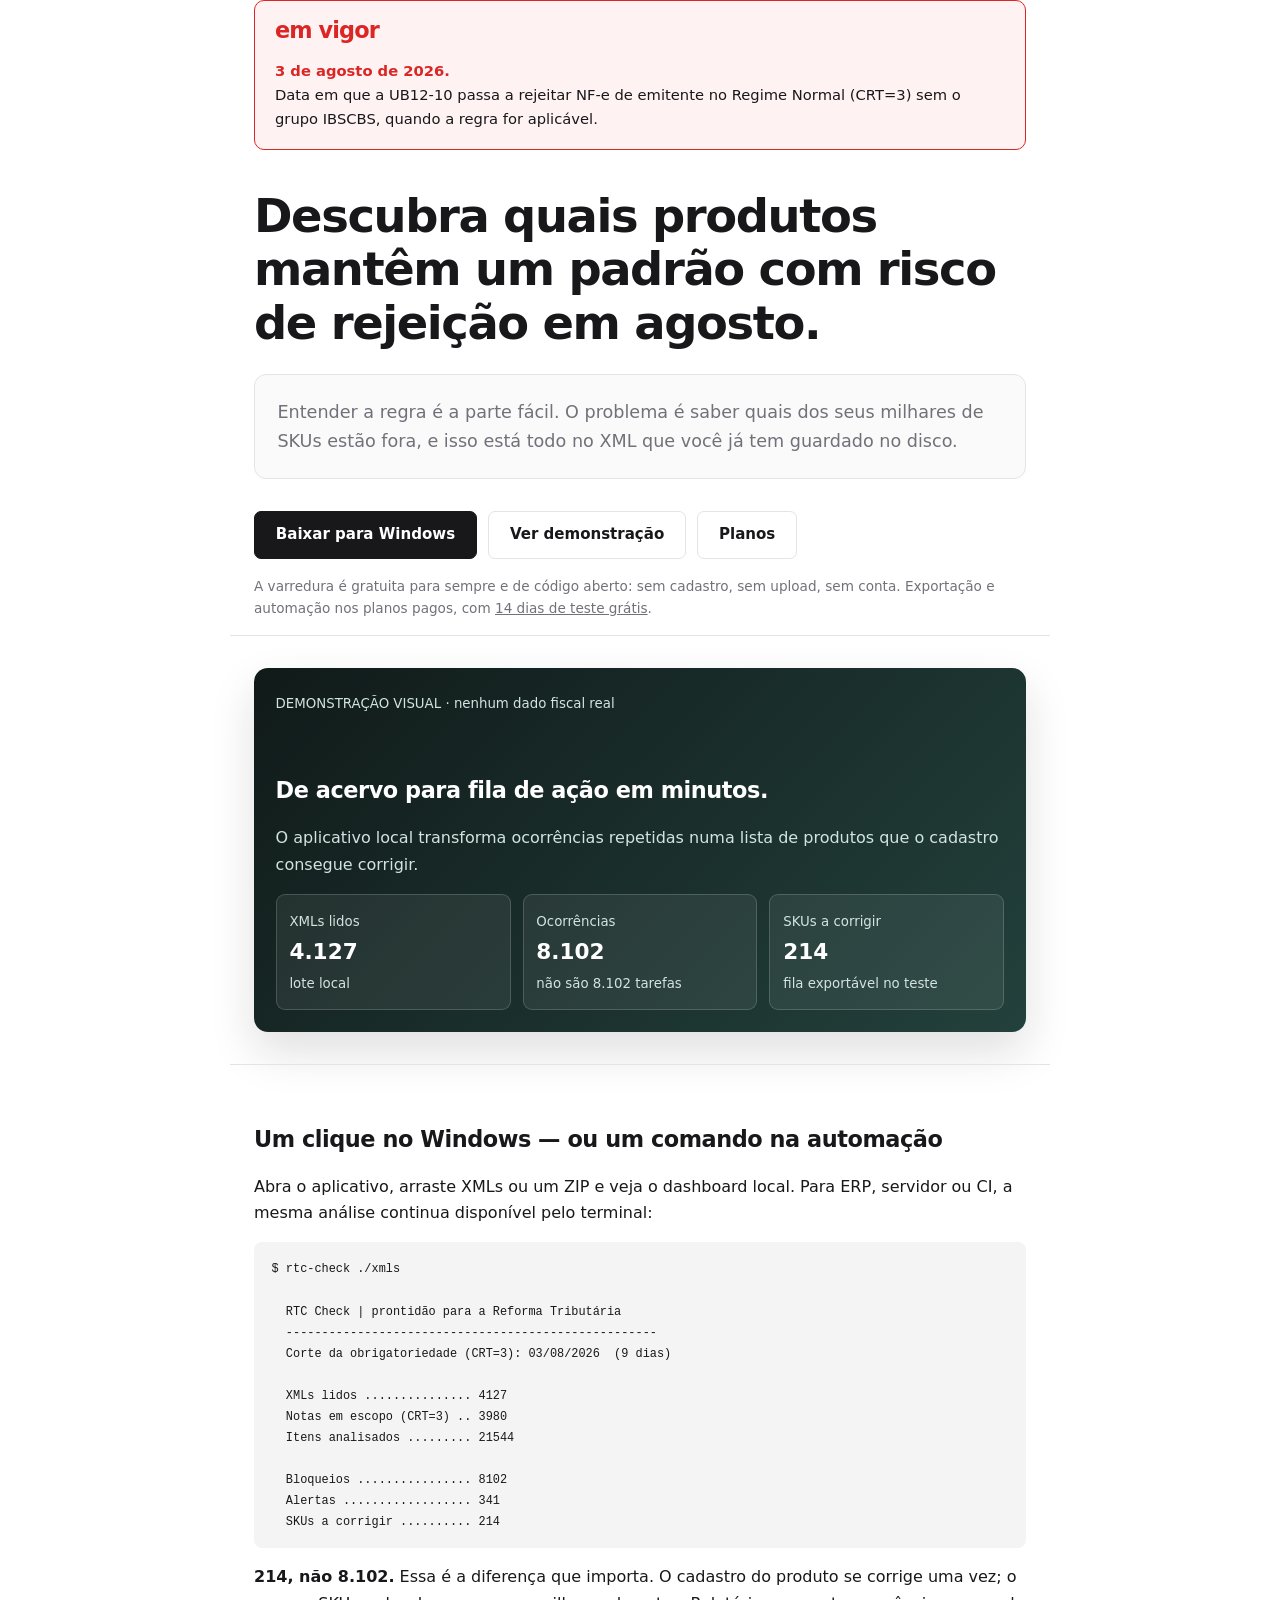
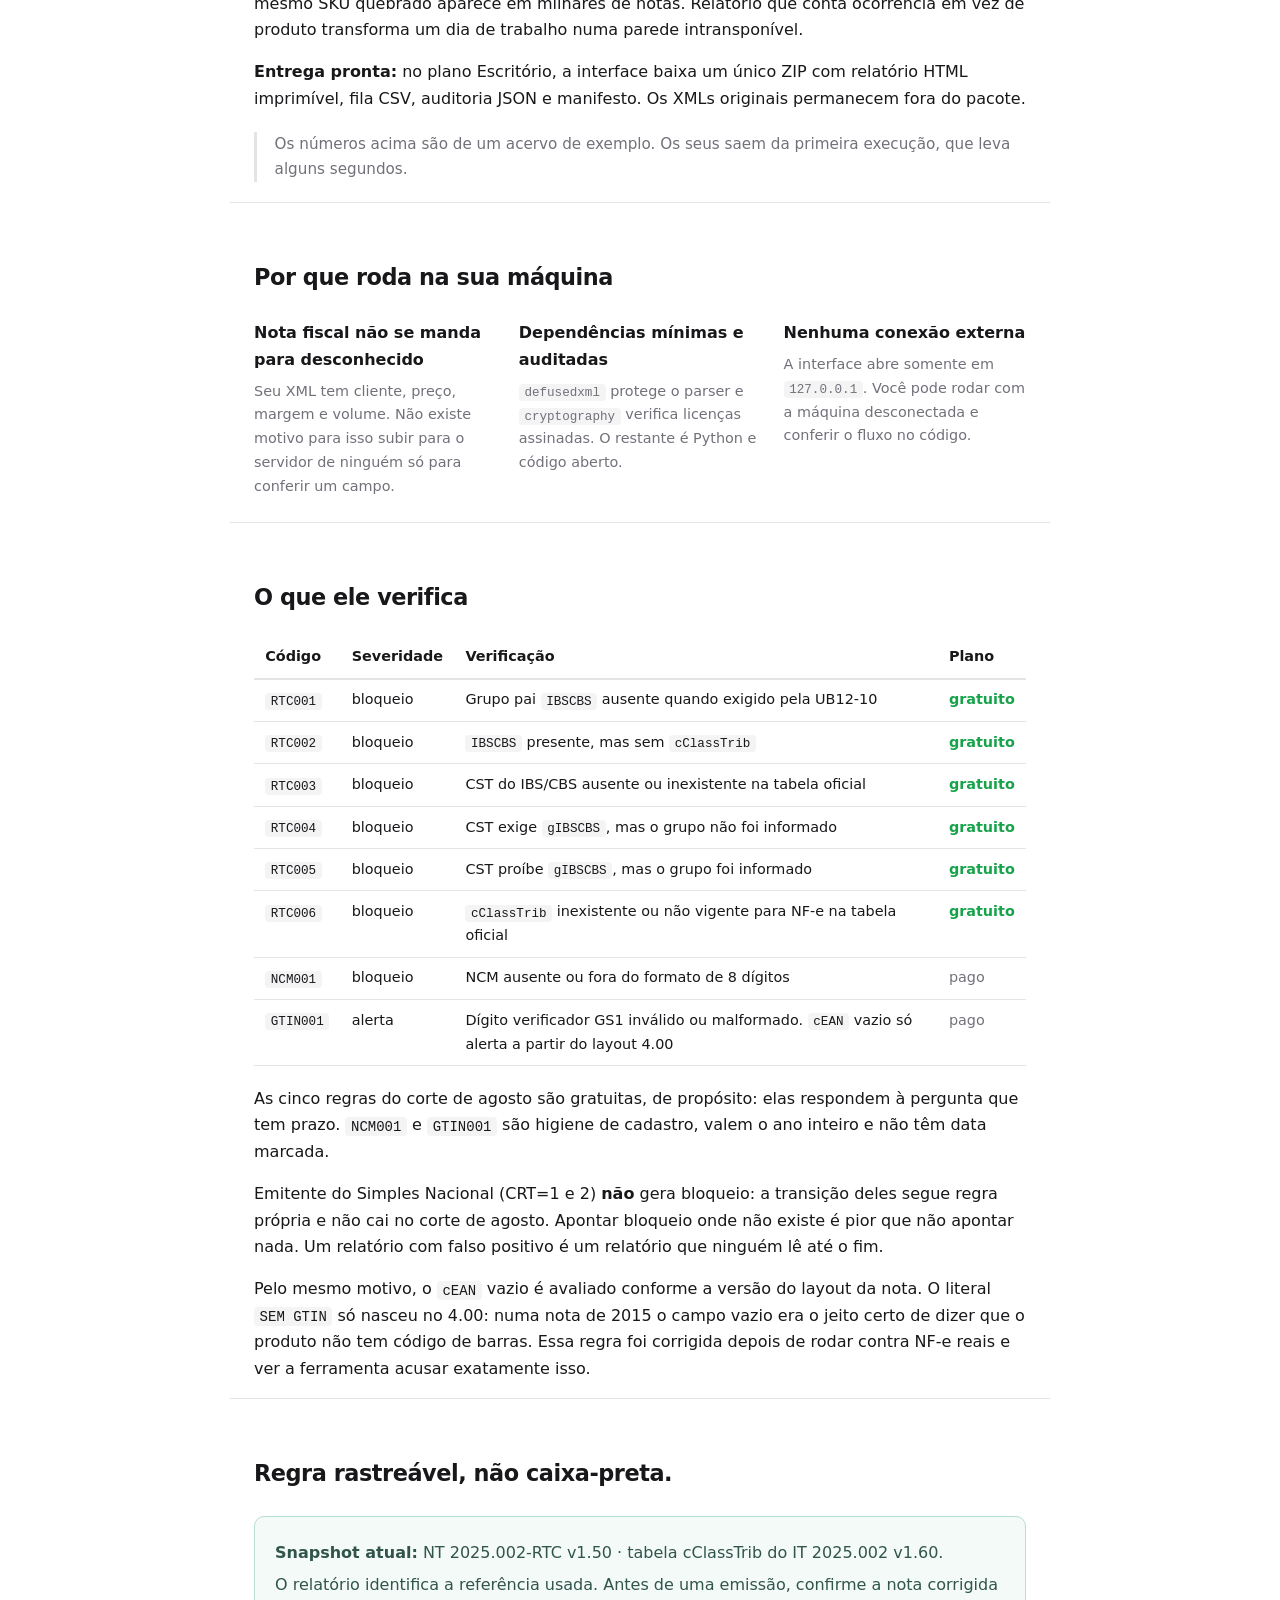
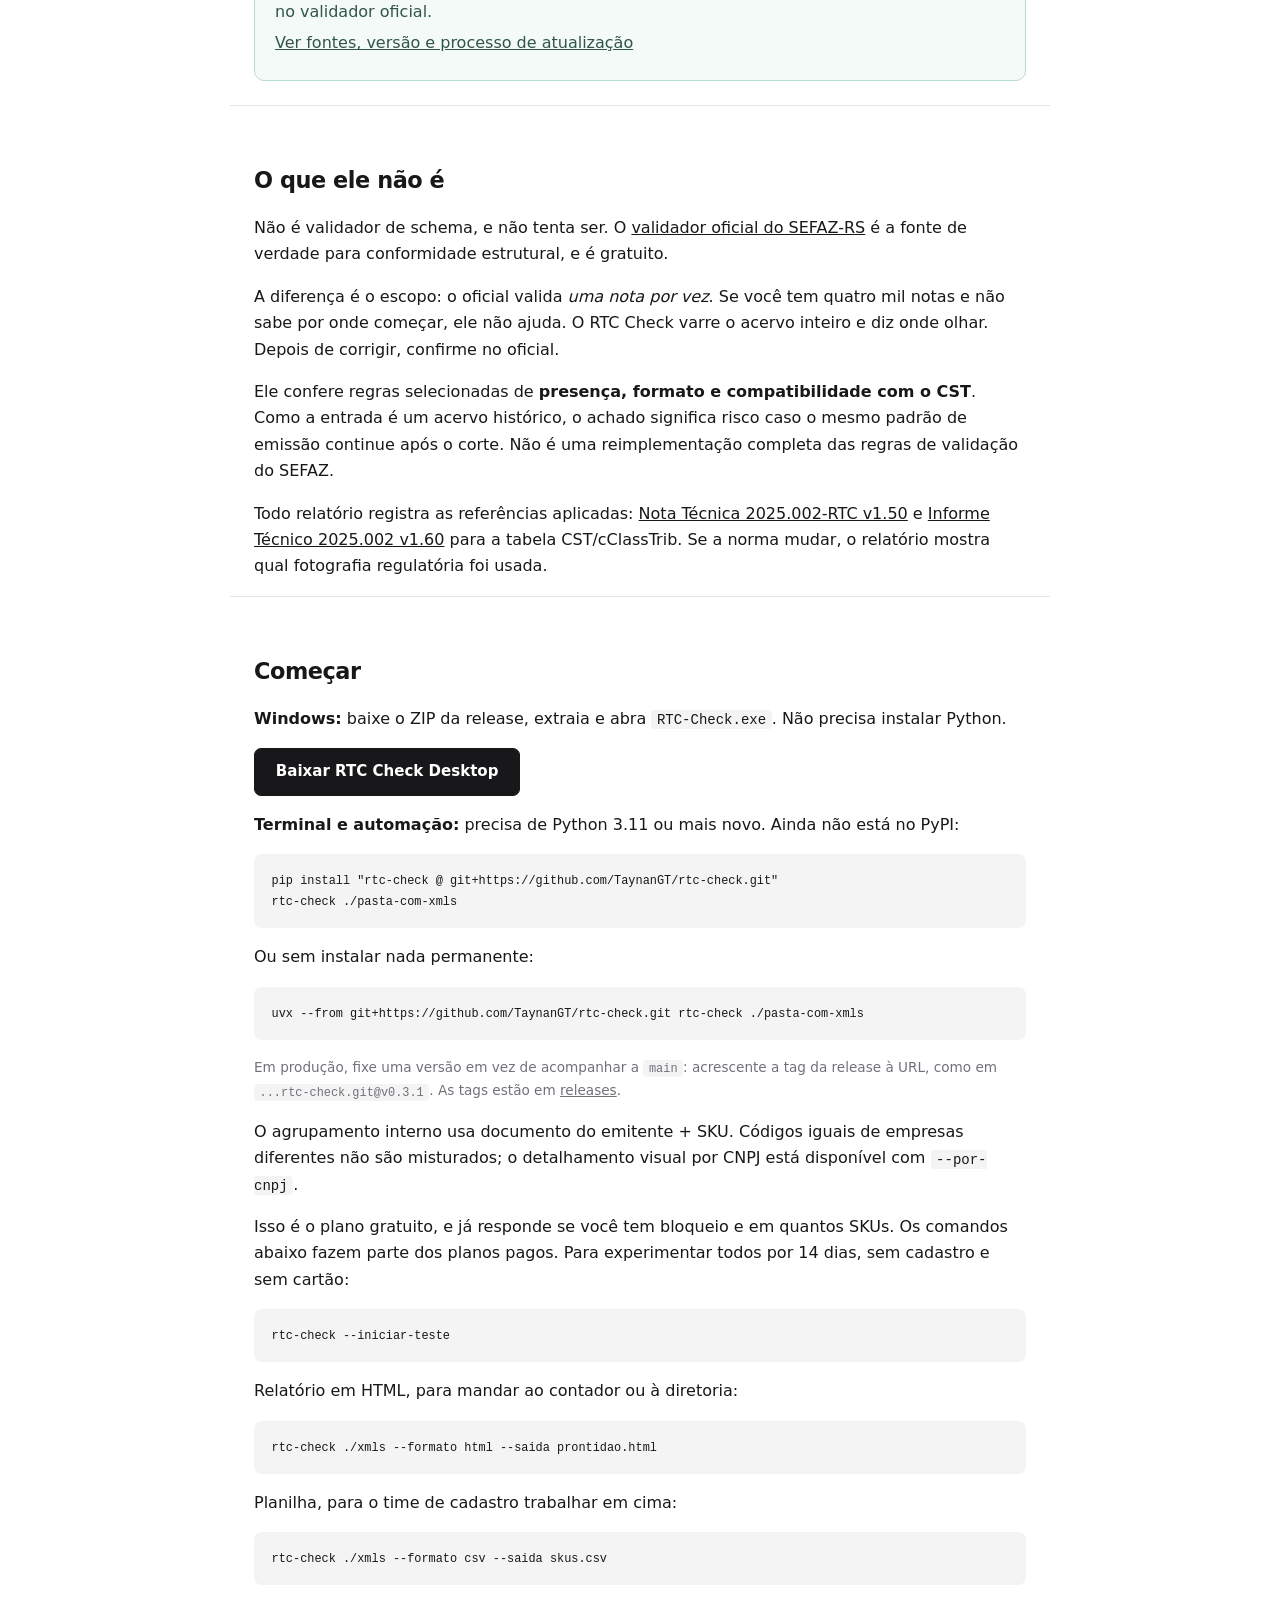
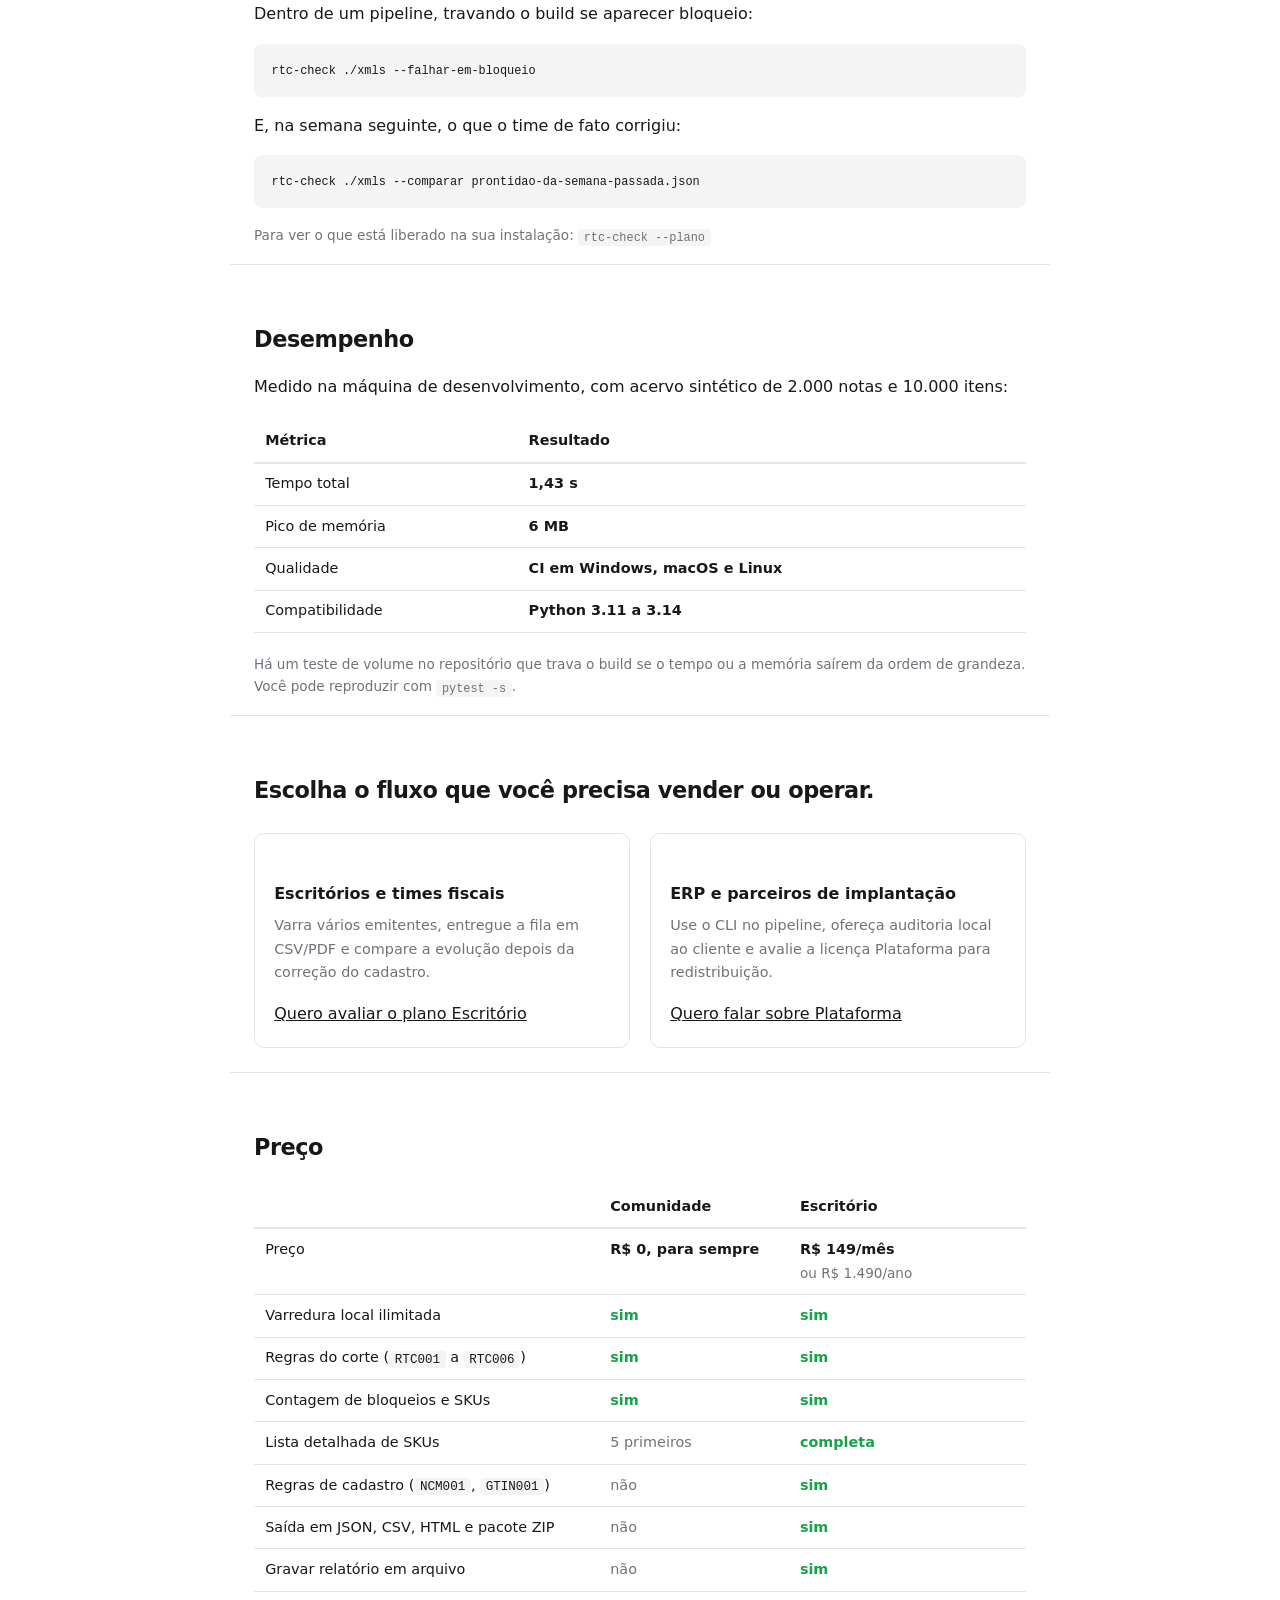
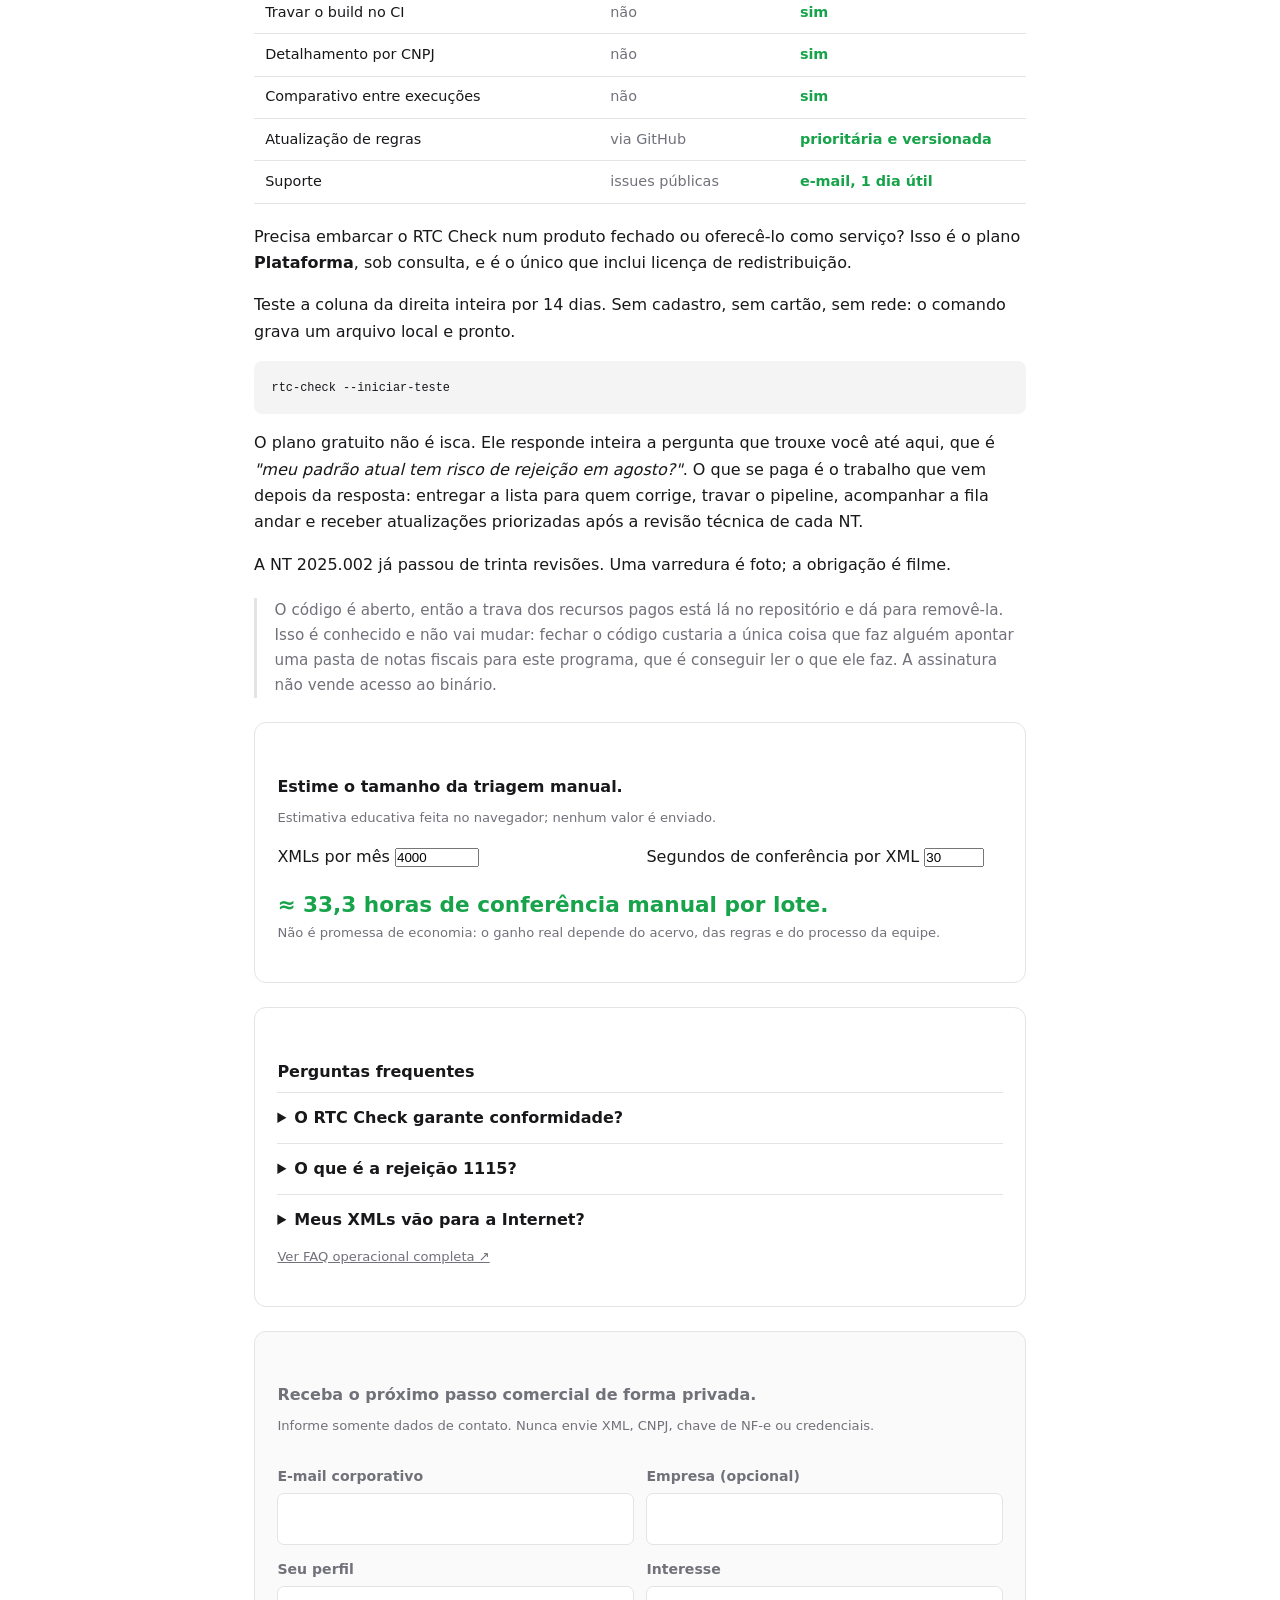
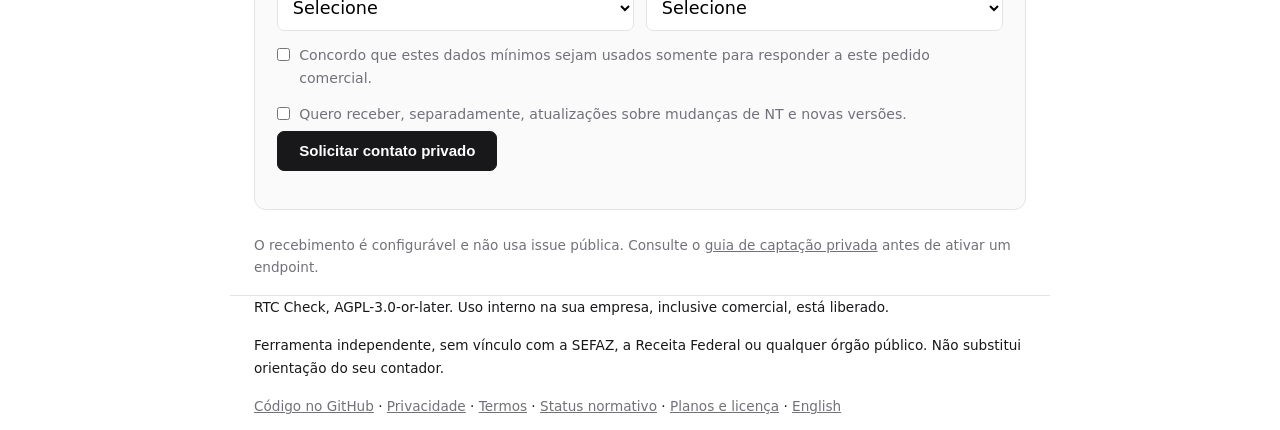
==== site/index.html @ 2a5b28f2 "docs: add FAQ to landing page" ====
<!doctype html>
<html lang="pt-BR">
<head>
<meta charset="utf-8">
<meta name="viewport" content="width=device-width,initial-scale=1">
<title>RTC Check: encontre padrões com risco de rejeição em agosto</title>
<meta name="description" content="Varre o acervo de XML de NF-e no disco e lista SKUs com risco de rejeição a partir de 03/08/2026 caso o padrão continue. Roda local.">
<link rel="canonical" href="https://taynangt.github.io/rtc-check/">
<meta name="author" content="RTC Check">
<meta name="robots" content="index,follow,max-image-preview:large">
<meta name="keywords" content="NF-e, NFC-e, SEFAZ, Reforma Tributária, IBS, CBS, gIBSCBS, cClassTrib, NCM, GTIN, rejeição de nota fiscal, CRT 3">

<meta property="og:type" content="website">
<meta property="og:site_name" content="RTC Check">
<meta property="og:locale" content="pt_BR">
<meta property="og:url" content="https://taynangt.github.io/rtc-check/">
<meta property="og:title" content="Encontre padrões de XML com risco de rejeição em agosto">
<meta property="og:description" content="O RTC Check varre localmente o acervo de NF-e e prioriza SKUs cujo padrão atual pode causar rejeição após 03/08/2026.">

<meta name="twitter:card" content="summary_large_image">
<meta name="twitter:title" content="Encontre padrões de XML com risco de rejeição em agosto">
<meta name="twitter:description" content="Varredura local do acervo de NF-e para priorizar riscos do corte de 03/08/2026. Gratuito, sem cadastro e sem upload.">

<script type="application/ld+json">
{
  "@context": "https://schema.org",
  "@type": "SoftwareApplication",
  "name": "RTC Check",
  "applicationCategory": "BusinessApplication",
  "operatingSystem": "Windows, macOS, Linux",
  "description": "Auditoria local de prontidão da NF-e para a Reforma Tributária. Varre XMLs e lista padrões com risco de rejeição após 03/08/2026.",
  "url": "https://taynangt.github.io/rtc-check/",
  "codeRepository": "https://github.com/TaynanGT/rtc-check",
  "license": "https://www.gnu.org/licenses/agpl-3.0.html",
  "inLanguage": "pt-BR",
  "softwareRequirements": "Aplicativo portátil para Windows ou Python 3.11+",
  "offers": [
    {
      "@type": "Offer",
      "name": "Comunidade",
      "price": "0",
      "priceCurrency": "BRL",
      "description": "Varredura local ilimitada e relatório de texto, para sempre, sem cadastro."
    },
    {
      "@type": "Offer",
      "name": "Escritório",
      "price": "149",
      "priceCurrency": "BRL",
      "description": "Exportação em JSON, CSV e HTML, portão de CI, quebra por CNPJ, comparativo entre execuções e atualizações normativas priorizadas. 14 dias de teste grátis."
    }
  ]
}
</script>
<style>
*{box-sizing:border-box;margin:0;padding:0}
:root{--bg:#fff;--fg:#18181b;--dim:#71717a;--line:#e4e4e7;--soft:#fafafa;
--red:#dc2626;--redbg:#fef2f2;--green:#16a34a;--code:#f4f4f5}
@media(prefers-color-scheme:dark){:root{--bg:#0a0a0b;--fg:#fafafa;--dim:#a1a1aa;
--line:#27272a;--soft:#131316;--redbg:#2a1213;--code:#18181b}}
html{scroll-behavior:smooth}
body{background:var(--bg);color:var(--fg);font:16px/1.65 -apple-system,"Segoe UI",
system-ui,sans-serif;-webkit-font-smoothing:antialiased}
.w{max-width:820px;margin:0 auto;padding:0 1.5rem}
h1{font-size:clamp(1.9rem,5vw,2.9rem);line-height:1.15;letter-spacing:-.03em;
font-weight:680;margin-bottom:1rem}
h2{font-size:1.4rem;letter-spacing:-.02em;margin:3.5rem 0 1rem;font-weight:640}
h3{font-size:1rem;margin:1.75rem 0 .4rem;font-weight:640}
p{margin-bottom:1rem;color:var(--fg)}
.lead{font-size:1.1rem;color:var(--dim);margin-bottom:2rem}
a{color:inherit}
code,pre{font-family:ui-monospace,"Cascadia Code",Consolas,monospace}
code{background:var(--code);padding:.1rem .35rem;border-radius:4px;font-size:.875em}
pre{background:var(--code);padding:1rem 1.1rem;border-radius:8px;overflow-x:auto;
font-size:.85rem;line-height:1.55;margin-bottom:1rem}
pre code{background:none;padding:0}
header{padding:4rem 0 1rem}
.alerta{background:var(--redbg);border:1px solid var(--red);border-radius:10px;
padding:1.1rem 1.25rem;margin-bottom:2.5rem;display:flex;gap:1.1rem;align-items:center;
flex-wrap:wrap}
.dias{font-size:2.6rem;font-weight:700;color:var(--red);line-height:1;
letter-spacing:-.04em;font-variant-numeric:tabular-nums}
.alerta div p{margin:0;font-size:.92rem}
.alerta strong{color:var(--red)}
.btns{display:flex;gap:.7rem;flex-wrap:wrap;margin:2rem 0 1rem}
.btn{display:inline-block;padding:.65rem 1.3rem;border-radius:7px;text-decoration:none;
font-weight:560;font-size:.94rem;border:1px solid var(--fg);background:var(--fg);
color:var(--bg);transition:opacity .15s}
.btn:hover{opacity:.85}
.btn.sec{background:none;color:var(--fg);border-color:var(--line)}
.nota{font-size:.85rem;color:var(--dim)}
section{border-top:1px solid var(--line);padding-top:.5rem}
.grid{display:grid;grid-template-columns:repeat(auto-fit,minmax(215px,1fr));
gap:1.4rem;margin:1.5rem 0}
.grid h3{margin-top:0}
.grid p{font-size:.9rem;color:var(--dim);margin:0}
table{width:100%;border-collapse:collapse;font-size:.9rem;margin:1.25rem 0}
th{text-align:left;padding:.55rem .7rem;border-bottom:2px solid var(--line);font-weight:620}
td{padding:.55rem .7rem;border-bottom:1px solid var(--line);vertical-align:top}
td:first-child{white-space:nowrap}
.ok{color:var(--green);font-weight:600}
.no{color:var(--dim)}
blockquote{border-left:3px solid var(--line);padding-left:1.1rem;color:var(--dim);
margin:1.25rem 0;font-size:.95rem}
footer{border-top:1px solid var(--line);margin-top:4rem;padding:2rem 0 3rem;
font-size:.85rem;color:var(--dim)}
footer a{color:var(--dim)}
ul{margin:0 0 1rem 1.15rem}li{margin-bottom:.4rem}
.destaque{font-variant-numeric:tabular-nums;font-weight:640}
.demo{margin:2rem 0;background:linear-gradient(135deg,#101a19,#23413c);color:#fff;border-radius:14px;padding:1.35rem;box-shadow:0 20px 45px #18181b22}.demo small,.demo p{color:#d2e4df}.demo-grid{display:grid;grid-template-columns:repeat(3,1fr);gap:.75rem;margin-top:1rem}.demo-card{background:#ffffff12;border:1px solid #ffffff2b;border-radius:9px;padding:.8rem}.demo-card strong{display:block;font-size:1.35rem}.regra{background:#f3faf8;border:1px solid #b7ded3;border-radius:10px;padding:1.1rem 1.25rem;margin:1.5rem 0}.regra p{margin:.35rem 0;color:#31544b}.segmentos{display:grid;grid-template-columns:repeat(2,minmax(0,1fr));gap:1.25rem;margin:1.5rem 0}.segmento{border:1px solid var(--line);border-radius:10px;padding:1.2rem}.segmento p{font-size:.9rem;color:var(--dim)}.lead{border:1px solid var(--line);border-radius:12px;padding:1.4rem;margin:1.5rem 0;background:var(--soft)}.lead label{display:block;font-size:.88rem;font-weight:620;margin:.8rem 0 .3rem}.lead input,.lead select{width:100%;border:1px solid var(--line);border-radius:7px;padding:.65rem;background:var(--bg);font:inherit}.lead-grid{display:grid;grid-template-columns:1fr 1fr;gap:.8rem}.consent{display:flex!important;gap:.55rem;align-items:flex-start;font-weight:400!important}.consent input{width:auto!important;margin-top:.25rem}.lead-status{font-size:.86rem;color:var(--dim);margin-top:.8rem}.privacy-note{font-size:.82rem;color:var(--dim)}.honeypot{position:absolute!important;left:-9999px!important;width:1px!important;height:1px!important}.calculator{border:1px solid var(--line);border-radius:12px;padding:1.4rem;margin:1.5rem 0}.calculator output{display:block;font-size:1.35rem;font-weight:700;color:var(--green);margin-top:1rem}
 .faq{border:1px solid var(--line);border-radius:12px;padding:1.4rem;margin:1.5rem 0}.faq details{border-top:1px solid var(--line);padding:.75rem 0}.faq summary{cursor:pointer;font-weight:620}.faq details p{font-size:.9rem;color:var(--dim);margin:.5rem 0 0}
@media(max-width:560px){.demo-grid,.segmentos,.lead-grid{grid-template-columns:1fr}}
</style>
</head>
<body>

<header class="w">
  <div class="alerta">
    <div class="dias" id="dias">··</div>
    <div>
      <p><strong>3 de agosto de 2026.</strong></p>
      <p>Data em que a UB12-10 passa a rejeitar NF-e de emitente no Regime Normal
      (CRT=3) sem o grupo IBSCBS, quando a regra for aplicável.</p>
    </div>
  </div>

  <h1>Descubra quais produtos mantêm um padrão com risco de rejeição em agosto.</h1>

  <p class="lead">Entender a regra é a parte fácil. O problema é saber quais dos
  seus milhares de SKUs estão fora, e isso está todo no XML que você já tem
  guardado no disco.</p>

  <div class="btns">
    <a class="btn" href="https://github.com/TaynanGT/rtc-check/releases/latest">Baixar para Windows</a>
    <a class="btn sec" href="#demo">Ver demonstração</a>
    <a class="btn sec" href="#precos">Planos</a>
  </div>
  <p class="nota">A varredura é gratuita para sempre e de código aberto: sem cadastro,
  sem upload, sem conta. Exportação e automação nos planos pagos, com
  <a href="#precos">14 dias de teste grátis</a>.</p>
</header>

<section class="w" id="demo" aria-labelledby="demo-title">
  <div class="demo">
    <small>DEMONSTRAÇÃO VISUAL · nenhum dado fiscal real</small>
    <h2 id="demo-title">De acervo para fila de ação em minutos.</h2>
    <p>O aplicativo local transforma ocorrências repetidas numa lista de produtos que o cadastro consegue corrigir.</p>
    <div class="demo-grid" aria-label="Exemplo de resultado do RTC Check">
      <div class="demo-card"><small>XMLs lidos</small><strong>4.127</strong><small>lote local</small></div>
      <div class="demo-card"><small>Ocorrências</small><strong>8.102</strong><small>não são 8.102 tarefas</small></div>
      <div class="demo-card"><small>SKUs a corrigir</small><strong>214</strong><small>fila exportável no teste</small></div>
    </div>
  </div>
</section>

<section class="w">
<h2>Um clique no Windows — ou um comando na automação</h2>

<p>Abra o aplicativo, arraste XMLs ou um ZIP e veja o dashboard local. Para ERP,
servidor ou CI, a mesma análise continua disponível pelo terminal:</p>

<pre><code>$ rtc-check ./xmls

  RTC Check | prontidão para a Reforma Tributária
  ----------------------------------------------------
  Corte da obrigatoriedade (CRT=3): 03/08/2026  (9 dias)

  XMLs lidos ............... 4127
  Notas em escopo (CRT=3) .. 3980
  Itens analisados ......... 21544

  Bloqueios ................ 8102
  Alertas .................. 341
  SKUs a corrigir .......... 214</code></pre>

<p><strong>214, não 8.102.</strong> Essa é a diferença que importa. O cadastro do
produto se corrige uma vez; o mesmo SKU quebrado aparece em milhares de notas.
Relatório que conta ocorrência em vez de produto transforma um dia de trabalho
numa parede intransponível.</p>

<p><strong>Entrega pronta:</strong> no plano Escritório, a interface baixa um único
ZIP com relatório HTML imprimível, fila CSV, auditoria JSON e manifesto. Os XMLs
originais permanecem fora do pacote.</p>

<blockquote>Os números acima são de um acervo de exemplo. Os seus saem da
primeira execução, que leva alguns segundos.</blockquote>
</section>

<section class="w">
<h2>Por que roda na sua máquina</h2>

<div class="grid">
  <div>
    <h3>Nota fiscal não se manda para desconhecido</h3>
    <p>Seu XML tem cliente, preço, margem e volume. Não existe motivo para isso
    subir para o servidor de ninguém só para conferir um campo.</p>
  </div>
  <div>
    <h3>Dependências mínimas e auditadas</h3>
    <p><code>defusedxml</code> protege o parser e <code>cryptography</code>
    verifica licenças assinadas. O restante é Python e código aberto.</p>
  </div>
  <div>
    <h3>Nenhuma conexão externa</h3>
    <p>A interface abre somente em <code>127.0.0.1</code>. Você pode rodar com a
    máquina desconectada e conferir o fluxo no código.</p>
  </div>
</div>
</section>

<section class="w">
<h2>O que ele verifica</h2>

<table>
<thead><tr><th>Código</th><th>Severidade</th><th>Verificação</th><th>Plano</th></tr></thead>
<tbody>
<tr><td><code>RTC001</code></td><td>bloqueio</td>
  <td>Grupo pai <code>IBSCBS</code> ausente quando exigido pela UB12-10</td>
  <td class="ok">gratuito</td></tr>
<tr><td><code>RTC002</code></td><td>bloqueio</td>
  <td><code>IBSCBS</code> presente, mas sem <code>cClassTrib</code></td>
  <td class="ok">gratuito</td></tr>
<tr><td><code>RTC003</code></td><td>bloqueio</td>
  <td>CST do IBS/CBS ausente ou inexistente na tabela oficial</td>
  <td class="ok">gratuito</td></tr>
<tr><td><code>RTC004</code></td><td>bloqueio</td>
  <td>CST exige <code>gIBSCBS</code>, mas o grupo não foi informado</td>
  <td class="ok">gratuito</td></tr>
<tr><td><code>RTC005</code></td><td>bloqueio</td>
  <td>CST proíbe <code>gIBSCBS</code>, mas o grupo foi informado</td>
  <td class="ok">gratuito</td></tr>
<tr><td><code>RTC006</code></td><td>bloqueio</td>
  <td><code>cClassTrib</code> inexistente ou não vigente para NF-e na tabela oficial</td>
  <td class="ok">gratuito</td></tr>
<tr><td><code>NCM001</code></td><td>bloqueio</td>
  <td>NCM ausente ou fora do formato de 8 dígitos</td>
  <td class="no">pago</td></tr>
<tr><td><code>GTIN001</code></td><td>alerta</td>
  <td>Dígito verificador GS1 inválido ou malformado. <code>cEAN</code> vazio
  só alerta a partir do layout 4.00</td>
  <td class="no">pago</td></tr>
</tbody>
</table>

<p>As cinco regras do corte de agosto são gratuitas, de propósito: elas respondem
à pergunta que tem prazo. <code>NCM001</code> e <code>GTIN001</code> são higiene de
cadastro, valem o ano inteiro e não têm data marcada.</p>

<p>Emitente do Simples Nacional (CRT=1 e 2) <strong>não</strong> gera bloqueio: a
transição deles segue regra própria e não cai no corte de agosto. Apontar bloqueio
onde não existe é pior que não apontar nada. Um relatório com falso positivo é um
relatório que ninguém lê até o fim.</p>

<p>Pelo mesmo motivo, o <code>cEAN</code> vazio é avaliado conforme a versão do
layout da nota. O literal <code>SEM GTIN</code> só nasceu no 4.00: numa nota de
2015 o campo vazio era o jeito certo de dizer que o produto não tem código de
barras. Essa regra foi corrigida depois de rodar contra NF-e reais e ver a
ferramenta acusar exatamente isso.</p>
</section>

<section class="w" aria-labelledby="normativa-title">
<h2 id="normativa-title">Regra rastreável, não caixa-preta.</h2>
<div class="regra">
  <p><strong>Snapshot atual:</strong> NT 2025.002-RTC v1.50 · tabela cClassTrib do IT 2025.002 v1.60.</p>
  <p>O relatório identifica a referência usada. Antes de uma emissão, confirme a nota corrigida no validador oficial.</p>
  <p><a href="https://github.com/TaynanGT/rtc-check/blob/main/docs/normativa-rtc.md">Ver fontes, versão e processo de atualização</a></p>
</div>
</section>

<section class="w" id="o-que-nao-e">
<h2>O que ele não é</h2>

<p>Não é validador de schema, e não tenta ser. O
<a href="https://dfe-portal.svrs.rs.gov.br/Cff/ValidadorRtcNfe">validador oficial
do SEFAZ-RS</a> é a fonte de verdade para conformidade estrutural, e é gratuito.</p>

<p>A diferença é o escopo: o oficial valida <em>uma nota por vez</em>. Se você tem
quatro mil notas e não sabe por onde começar, ele não ajuda. O RTC Check varre o
acervo inteiro e diz onde olhar. Depois de corrigir, confirme no oficial.</p>

<p>Ele confere regras selecionadas de <strong>presença, formato e compatibilidade
com o CST</strong>. Como a entrada é um acervo histórico, o achado significa risco
caso o mesmo padrão de emissão continue após o corte. Não é uma reimplementação
completa das regras de validação do SEFAZ.</p>

<p>Todo relatório registra as referências aplicadas:
<a href="https://www.nfe.fazenda.gov.br/portal/exibirArquivo.aspx?conteudo=pD4YrecPV6s%3D">Nota Técnica 2025.002-RTC v1.50</a>
e <a href="https://www.nfe.fazenda.gov.br/portal/exibirArquivo.aspx?conteudo=jxTMMQeEVM8%3D">Informe Técnico 2025.002 v1.60</a>
para a tabela CST/cClassTrib. Se a norma mudar, o relatório mostra qual fotografia
regulatória foi usada.</p>
</section>

<section class="w" id="comecar">
<h2>Começar</h2>

<p><strong>Windows:</strong> baixe o ZIP da release, extraia e abra
<code>RTC-Check.exe</code>. Não precisa instalar Python.</p>

<p><a class="btn" href="https://github.com/TaynanGT/rtc-check/releases/latest">Baixar RTC Check Desktop</a></p>

<p><strong>Terminal e automação:</strong> precisa de Python 3.11 ou mais novo.
Ainda não está no PyPI:</p>

<pre><code>pip install "rtc-check @ git+https://github.com/TaynanGT/rtc-check.git"
rtc-check ./pasta-com-xmls</code></pre>

<p>Ou sem instalar nada permanente:</p>

<pre><code>uvx --from git+https://github.com/TaynanGT/rtc-check.git rtc-check ./pasta-com-xmls</code></pre>

<p class="nota">Em produção, fixe uma versão em vez de acompanhar a
<code>main</code>: acrescente a tag da release à URL, como em
<code>...rtc-check.git@v0.3.1</code>. As tags estão em
<a href="https://github.com/TaynanGT/rtc-check/releases">releases</a>.</p>

<p>O agrupamento interno usa documento do emitente + SKU. Códigos iguais de
empresas diferentes não são misturados; o detalhamento visual por CNPJ está
disponível com <code>--por-cnpj</code>.</p>

<p>Isso é o plano gratuito, e já responde se você tem bloqueio e em quantos SKUs.
Os comandos abaixo fazem parte dos planos pagos. Para experimentar todos por 14
dias, sem cadastro e sem cartão:</p>

<pre><code>rtc-check --iniciar-teste</code></pre>

<p>Relatório em HTML, para mandar ao contador ou à diretoria:</p>

<pre><code>rtc-check ./xmls --formato html --saida prontidao.html</code></pre>

<p>Planilha, para o time de cadastro trabalhar em cima:</p>

<pre><code>rtc-check ./xmls --formato csv --saida skus.csv</code></pre>

<p>Dentro de um pipeline, travando o build se aparecer bloqueio:</p>

<pre><code>rtc-check ./xmls --falhar-em-bloqueio</code></pre>

<p>E, na semana seguinte, o que o time de fato corrigiu:</p>

<pre><code>rtc-check ./xmls --comparar prontidao-da-semana-passada.json</code></pre>

<p class="nota">Para ver o que está liberado na sua instalação:
<code>rtc-check --plano</code></p>
</section>

<section class="w">
<h2>Desempenho</h2>

<p>Medido na máquina de desenvolvimento, com acervo sintético de 2.000 notas e
10.000 itens:</p>

<table>
<thead><tr><th>Métrica</th><th>Resultado</th></tr></thead>
<tbody>
<tr><td>Tempo total</td><td class="destaque">1,43 s</td></tr>
<tr><td>Pico de memória</td><td class="destaque">6 MB</td></tr>
<tr><td>Qualidade</td><td class="destaque">CI em Windows, macOS e Linux</td></tr>
<tr><td>Compatibilidade</td><td class="destaque">Python 3.11 a 3.14</td></tr>
</tbody>
</table>

<p class="nota">Há um teste de volume no repositório que trava o build se o tempo
ou a memória saírem da ordem de grandeza. Você pode reproduzir com
<code>pytest -s</code>.</p>
</section>

<section class="w" aria-labelledby="para-quem-title">
<h2 id="para-quem-title">Escolha o fluxo que você precisa vender ou operar.</h2>
<div class="segmentos">
  <article class="segmento"><h3>Escritórios e times fiscais</h3><p>Varra vários emitentes, entregue a fila em CSV/PDF e compare a evolução depois da correção do cadastro.</p><a href="#contato">Quero avaliar o plano Escritório</a></article>
  <article class="segmento"><h3>ERP e parceiros de implantação</h3><p>Use o CLI no pipeline, ofereça auditoria local ao cliente e avalie a licença Plataforma para redistribuição.</p><a href="#contato">Quero falar sobre Plataforma</a></article>
</div>
</section>

<section class="w" id="precos">
<h2>Preço</h2>

<table>
<thead><tr><th></th><th>Comunidade</th><th>Escritório</th></tr></thead>
<tbody>
<tr><td>Preço</td><td><strong>R$ 0, para sempre</strong></td>
  <td><strong>R$ 149/mês</strong><br><span class="nota">ou R$ 1.490/ano</span></td></tr>
<tr><td>Varredura local ilimitada</td><td class="ok">sim</td><td class="ok">sim</td></tr>
<tr><td>Regras do corte (<code>RTC001</code> a <code>RTC006</code>)</td>
  <td class="ok">sim</td><td class="ok">sim</td></tr>
<tr><td>Contagem de bloqueios e SKUs</td><td class="ok">sim</td><td class="ok">sim</td></tr>
<tr><td>Lista detalhada de SKUs</td><td class="no">5 primeiros</td>
  <td class="ok">completa</td></tr>
<tr><td>Regras de cadastro (<code>NCM001</code>, <code>GTIN001</code>)</td>
  <td class="no">não</td><td class="ok">sim</td></tr>
<tr><td>Saída em JSON, CSV, HTML e pacote ZIP</td><td class="no">não</td><td class="ok">sim</td></tr>
<tr><td>Gravar relatório em arquivo</td><td class="no">não</td><td class="ok">sim</td></tr>
<tr><td>Travar o build no CI</td><td class="no">não</td><td class="ok">sim</td></tr>
<tr><td>Detalhamento por CNPJ</td><td class="no">não</td><td class="ok">sim</td></tr>
<tr><td>Comparativo entre execuções</td><td class="no">não</td><td class="ok">sim</td></tr>
<tr><td>Atualização de regras</td><td class="no">via GitHub</td>
  <td class="ok">prioritária e versionada</td></tr>
<tr><td>Suporte</td><td class="no">issues públicas</td><td class="ok">e-mail, 1 dia útil</td></tr>
</tbody>
</table>

<p>Precisa embarcar o RTC Check num produto fechado ou oferecê-lo como serviço? Isso é
o plano <strong>Plataforma</strong>, sob consulta, e é o único que inclui licença de
redistribuição.</p>

<p>Teste a coluna da direita inteira por 14 dias. Sem cadastro, sem cartão, sem rede:
o comando grava um arquivo local e pronto.</p>

<pre><code>rtc-check --iniciar-teste</code></pre>

<p>O plano gratuito não é isca. Ele responde inteira a pergunta que trouxe você até
aqui, que é <em>"meu padrão atual tem risco de rejeição em agosto?"</em>. O que se
paga é o trabalho que vem depois da resposta: entregar a lista para quem corrige,
travar o pipeline, acompanhar a fila andar e receber atualizações priorizadas após
a revisão técnica de cada NT.</p>

<p>A NT 2025.002 já passou de trinta revisões. Uma varredura é foto; a obrigação
é filme.</p>

<blockquote>O código é aberto, então a trava dos recursos pagos está lá no repositório
e dá para removê-la. Isso é conhecido e não vai mudar: fechar o código custaria a
única coisa que faz alguém apontar uma pasta de notas fiscais para este programa, que
é conseguir ler o que ele faz. A assinatura não vende acesso ao binário.</blockquote>

<div class="calculator" id="calculadora">
  <h3>Estime o tamanho da triagem manual.</h3>
  <p class="privacy-note">Estimativa educativa feita no navegador; nenhum valor é enviado.</p>
  <div class="lead-grid">
    <div><label for="calc-xml">XMLs por mês</label>
      <input id="calc-xml" type="number" min="1" max="1000000" value="4000"></div>
    <div><label for="calc-segundos">Segundos de conferência por XML</label>
      <input id="calc-segundos" type="number" min="1" max="3600" value="30"></div>
  </div>
  <output id="calc-output">≈ 33,3 horas de conferência manual por lote.</output>
  <p class="privacy-note">Não é promessa de economia: o ganho real depende do acervo, das regras e do processo da equipe.</p>
</div>

<div class="faq" id="faq">
  <h3>Perguntas frequentes</h3>
  <details><summary>O RTC Check garante conformidade?</summary>
    <p>Não. Ele faz triagem dentro da cobertura declarada e encaminha a confirmação para o validador oficial.</p>
  </details>
  <details><summary>O que é a rejeição 1115?</summary>
    <p>É o risco associado à ausência do grupo IBS/CBS em item no escopo monitorado pela UB12-10.</p>
  </details>
  <details><summary>Meus XMLs vão para a Internet?</summary>
    <p>Não no Desktop: o servidor escuta em 127.0.0.1 e os temporários são apagados ao terminar.</p>
  </details>
  <p class="privacy-note"><a href="https://github.com/TaynanGT/rtc-check/blob/main/docs/faq-rtc.md">Ver FAQ operacional completa ↗</a></p>
</div>

<div class="lead" id="contato">
  <h3>Receba o próximo passo comercial de forma privada.</h3>
  <p class="privacy-note">Informe somente dados de contato. Nunca envie XML, CNPJ, chave de NF-e ou credenciais.</p>
  <form id="lead-form">
    <div class="honeypot" aria-hidden="true">
      <label for="lead-site">Não preencha este campo</label>
      <input id="lead-site" name="site" tabindex="-1" autocomplete="off">
    </div>
    <div class="lead-grid">
      <div><label for="lead-email">E-mail corporativo</label><input id="lead-email" name="email" type="email" autocomplete="email" maxlength="254" required></div>
      <div><label for="lead-empresa">Empresa (opcional)</label><input id="lead-empresa" name="empresa" autocomplete="organization" maxlength="80"></div>
    </div>
    <div class="lead-grid">
      <div><label for="lead-perfil">Seu perfil</label><select id="lead-perfil" name="perfil" required><option value="">Selecione</option><option>Escritório contábil</option><option>Time fiscal/financeiro</option><option>ERP/parceiro de implantação</option></select></div>
      <div><label for="lead-plano">Interesse</label><select id="lead-plano" name="plano" required><option value="">Selecione</option><option>Escritório</option><option>Plataforma</option></select></div>
    </div>
    <label class="consent"><input id="lead-consent" type="checkbox" required> Concordo que estes dados mínimos sejam usados somente para responder a este pedido comercial.</label>
    <label class="consent"><input id="lead-news" name="novidades" type="checkbox" value="sim">
      Quero receber, separadamente, atualizações sobre mudanças de NT e novas versões.</label>
    <p><button class="btn" type="submit">Solicitar contato privado</button></p>
    <p class="lead-status" id="lead-status" role="status" aria-live="polite"></p>
  </form>
</div>
<p class="nota">O recebimento é configurável e não usa issue pública. Consulte o <a href="https://github.com/TaynanGT/rtc-check/blob/main/docs/captacao-privada.md">guia de captação privada</a> antes de ativar um endpoint.</p>
</section>

<footer class="w">
  <p>RTC Check, AGPL-3.0-or-later. Uso interno na sua empresa, inclusive
  comercial, está liberado.</p>
  <p>Ferramenta independente, sem vínculo com a SEFAZ, a Receita Federal ou
  qualquer órgão público. Não substitui orientação do seu contador.</p>
  <p><a href="https://github.com/TaynanGT/rtc-check">Código no GitHub</a> ·
  <a href="privacy.html">Privacidade</a> ·
  <a href="terms.html">Termos</a> ·
  <a href="status.html">Status normativo</a> ·
  <a href="https://github.com/TaynanGT/rtc-check/blob/main/docs/planos.md">Planos e
  licença</a> ·
  <a href="https://github.com/TaynanGT/rtc-check/blob/main/README.en.md">English</a></p>
</footer>

<script src="lead-config.js"></script>
<script>
(function () {
  var corte = new Date(2026, 7, 3); // 3 de agosto de 2026, hora local
  var hoje = new Date();
  hoje.setHours(0, 0, 0, 0);
  var dias = Math.round((corte - hoje) / 86400000);
  var el = document.getElementById('dias');
  if (dias > 0) {
    el.textContent = dias;
    el.insertAdjacentHTML('afterend',
      '<div style="font-size:.72rem;color:var(--dim);margin-top:.2rem">' +
      (dias === 1 ? 'dia' : 'dias') + '</div>');
  } else if (dias === 0) {
    el.textContent = 'hoje';
    el.style.fontSize = '1.6rem';
  } else {
    el.textContent = 'em vigor';
    el.style.fontSize = '1.4rem';
  }
})();
</script>
<script>
document.getElementById('lead-form').addEventListener('submit', async function (event) {
  event.preventDefault();
  var status = document.getElementById('lead-status');
  var dados = Object.fromEntries(new FormData(event.currentTarget).entries());
  if (dados.site) {
    status.textContent = 'Pedido recusado.';
    return;
  }
  var endpoint = window.RTC_CHECK_LEADS_ENDPOINT || '';
  if (!endpoint) {
    status.innerHTML = 'A captação privada ainda não está ativa. <a href="https://github.com/TaynanGT/rtc-check/releases/latest">Baixe o aplicativo</a> e use o teste local sem cadastro.';
    return;
  }
  delete dados.site;
  status.textContent = 'Enviando somente seus dados de contato…';
  try {
    var resposta = await fetch(endpoint, {method: 'POST', headers: {'Content-Type': 'application/json'}, body: JSON.stringify(dados)});
    if (!resposta.ok) throw new Error('falha no recebimento');
    event.currentTarget.reset();
    status.textContent = 'Recebemos seu pedido. O retorno será feito pelo e-mail informado.';
  } catch (_) {
    status.textContent = 'Não foi possível enviar agora. Tente novamente mais tarde.';
  }
});
</script>
<script>
(function () {
  var xml = document.getElementById('calc-xml');
  var segundos = document.getElementById('calc-segundos');
  var output = document.getElementById('calc-output');
  function calcular() {
    var horas = Math.max(0, Number(xml.value) * Number(segundos.value) / 3600);
    output.textContent = '≈ ' + horas.toLocaleString('pt-BR', {maximumFractionDigits: 1}) +
      ' horas de conferência manual por lote.';
  }
  xml.addEventListener('input', calcular);
  segundos.addEventListener('input', calcular);
})();
</script>

</body>
</html>
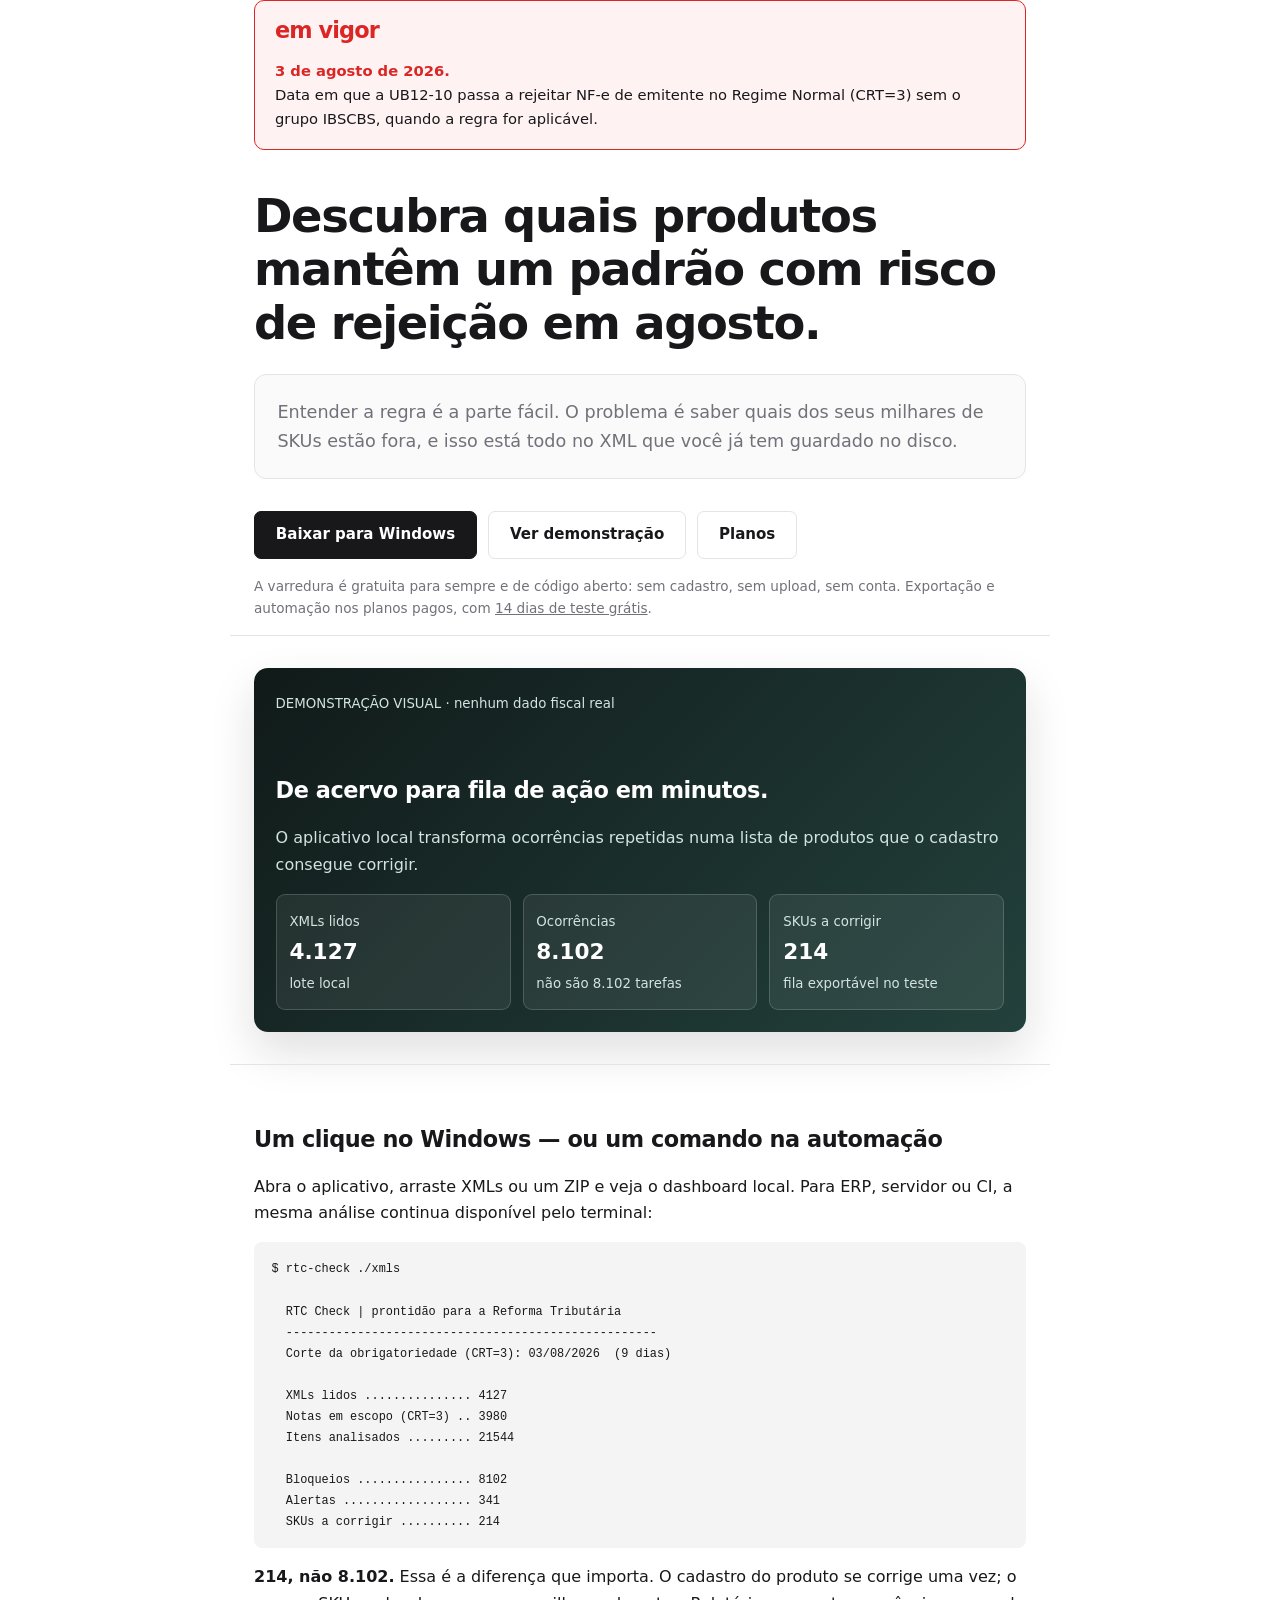
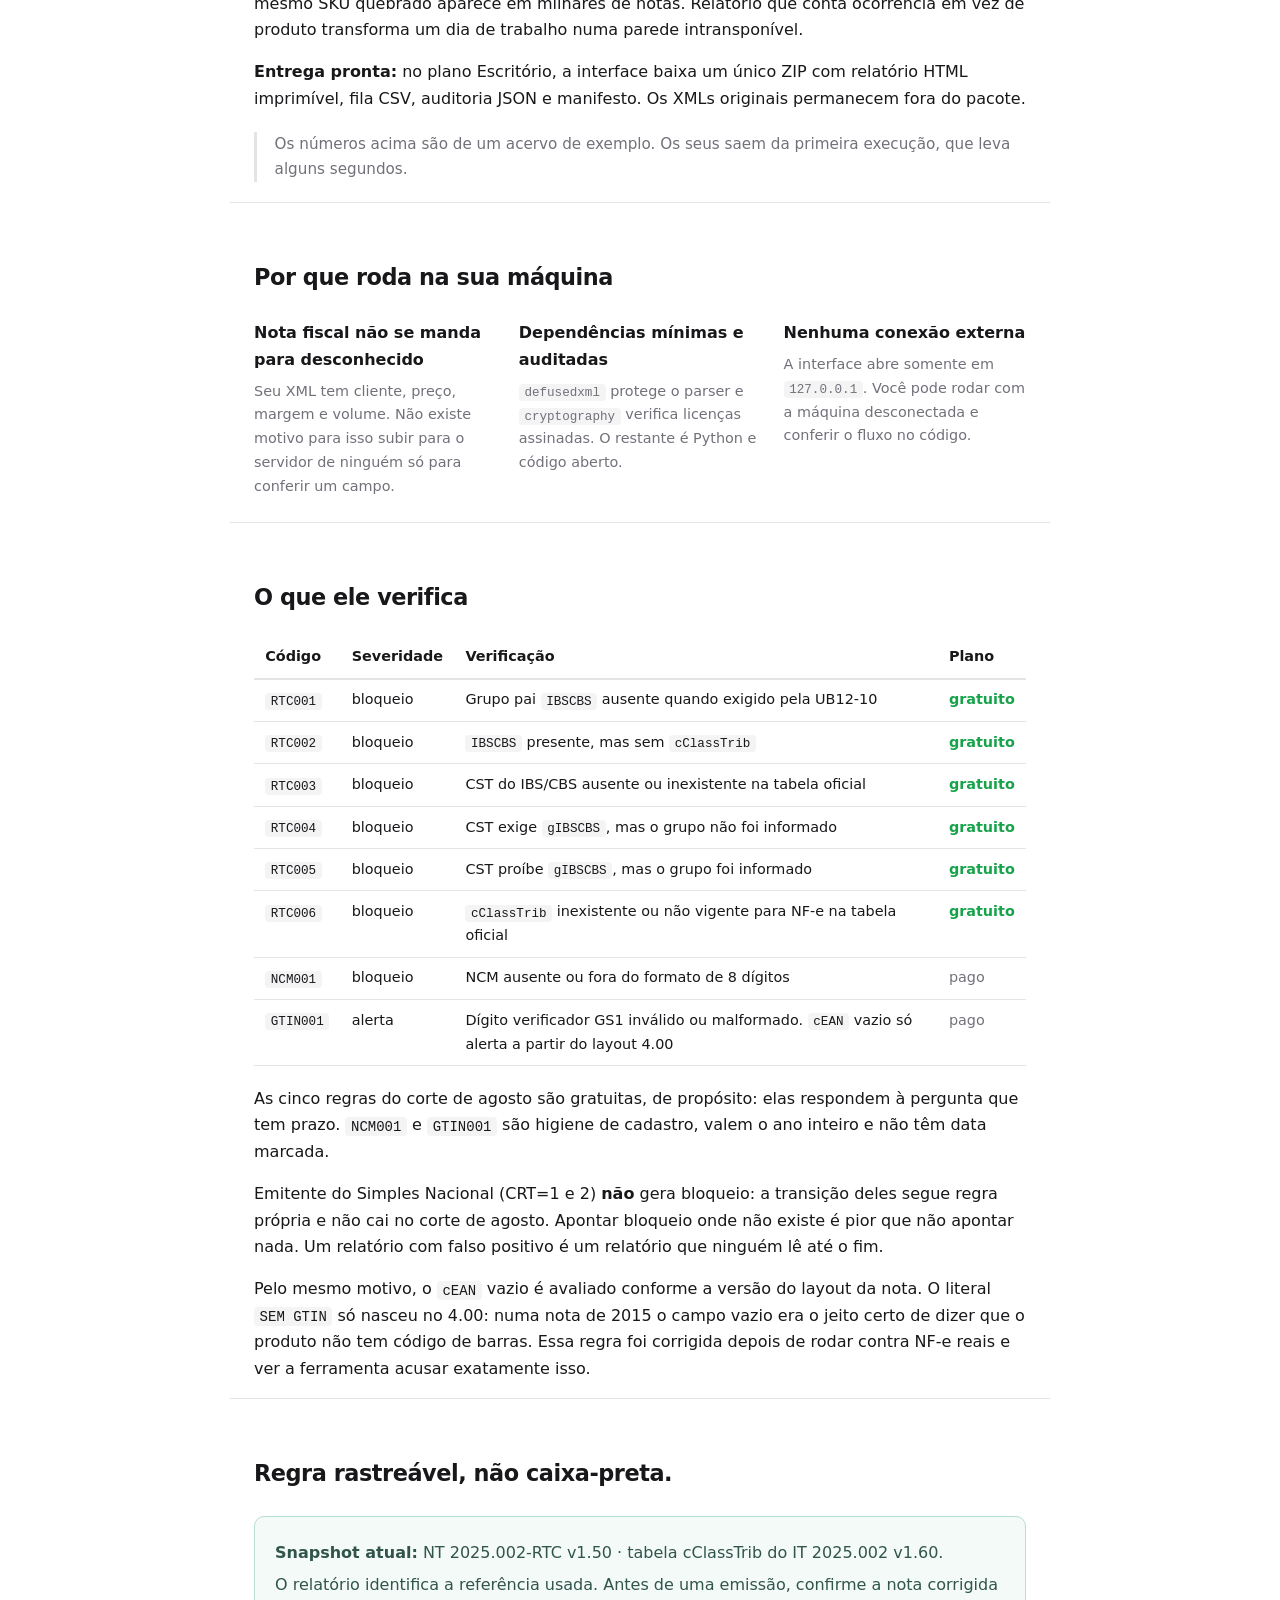
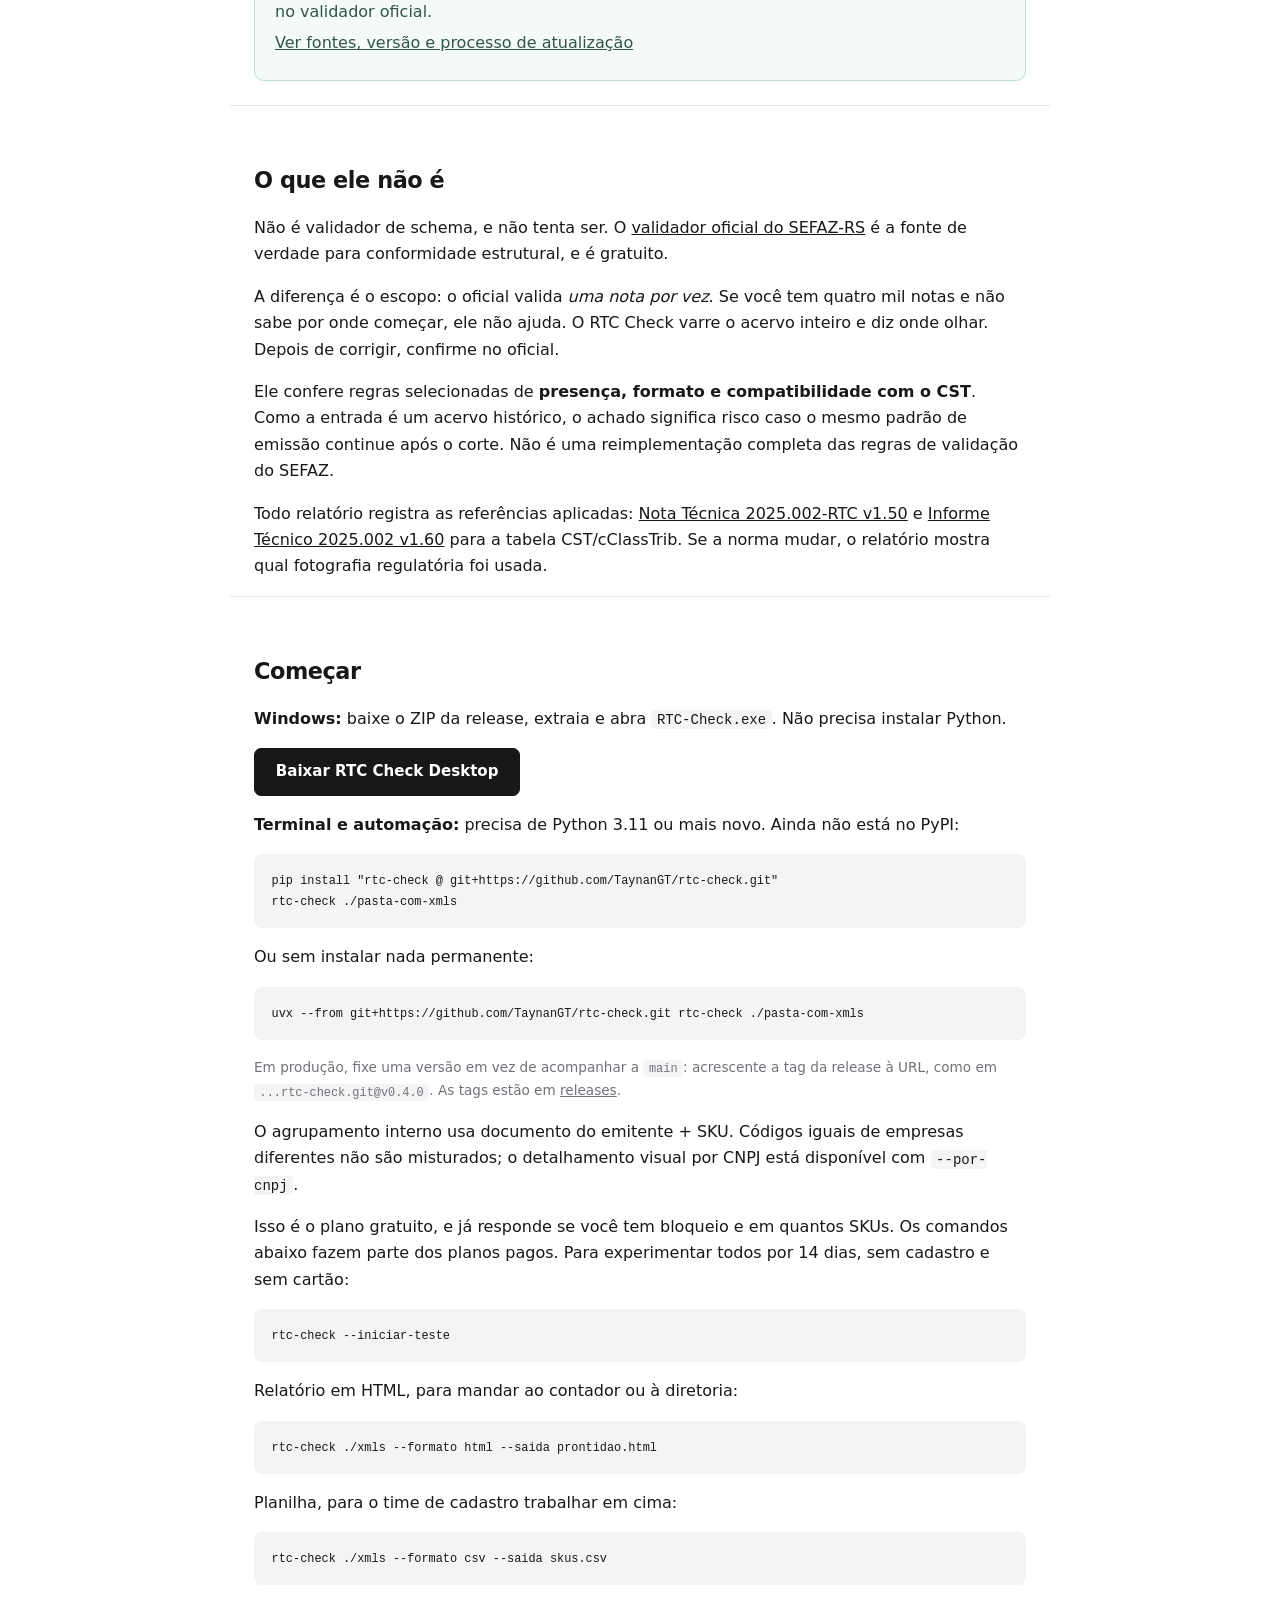
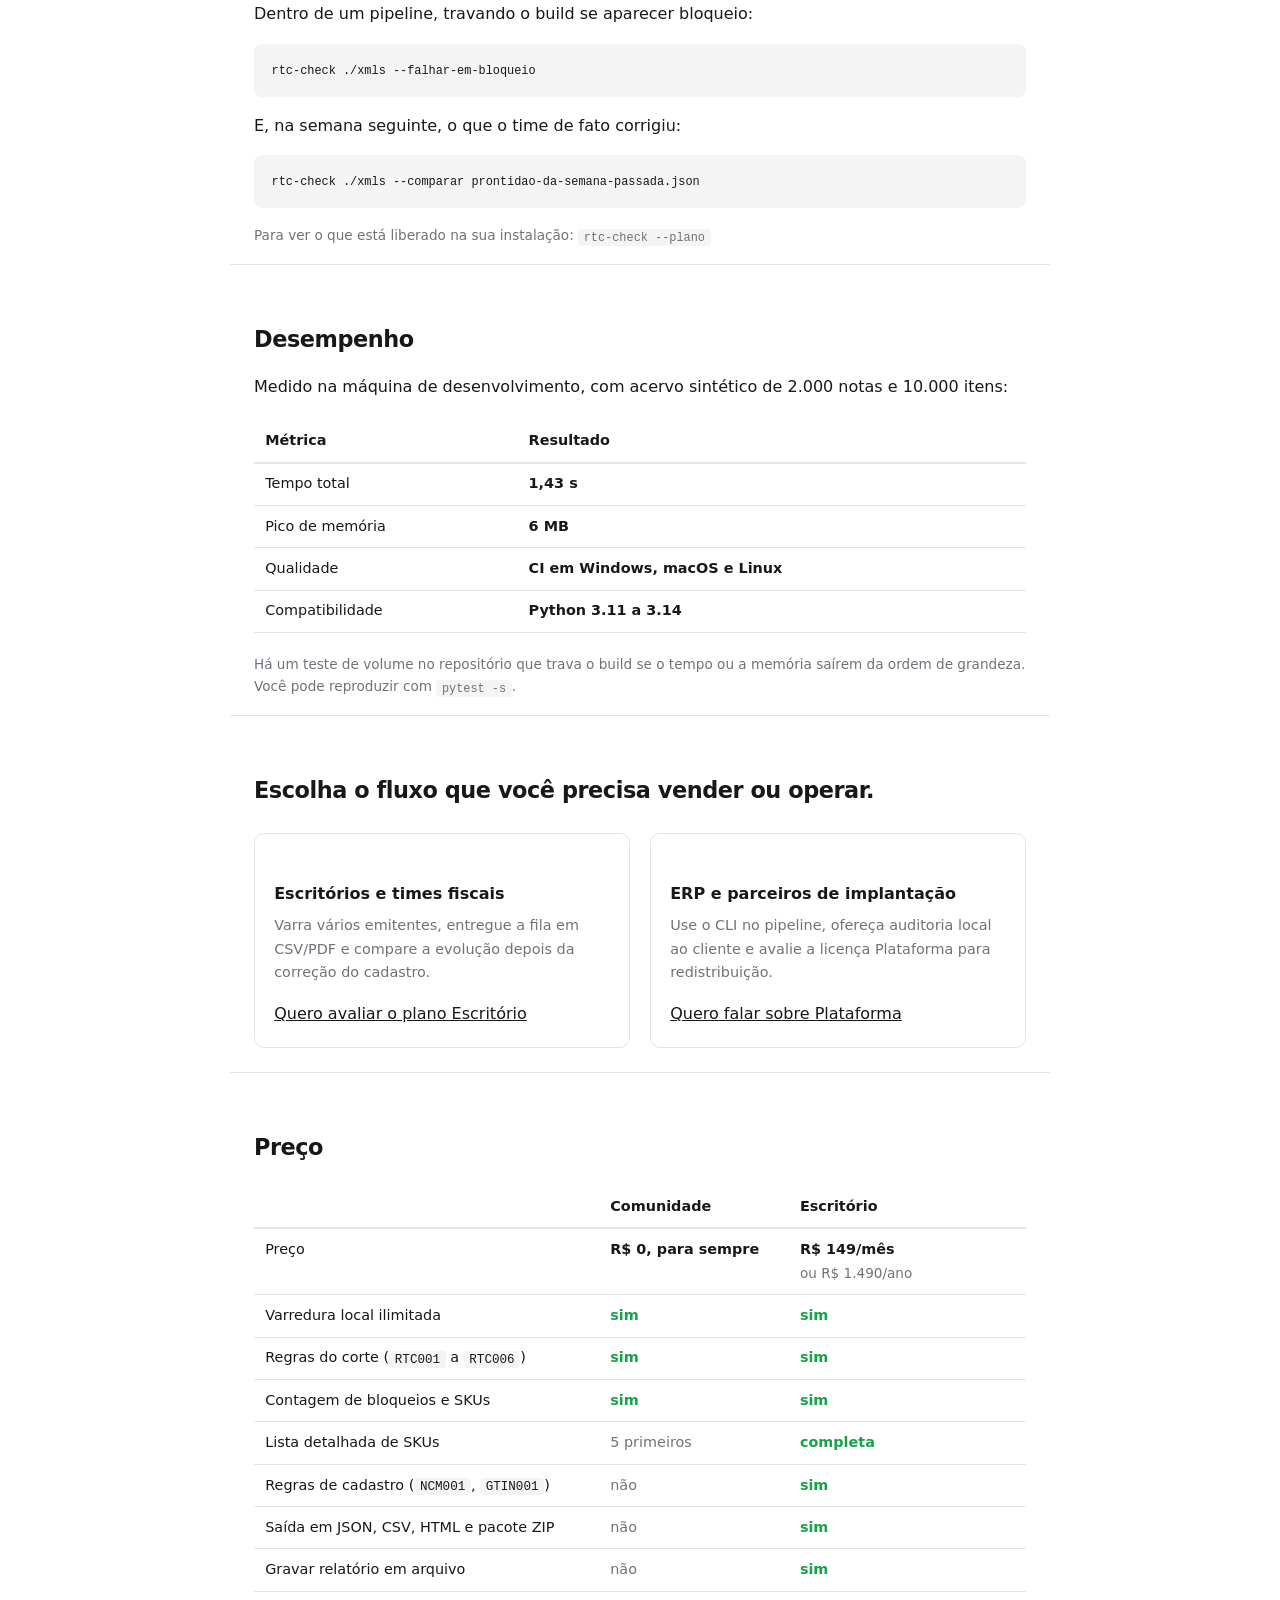
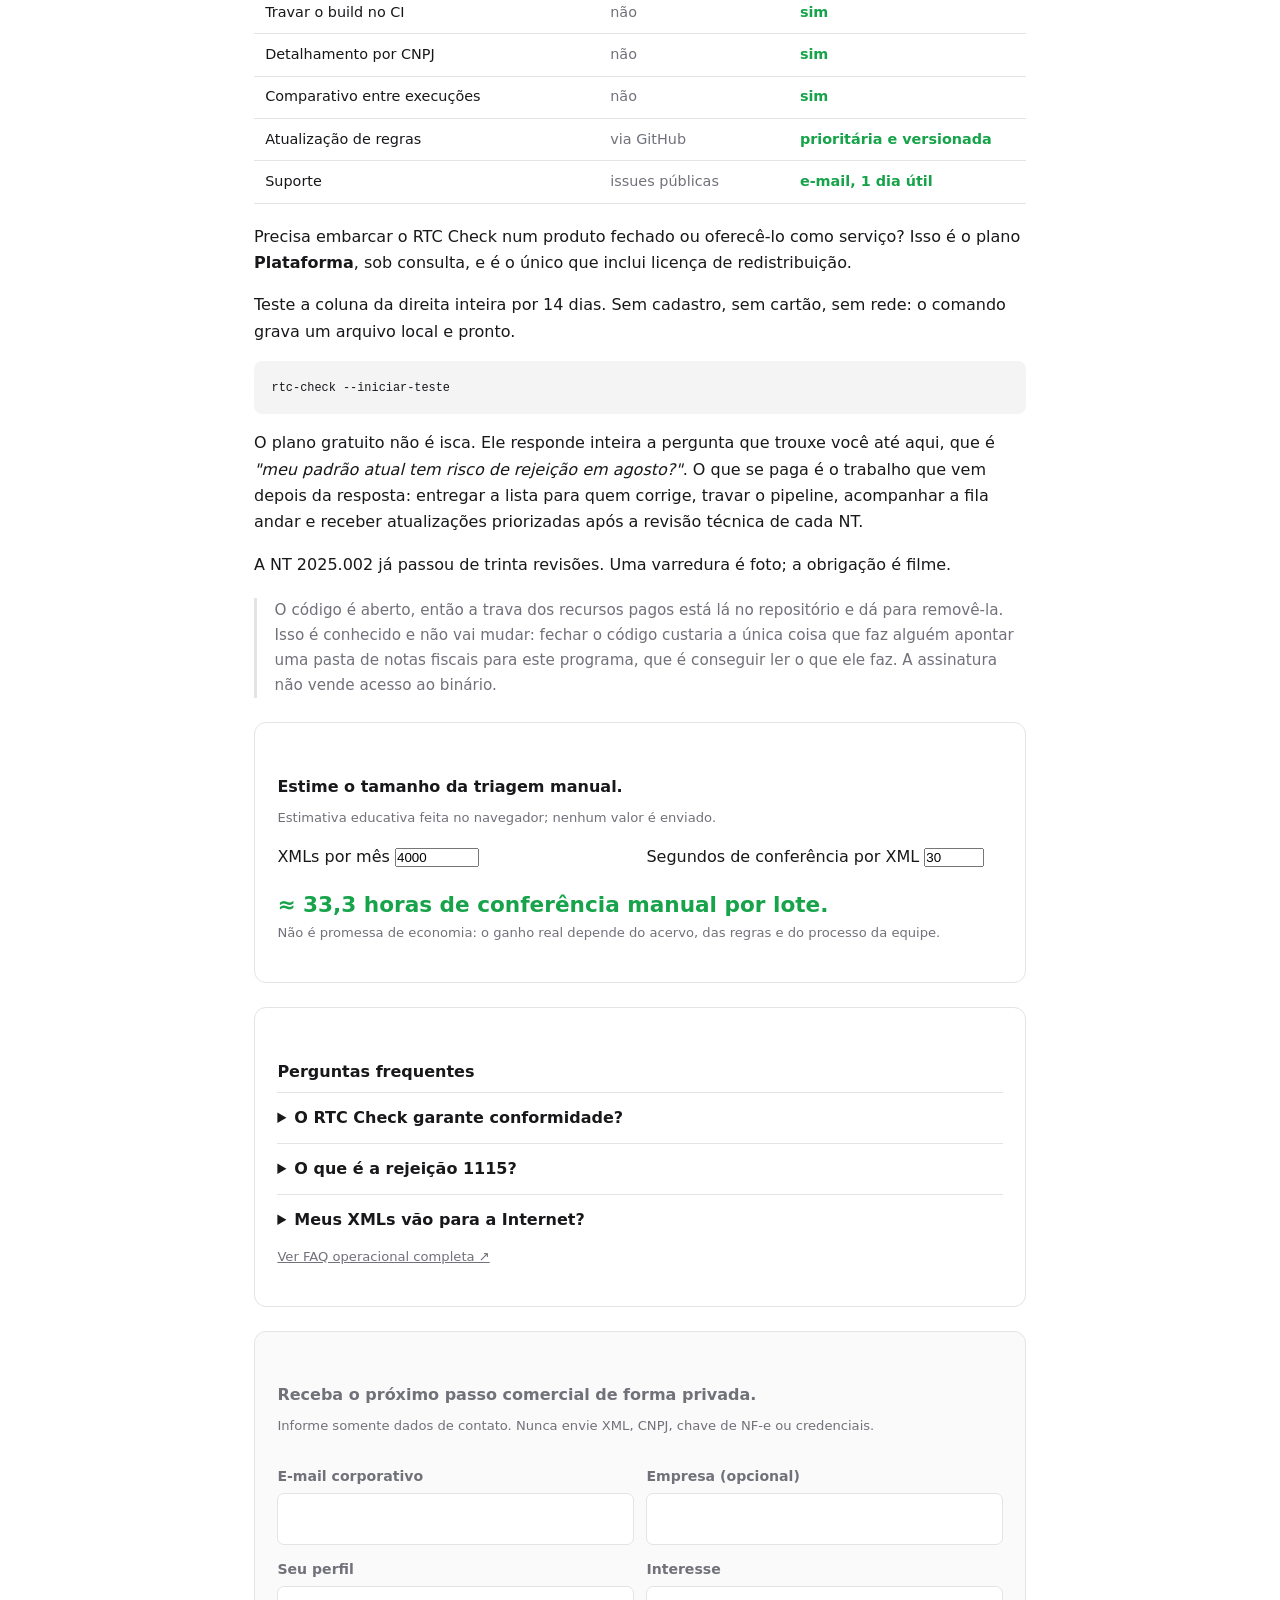
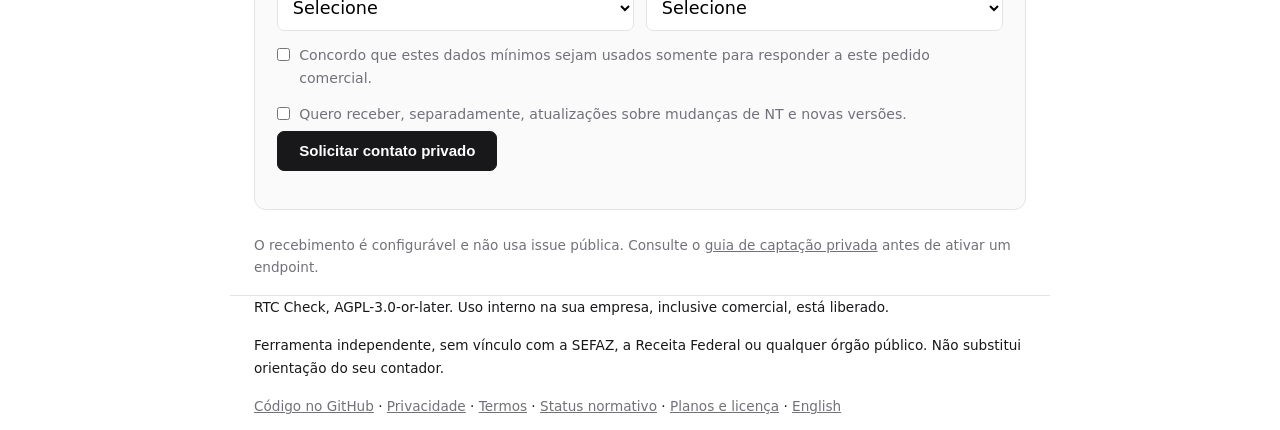
==== commit f57c6e33: "release: prepare RTC Check 0.4.0" ====
--- a/site/index.html
+++ b/site/index.html
@@ -310,7 +310,7 @@
 
 <p class="nota">Em produção, fixe uma versão em vez de acompanhar a
 <code>main</code>: acrescente a tag da release à URL, como em
-<code>...rtc-check.git@v0.3.1</code>. As tags estão em
+<code>...rtc-check.git@v0.4.0</code>. As tags estão em
 <a href="https://github.com/TaynanGT/rtc-check/releases">releases</a>.</p>
 
 <p>O agrupamento interno usa documento do emitente + SKU. Códigos iguais de
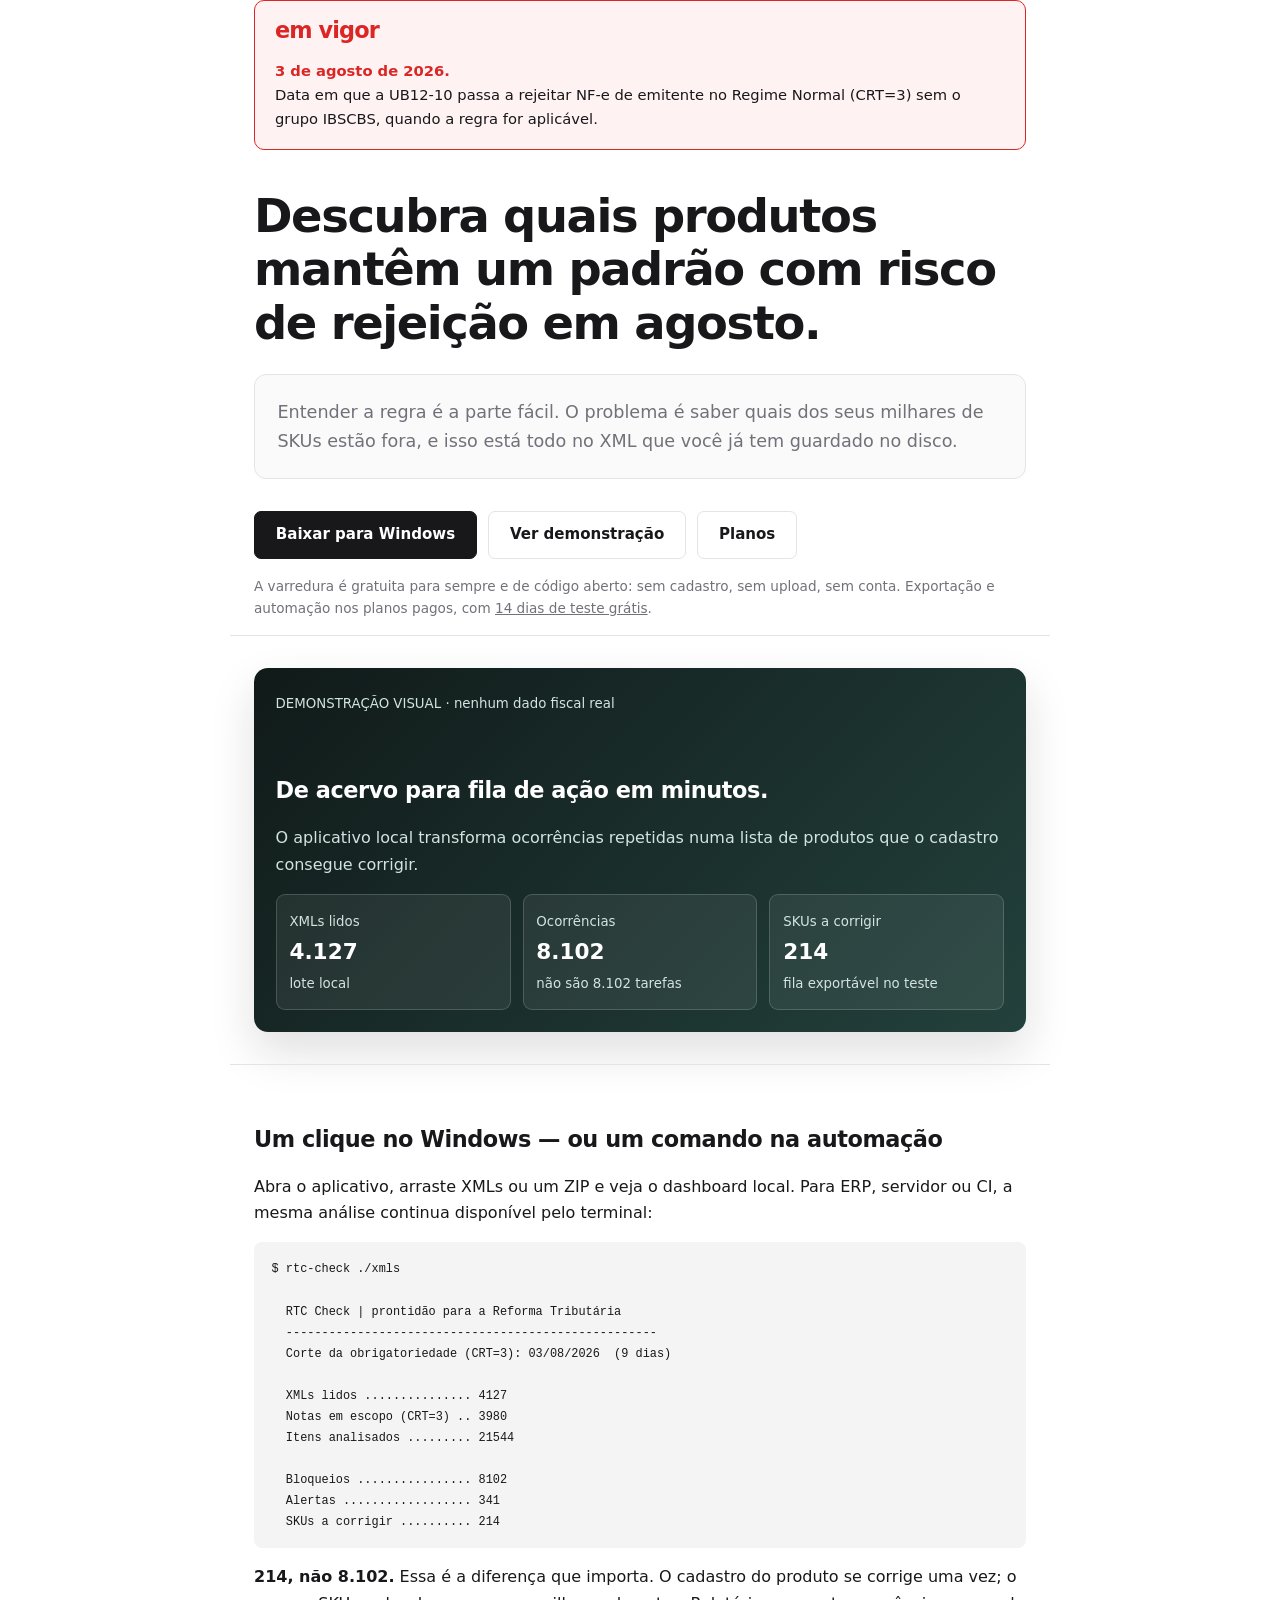
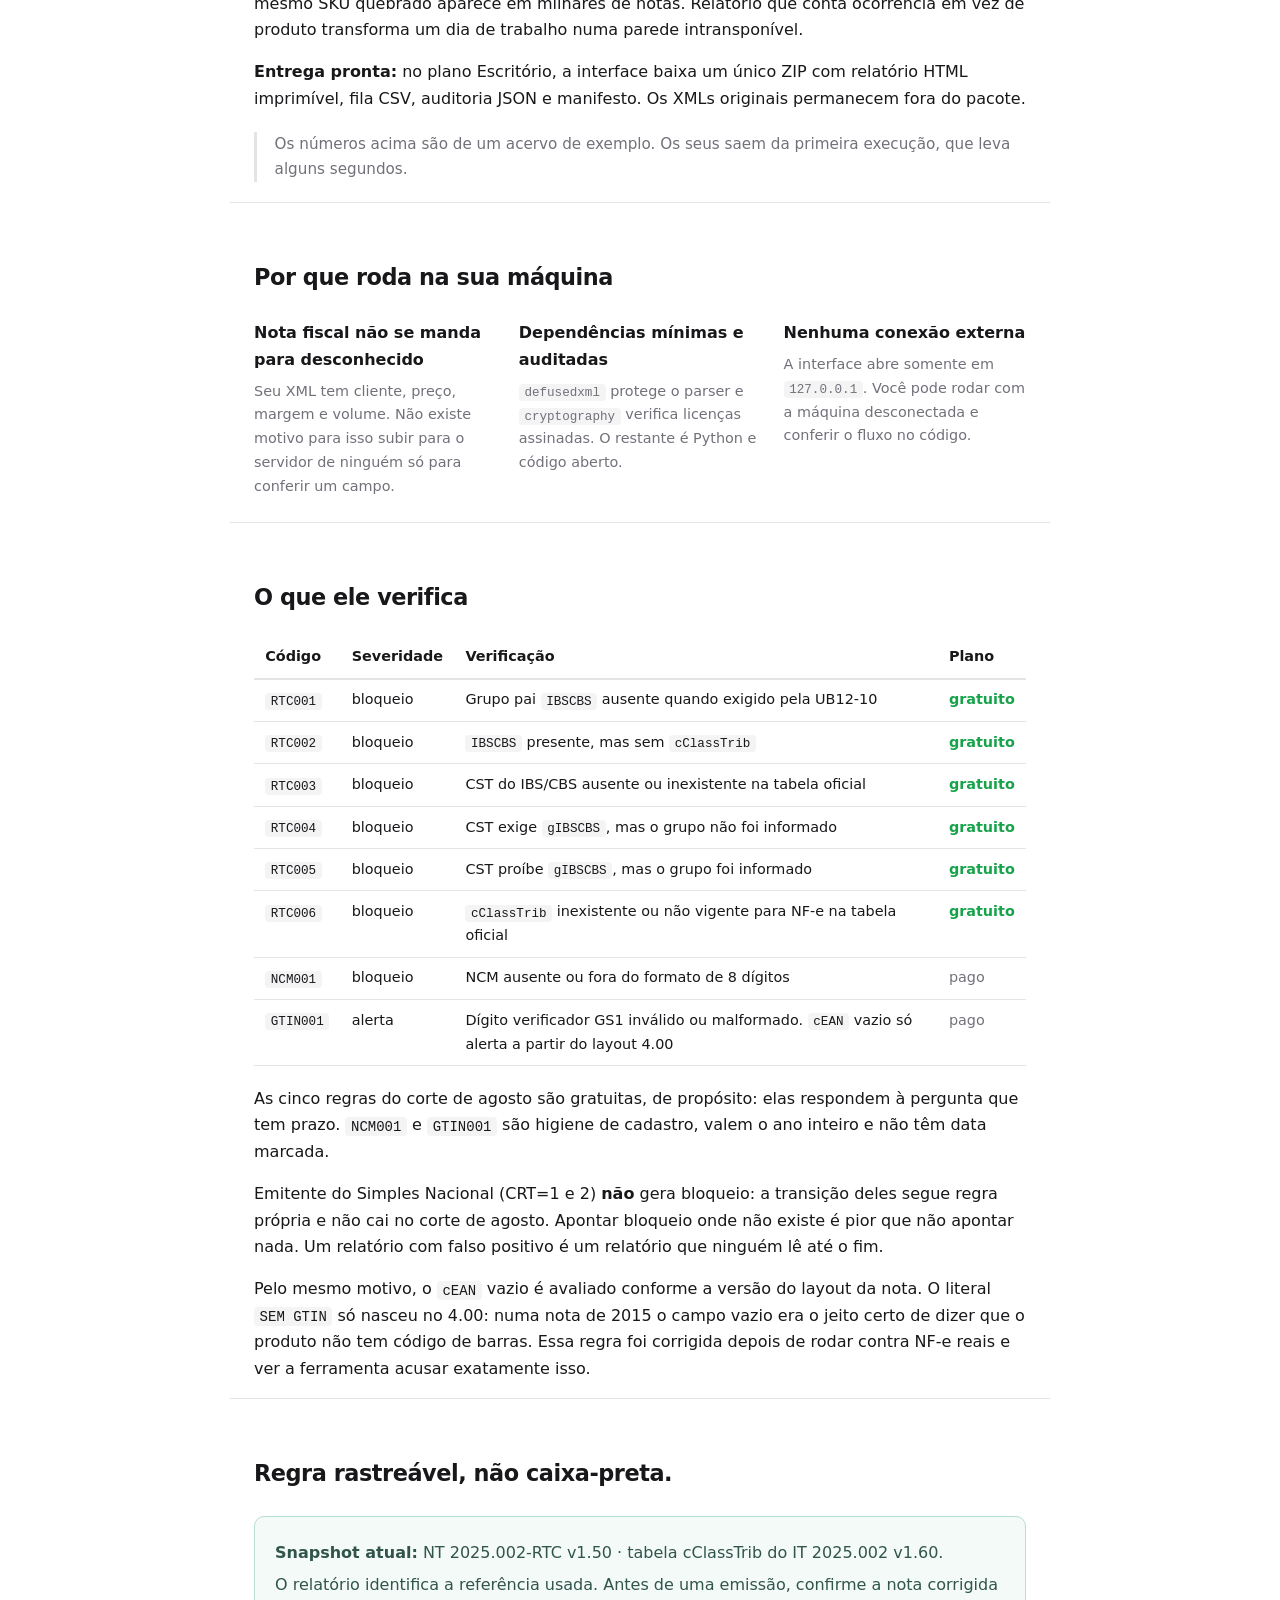
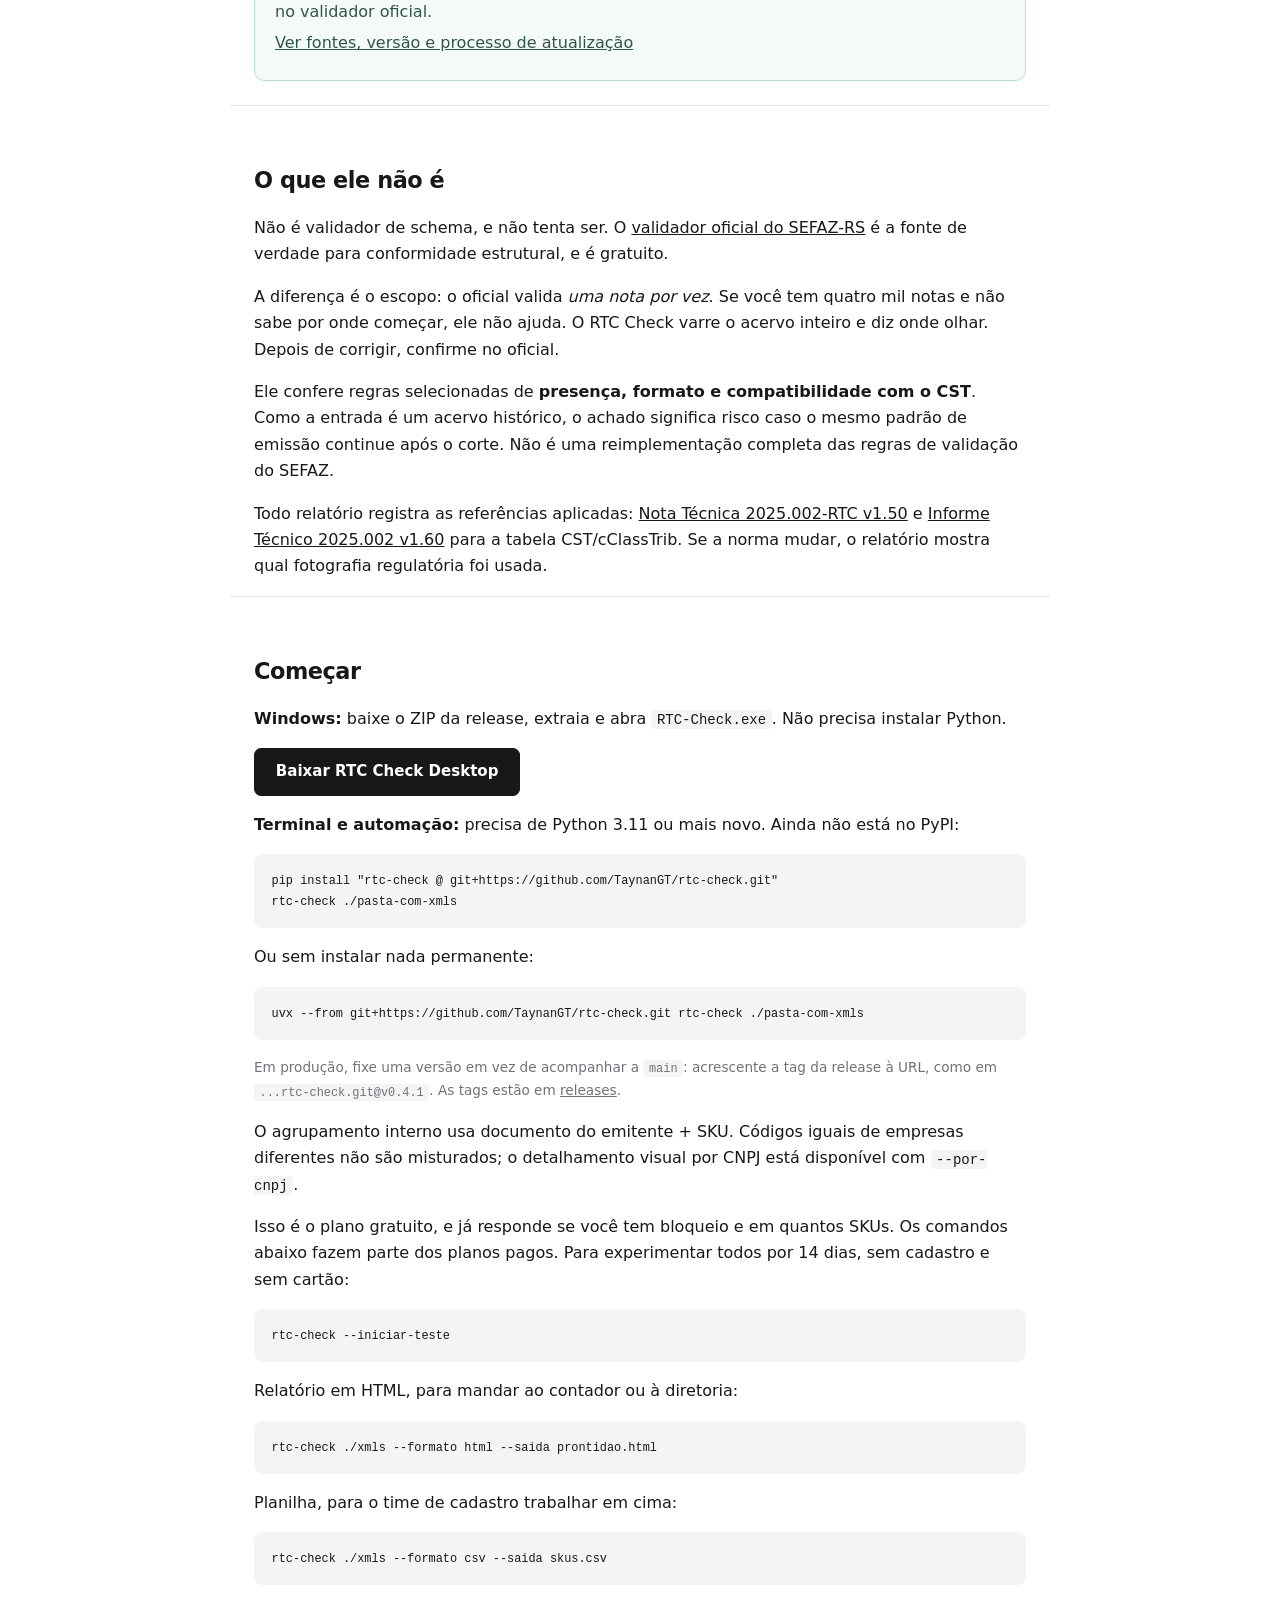
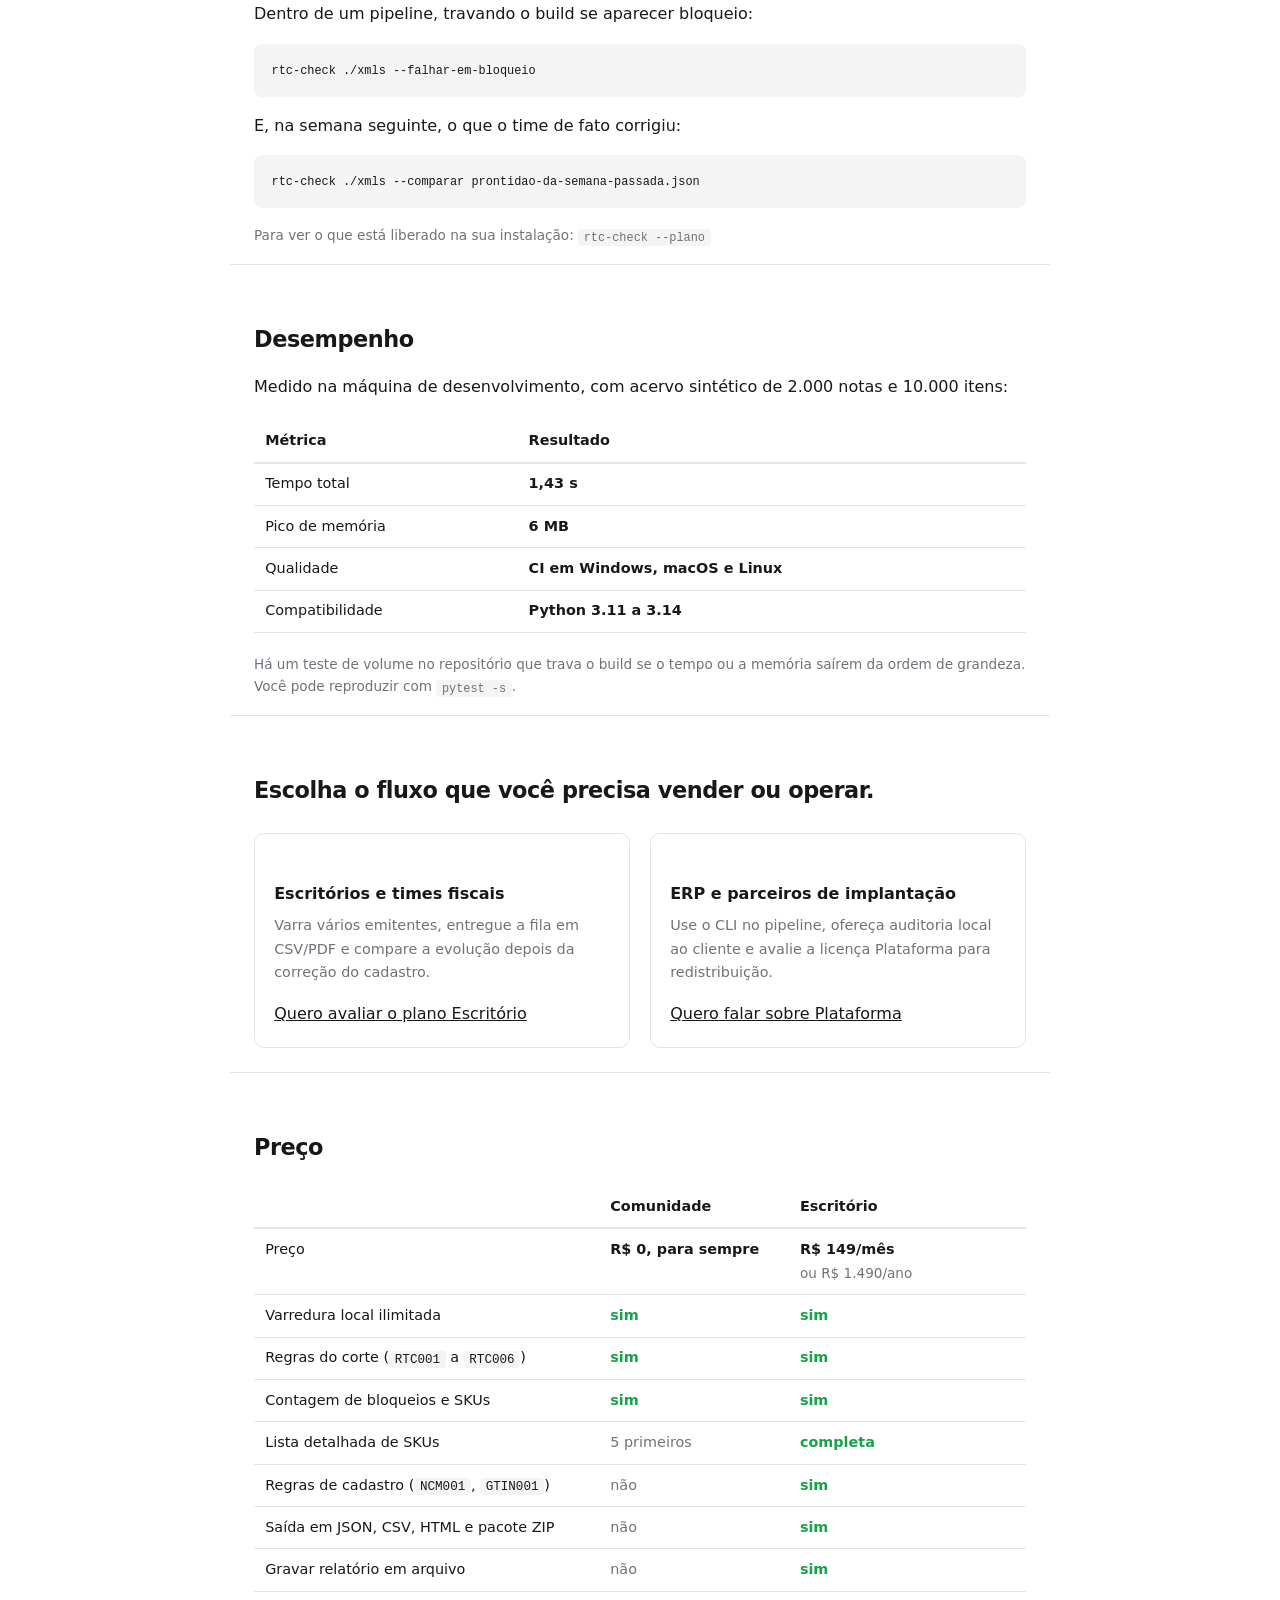
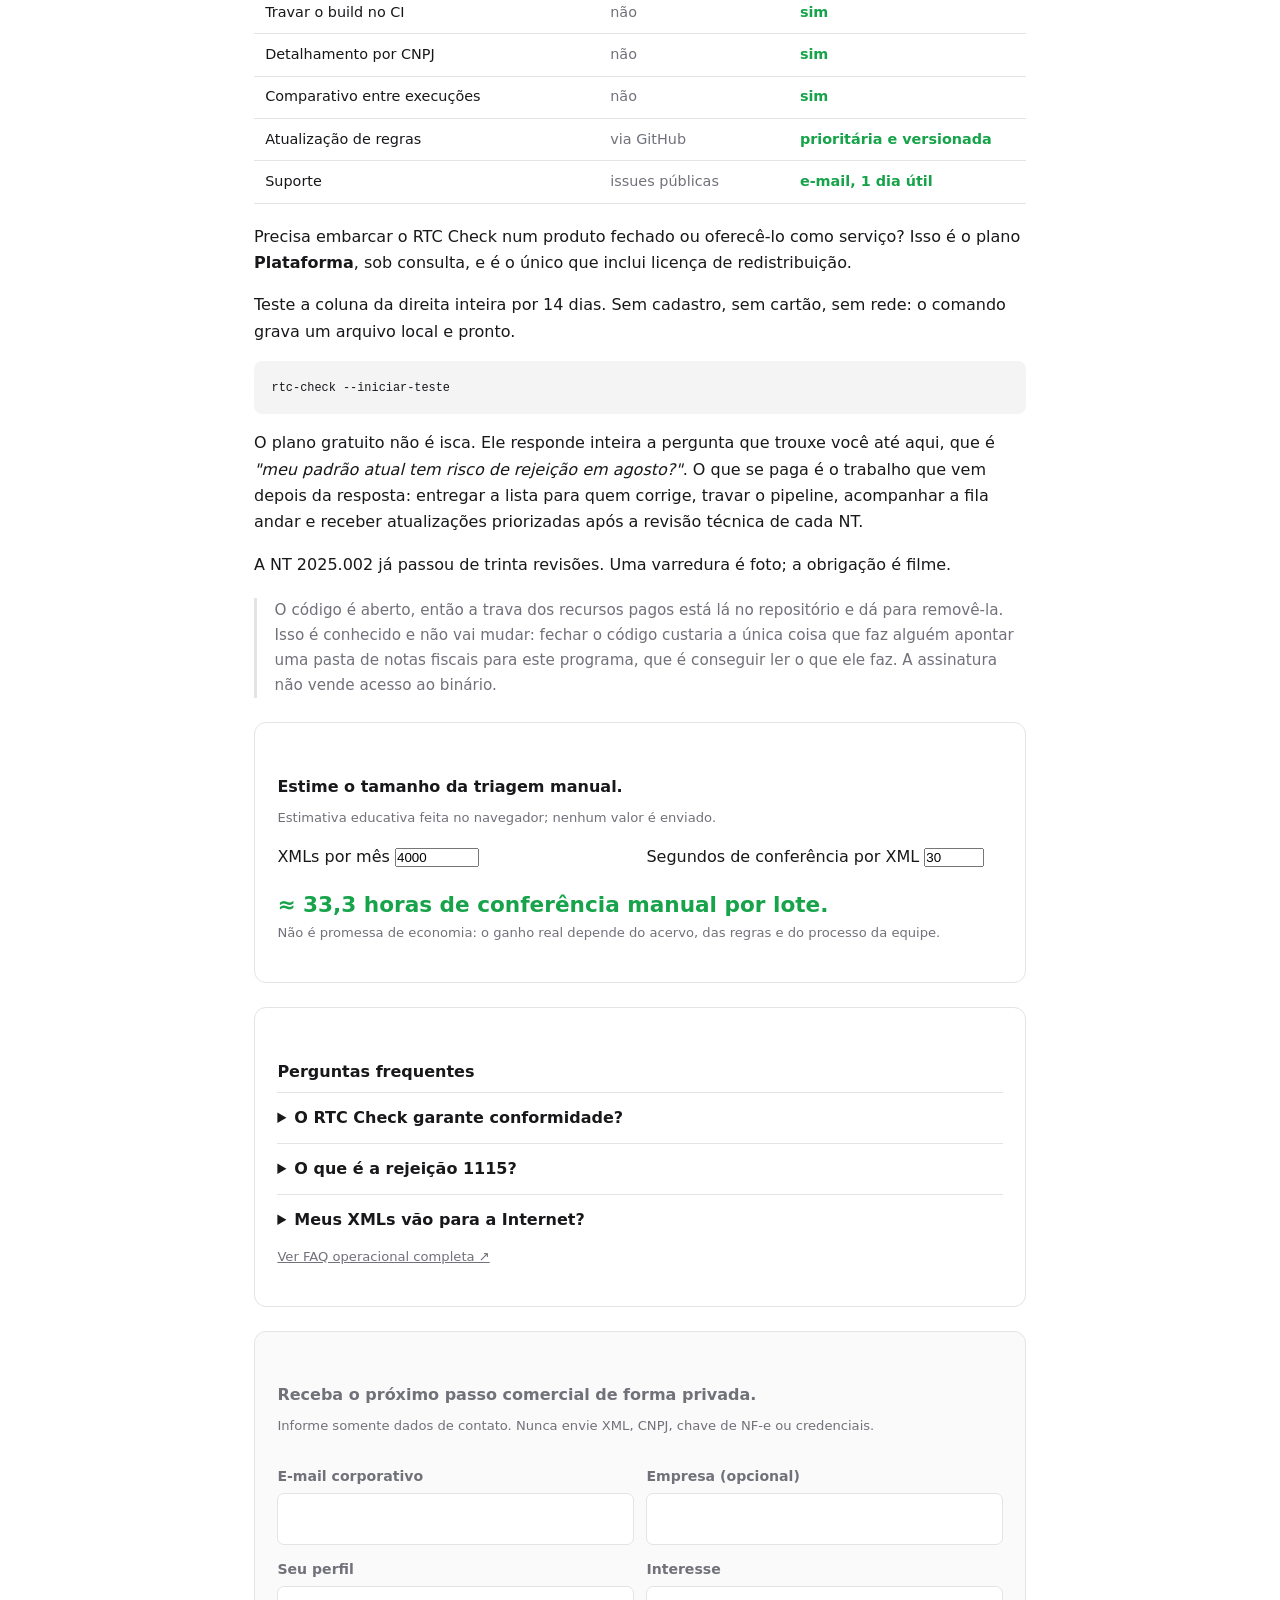
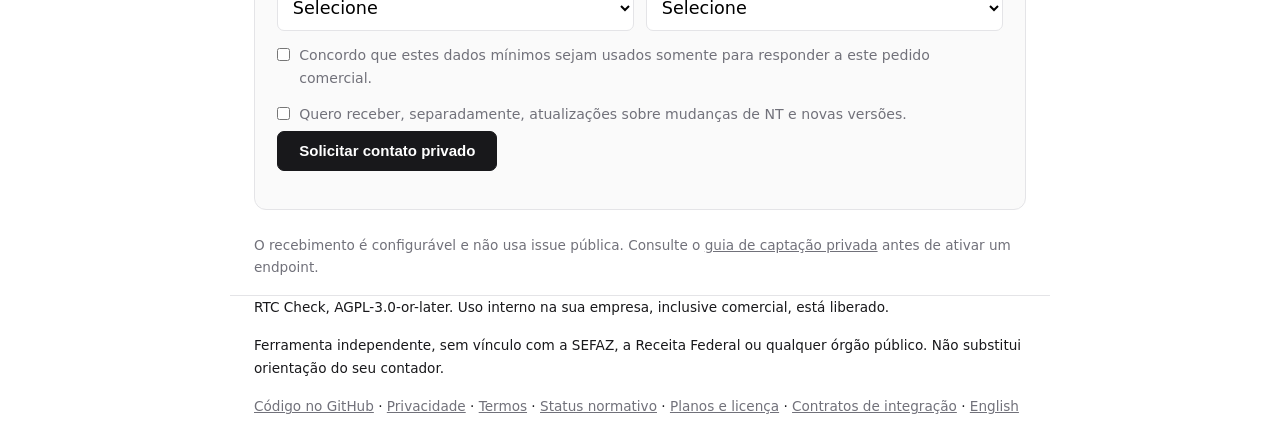
==== commit fd3a48ef: "release: finish external contracts in RTC Check 0.4.1" ====
--- a/site/index.html
+++ b/site/index.html
@@ -310,7 +310,7 @@
 
 <p class="nota">Em produção, fixe uma versão em vez de acompanhar a
 <code>main</code>: acrescente a tag da release à URL, como em
-<code>...rtc-check.git@v0.4.0</code>. As tags estão em
+<code>...rtc-check.git@v0.4.1</code>. As tags estão em
 <a href="https://github.com/TaynanGT/rtc-check/releases">releases</a>.</p>
 
 <p>O agrupamento interno usa documento do emitente + SKU. Códigos iguais de
@@ -486,6 +486,7 @@
   <a href="status.html">Status normativo</a> ·
   <a href="https://github.com/TaynanGT/rtc-check/blob/main/docs/planos.md">Planos e
   licença</a> ·
+  <a href="https://github.com/TaynanGT/rtc-check/blob/main/docs/webhook-e-cupons.md">Contratos de integração</a> ·
   <a href="https://github.com/TaynanGT/rtc-check/blob/main/README.en.md">English</a></p>
 </footer>
 
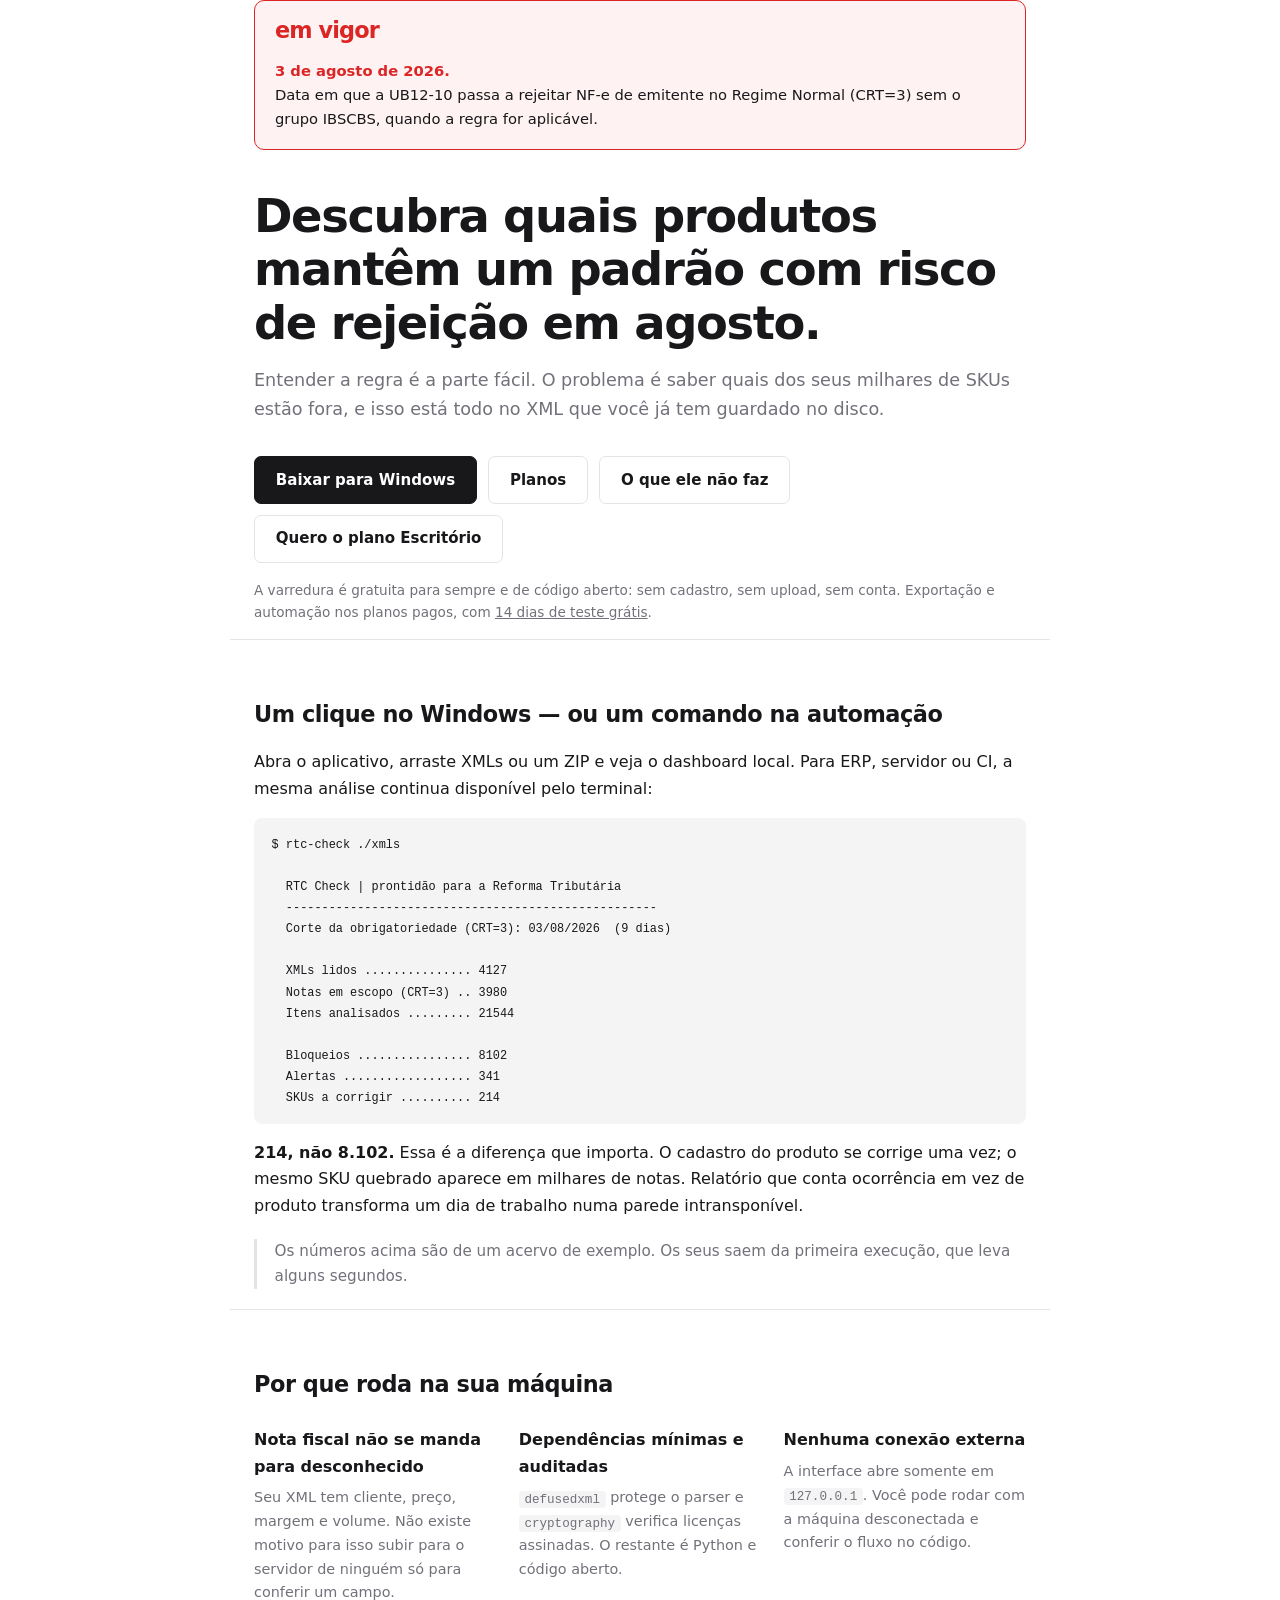
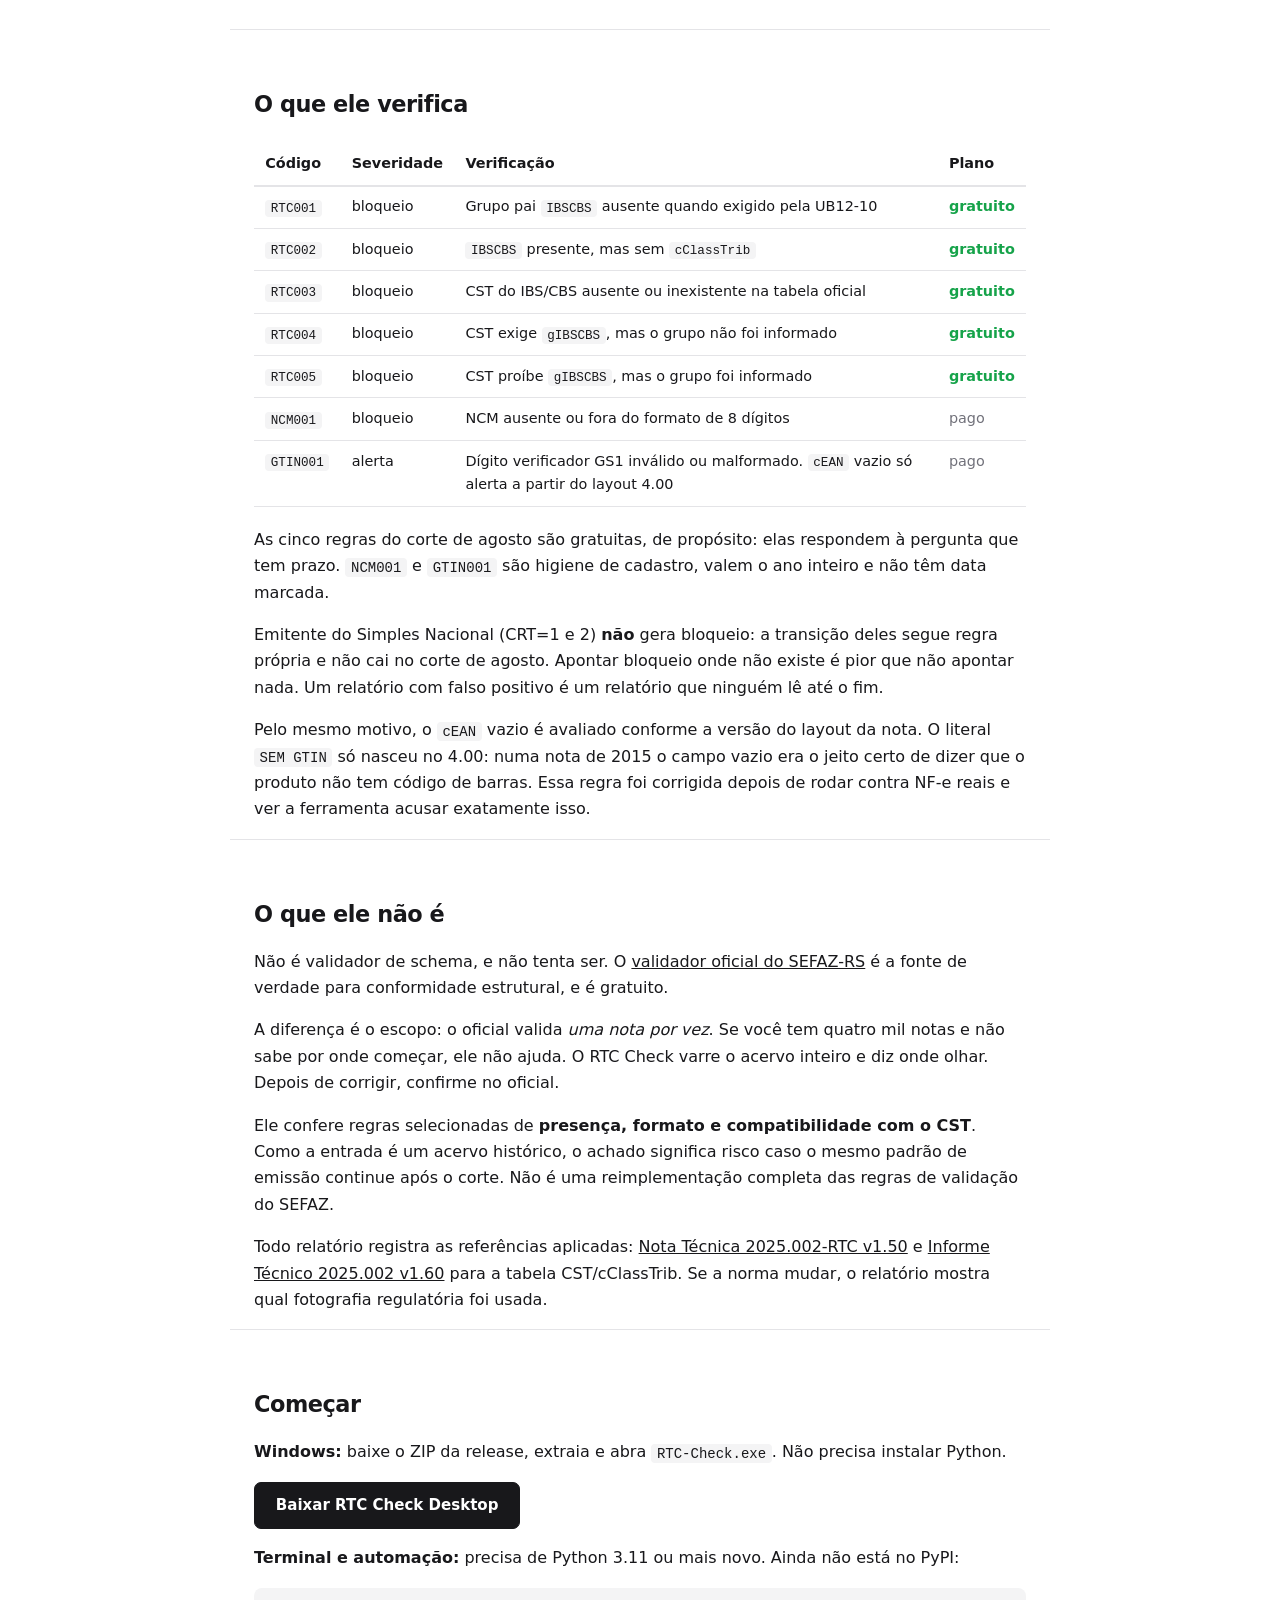
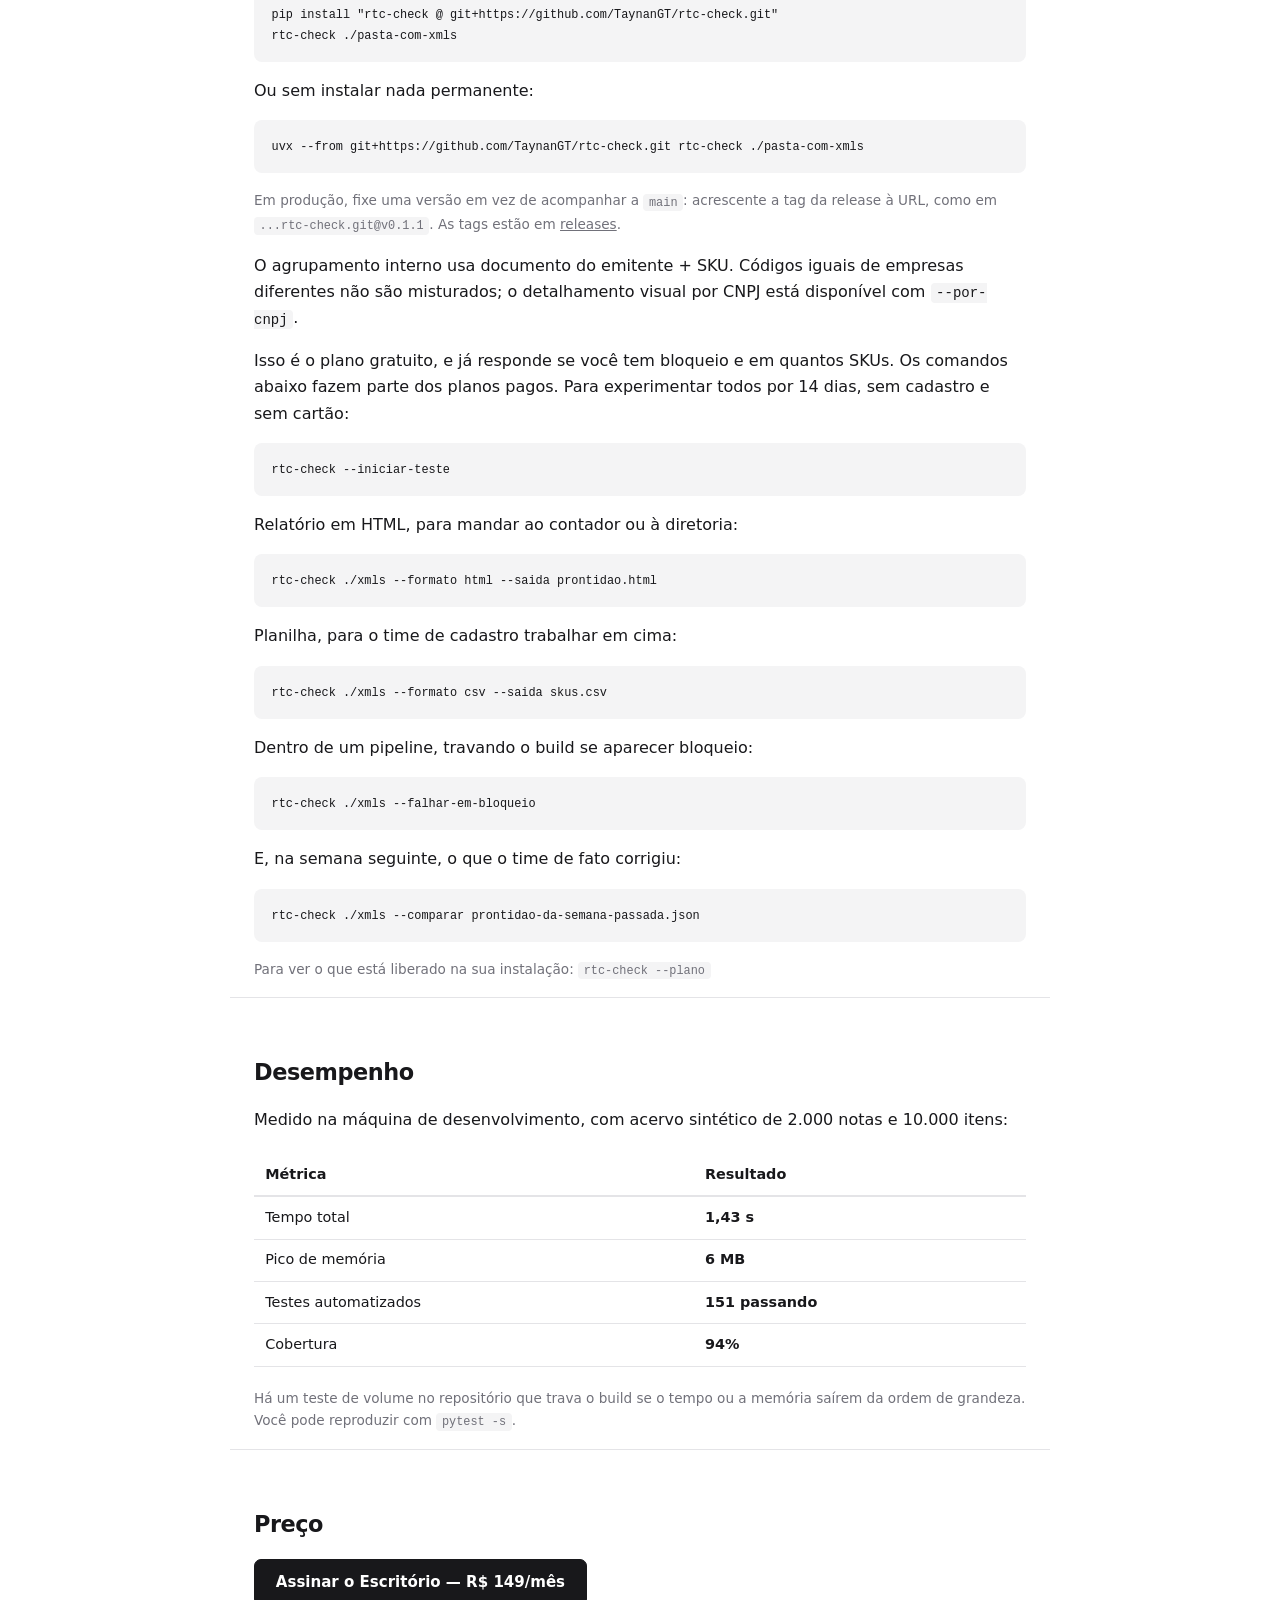
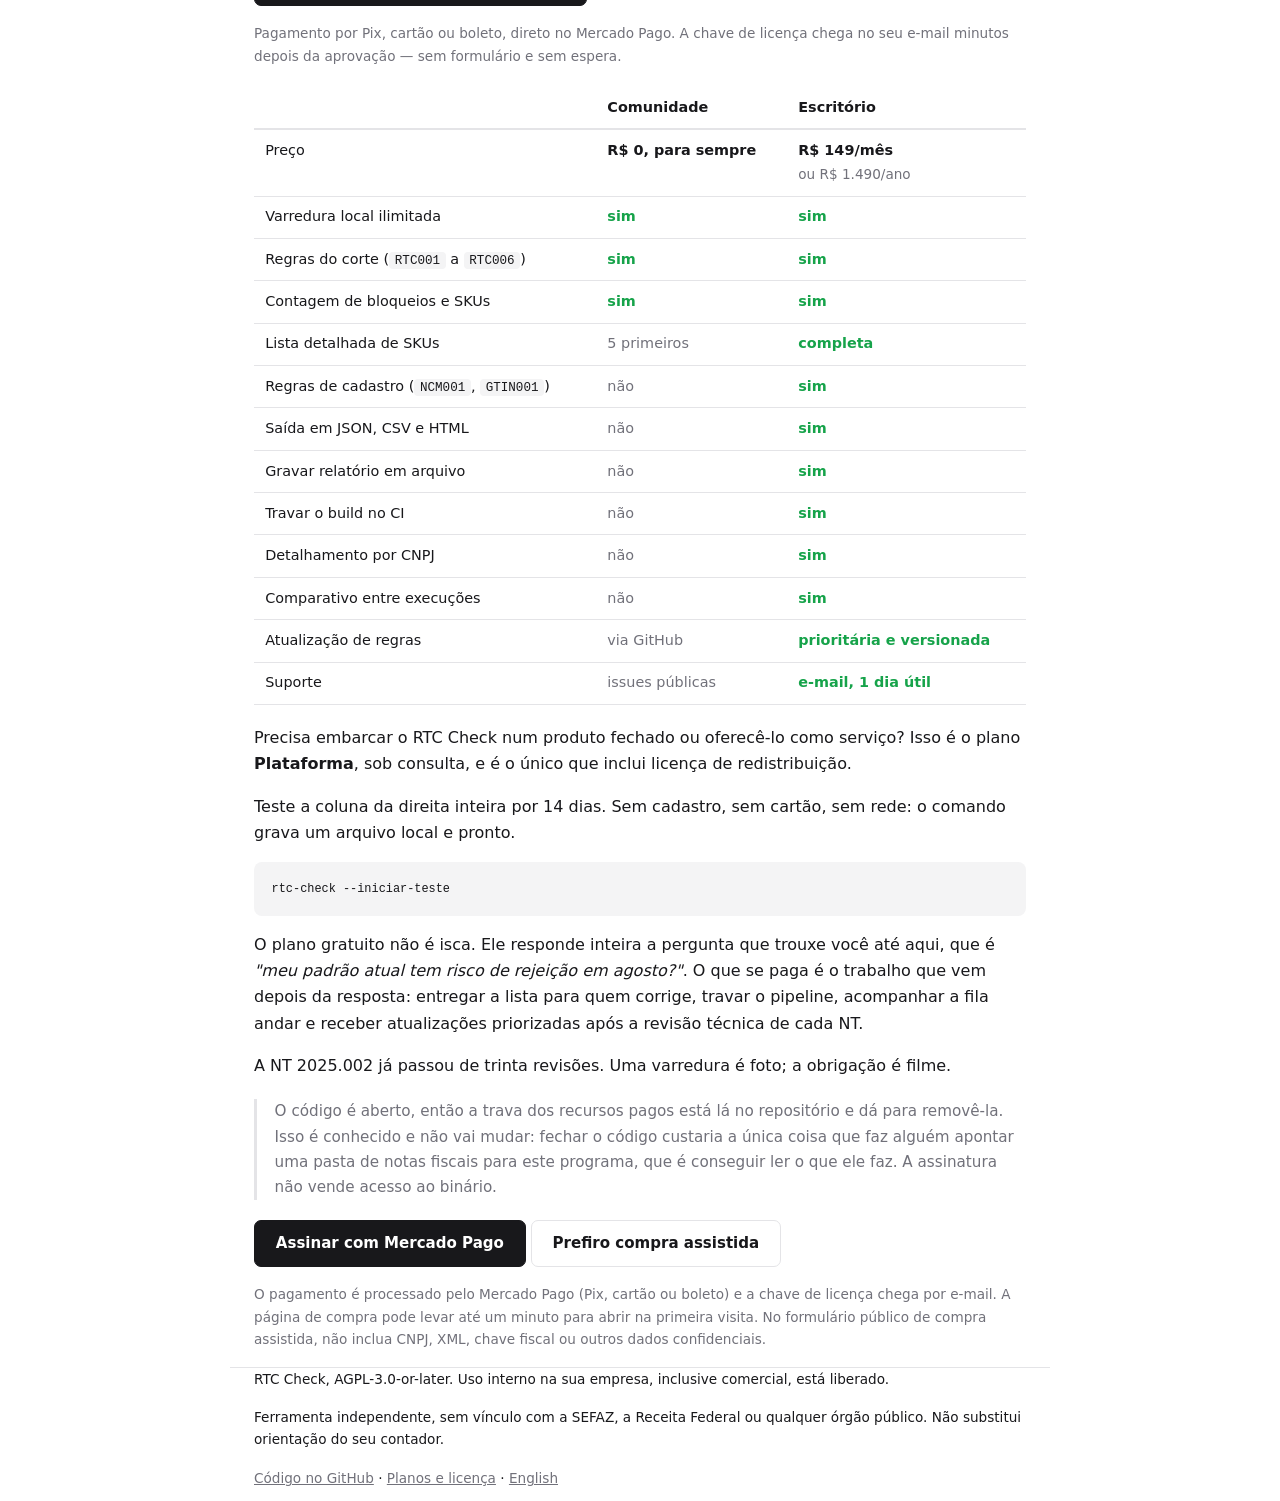
==== commit 15e60734: "Versão 0.4.0: checkout ativo em destaque no site e no README Fecha a seção Não lançado como 0.4.0, c" ====
--- a/site/index.html
+++ b/site/index.html
@@ -107,9 +107,6 @@
 footer a{color:var(--dim)}
 ul{margin:0 0 1rem 1.15rem}li{margin-bottom:.4rem}
 .destaque{font-variant-numeric:tabular-nums;font-weight:640}
-.demo{margin:2rem 0;background:linear-gradient(135deg,#101a19,#23413c);color:#fff;border-radius:14px;padding:1.35rem;box-shadow:0 20px 45px #18181b22}.demo small,.demo p{color:#d2e4df}.demo-grid{display:grid;grid-template-columns:repeat(3,1fr);gap:.75rem;margin-top:1rem}.demo-card{background:#ffffff12;border:1px solid #ffffff2b;border-radius:9px;padding:.8rem}.demo-card strong{display:block;font-size:1.35rem}.regra{background:#f3faf8;border:1px solid #b7ded3;border-radius:10px;padding:1.1rem 1.25rem;margin:1.5rem 0}.regra p{margin:.35rem 0;color:#31544b}.segmentos{display:grid;grid-template-columns:repeat(2,minmax(0,1fr));gap:1.25rem;margin:1.5rem 0}.segmento{border:1px solid var(--line);border-radius:10px;padding:1.2rem}.segmento p{font-size:.9rem;color:var(--dim)}.lead{border:1px solid var(--line);border-radius:12px;padding:1.4rem;margin:1.5rem 0;background:var(--soft)}.lead label{display:block;font-size:.88rem;font-weight:620;margin:.8rem 0 .3rem}.lead input,.lead select{width:100%;border:1px solid var(--line);border-radius:7px;padding:.65rem;background:var(--bg);font:inherit}.lead-grid{display:grid;grid-template-columns:1fr 1fr;gap:.8rem}.consent{display:flex!important;gap:.55rem;align-items:flex-start;font-weight:400!important}.consent input{width:auto!important;margin-top:.25rem}.lead-status{font-size:.86rem;color:var(--dim);margin-top:.8rem}.privacy-note{font-size:.82rem;color:var(--dim)}.honeypot{position:absolute!important;left:-9999px!important;width:1px!important;height:1px!important}.calculator{border:1px solid var(--line);border-radius:12px;padding:1.4rem;margin:1.5rem 0}.calculator output{display:block;font-size:1.35rem;font-weight:700;color:var(--green);margin-top:1rem}
- .faq{border:1px solid var(--line);border-radius:12px;padding:1.4rem;margin:1.5rem 0}.faq details{border-top:1px solid var(--line);padding:.75rem 0}.faq summary{cursor:pointer;font-weight:620}.faq details p{font-size:.9rem;color:var(--dim);margin:.5rem 0 0}
-@media(max-width:560px){.demo-grid,.segmentos,.lead-grid{grid-template-columns:1fr}}
 </style>
 </head>
 <body>
@@ -132,27 +129,15 @@
 
   <div class="btns">
     <a class="btn" href="https://github.com/TaynanGT/rtc-check/releases/latest">Baixar para Windows</a>
-    <a class="btn sec" href="#demo">Ver demonstração</a>
     <a class="btn sec" href="#precos">Planos</a>
+    <a class="btn sec" href="#o-que-nao-e">O que ele não faz</a>
+    <a class="btn sec" href="https://rtc-check-vendas.onrender.com">Quero o plano Escritório</a>
   </div>
   <p class="nota">A varredura é gratuita para sempre e de código aberto: sem cadastro,
   sem upload, sem conta. Exportação e automação nos planos pagos, com
   <a href="#precos">14 dias de teste grátis</a>.</p>
 </header>
 
-<section class="w" id="demo" aria-labelledby="demo-title">
-  <div class="demo">
-    <small>DEMONSTRAÇÃO VISUAL · nenhum dado fiscal real</small>
-    <h2 id="demo-title">De acervo para fila de ação em minutos.</h2>
-    <p>O aplicativo local transforma ocorrências repetidas numa lista de produtos que o cadastro consegue corrigir.</p>
-    <div class="demo-grid" aria-label="Exemplo de resultado do RTC Check">
-      <div class="demo-card"><small>XMLs lidos</small><strong>4.127</strong><small>lote local</small></div>
-      <div class="demo-card"><small>Ocorrências</small><strong>8.102</strong><small>não são 8.102 tarefas</small></div>
-      <div class="demo-card"><small>SKUs a corrigir</small><strong>214</strong><small>fila exportável no teste</small></div>
-    </div>
-  </div>
-</section>
-
 <section class="w">
 <h2>Um clique no Windows — ou um comando na automação</h2>
 
@@ -177,10 +162,6 @@
 produto se corrige uma vez; o mesmo SKU quebrado aparece em milhares de notas.
 Relatório que conta ocorrência em vez de produto transforma um dia de trabalho
 numa parede intransponível.</p>
-
-<p><strong>Entrega pronta:</strong> no plano Escritório, a interface baixa um único
-ZIP com relatório HTML imprimível, fila CSV, auditoria JSON e manifesto. Os XMLs
-originais permanecem fora do pacote.</p>
 
 <blockquote>Os números acima são de um acervo de exemplo. Os seus saem da
 primeira execução, que leva alguns segundos.</blockquote>
@@ -229,9 +210,6 @@
 <tr><td><code>RTC005</code></td><td>bloqueio</td>
   <td>CST proíbe <code>gIBSCBS</code>, mas o grupo foi informado</td>
   <td class="ok">gratuito</td></tr>
-<tr><td><code>RTC006</code></td><td>bloqueio</td>
-  <td><code>cClassTrib</code> inexistente ou não vigente para NF-e na tabela oficial</td>
-  <td class="ok">gratuito</td></tr>
 <tr><td><code>NCM001</code></td><td>bloqueio</td>
   <td>NCM ausente ou fora do formato de 8 dígitos</td>
   <td class="no">pago</td></tr>
@@ -258,15 +236,6 @@
 ferramenta acusar exatamente isso.</p>
 </section>
 
-<section class="w" aria-labelledby="normativa-title">
-<h2 id="normativa-title">Regra rastreável, não caixa-preta.</h2>
-<div class="regra">
-  <p><strong>Snapshot atual:</strong> NT 2025.002-RTC v1.50 · tabela cClassTrib do IT 2025.002 v1.60.</p>
-  <p>O relatório identifica a referência usada. Antes de uma emissão, confirme a nota corrigida no validador oficial.</p>
-  <p><a href="https://github.com/TaynanGT/rtc-check/blob/main/docs/normativa-rtc.md">Ver fontes, versão e processo de atualização</a></p>
-</div>
-</section>
-
 <section class="w" id="o-que-nao-e">
 <h2>O que ele não é</h2>
 
@@ -310,7 +279,7 @@
 
 <p class="nota">Em produção, fixe uma versão em vez de acompanhar a
 <code>main</code>: acrescente a tag da release à URL, como em
-<code>...rtc-check.git@v0.4.1</code>. As tags estão em
+<code>...rtc-check.git@v0.1.1</code>. As tags estão em
 <a href="https://github.com/TaynanGT/rtc-check/releases">releases</a>.</p>
 
 <p>O agrupamento interno usa documento do emitente + SKU. Códigos iguais de
@@ -354,8 +323,8 @@
 <tbody>
 <tr><td>Tempo total</td><td class="destaque">1,43 s</td></tr>
 <tr><td>Pico de memória</td><td class="destaque">6 MB</td></tr>
-<tr><td>Qualidade</td><td class="destaque">CI em Windows, macOS e Linux</td></tr>
-<tr><td>Compatibilidade</td><td class="destaque">Python 3.11 a 3.14</td></tr>
+<tr><td>Testes automatizados</td><td class="destaque">151 passando</td></tr>
+<tr><td>Cobertura</td><td class="destaque">94%</td></tr>
 </tbody>
 </table>
 
@@ -364,16 +333,14 @@
 <code>pytest -s</code>.</p>
 </section>
 
-<section class="w" aria-labelledby="para-quem-title">
-<h2 id="para-quem-title">Escolha o fluxo que você precisa vender ou operar.</h2>
-<div class="segmentos">
-  <article class="segmento"><h3>Escritórios e times fiscais</h3><p>Varra vários emitentes, entregue a fila em CSV/PDF e compare a evolução depois da correção do cadastro.</p><a href="#contato">Quero avaliar o plano Escritório</a></article>
-  <article class="segmento"><h3>ERP e parceiros de implantação</h3><p>Use o CLI no pipeline, ofereça auditoria local ao cliente e avalie a licença Plataforma para redistribuição.</p><a href="#contato">Quero falar sobre Plataforma</a></article>
-</div>
-</section>
-
 <section class="w" id="precos">
 <h2>Preço</h2>
+
+<p><a class="btn" href="https://rtc-check-vendas.onrender.com">Assinar o Escritório
+— R$ 149/mês</a></p>
+<p class="nota">Pagamento por Pix, cartão ou boleto, direto no Mercado Pago. A chave
+de licença chega no seu e-mail minutos depois da aprovação — sem formulário e sem
+espera.</p>
 
 <table>
 <thead><tr><th></th><th>Comunidade</th><th>Escritório</th></tr></thead>
@@ -388,7 +355,7 @@
   <td class="ok">completa</td></tr>
 <tr><td>Regras de cadastro (<code>NCM001</code>, <code>GTIN001</code>)</td>
   <td class="no">não</td><td class="ok">sim</td></tr>
-<tr><td>Saída em JSON, CSV, HTML e pacote ZIP</td><td class="no">não</td><td class="ok">sim</td></tr>
+<tr><td>Saída em JSON, CSV e HTML</td><td class="no">não</td><td class="ok">sim</td></tr>
 <tr><td>Gravar relatório em arquivo</td><td class="no">não</td><td class="ok">sim</td></tr>
 <tr><td>Travar o build no CI</td><td class="no">não</td><td class="ok">sim</td></tr>
 <tr><td>Detalhamento por CNPJ</td><td class="no">não</td><td class="ok">sim</td></tr>
@@ -422,57 +389,12 @@
 única coisa que faz alguém apontar uma pasta de notas fiscais para este programa, que
 é conseguir ler o que ele faz. A assinatura não vende acesso ao binário.</blockquote>
 
-<div class="calculator" id="calculadora">
-  <h3>Estime o tamanho da triagem manual.</h3>
-  <p class="privacy-note">Estimativa educativa feita no navegador; nenhum valor é enviado.</p>
-  <div class="lead-grid">
-    <div><label for="calc-xml">XMLs por mês</label>
-      <input id="calc-xml" type="number" min="1" max="1000000" value="4000"></div>
-    <div><label for="calc-segundos">Segundos de conferência por XML</label>
-      <input id="calc-segundos" type="number" min="1" max="3600" value="30"></div>
-  </div>
-  <output id="calc-output">≈ 33,3 horas de conferência manual por lote.</output>
-  <p class="privacy-note">Não é promessa de economia: o ganho real depende do acervo, das regras e do processo da equipe.</p>
-</div>
-
-<div class="faq" id="faq">
-  <h3>Perguntas frequentes</h3>
-  <details><summary>O RTC Check garante conformidade?</summary>
-    <p>Não. Ele faz triagem dentro da cobertura declarada e encaminha a confirmação para o validador oficial.</p>
-  </details>
-  <details><summary>O que é a rejeição 1115?</summary>
-    <p>É o risco associado à ausência do grupo IBS/CBS em item no escopo monitorado pela UB12-10.</p>
-  </details>
-  <details><summary>Meus XMLs vão para a Internet?</summary>
-    <p>Não no Desktop: o servidor escuta em 127.0.0.1 e os temporários são apagados ao terminar.</p>
-  </details>
-  <p class="privacy-note"><a href="https://github.com/TaynanGT/rtc-check/blob/main/docs/faq-rtc.md">Ver FAQ operacional completa ↗</a></p>
-</div>
-
-<div class="lead" id="contato">
-  <h3>Receba o próximo passo comercial de forma privada.</h3>
-  <p class="privacy-note">Informe somente dados de contato. Nunca envie XML, CNPJ, chave de NF-e ou credenciais.</p>
-  <form id="lead-form">
-    <div class="honeypot" aria-hidden="true">
-      <label for="lead-site">Não preencha este campo</label>
-      <input id="lead-site" name="site" tabindex="-1" autocomplete="off">
-    </div>
-    <div class="lead-grid">
-      <div><label for="lead-email">E-mail corporativo</label><input id="lead-email" name="email" type="email" autocomplete="email" maxlength="254" required></div>
-      <div><label for="lead-empresa">Empresa (opcional)</label><input id="lead-empresa" name="empresa" autocomplete="organization" maxlength="80"></div>
-    </div>
-    <div class="lead-grid">
-      <div><label for="lead-perfil">Seu perfil</label><select id="lead-perfil" name="perfil" required><option value="">Selecione</option><option>Escritório contábil</option><option>Time fiscal/financeiro</option><option>ERP/parceiro de implantação</option></select></div>
-      <div><label for="lead-plano">Interesse</label><select id="lead-plano" name="plano" required><option value="">Selecione</option><option>Escritório</option><option>Plataforma</option></select></div>
-    </div>
-    <label class="consent"><input id="lead-consent" type="checkbox" required> Concordo que estes dados mínimos sejam usados somente para responder a este pedido comercial.</label>
-    <label class="consent"><input id="lead-news" name="novidades" type="checkbox" value="sim">
-      Quero receber, separadamente, atualizações sobre mudanças de NT e novas versões.</label>
-    <p><button class="btn" type="submit">Solicitar contato privado</button></p>
-    <p class="lead-status" id="lead-status" role="status" aria-live="polite"></p>
-  </form>
-</div>
-<p class="nota">O recebimento é configurável e não usa issue pública. Consulte o <a href="https://github.com/TaynanGT/rtc-check/blob/main/docs/captacao-privada.md">guia de captação privada</a> antes de ativar um endpoint.</p>
+<p><a class="btn" href="https://rtc-check-vendas.onrender.com">Assinar com Mercado Pago</a>
+<a class="btn sec" href="https://github.com/TaynanGT/rtc-check/issues/new?template=comercial.md">Prefiro compra assistida</a></p>
+<p class="nota">O pagamento é processado pelo Mercado Pago (Pix, cartão ou boleto) e a
+chave de licença chega por e-mail. A página de compra pode levar até um minuto para
+abrir na primeira visita. No formulário público de compra assistida, não inclua CNPJ,
+XML, chave fiscal ou outros dados confidenciais.</p>
 </section>
 
 <footer class="w">
@@ -481,16 +403,11 @@
   <p>Ferramenta independente, sem vínculo com a SEFAZ, a Receita Federal ou
   qualquer órgão público. Não substitui orientação do seu contador.</p>
   <p><a href="https://github.com/TaynanGT/rtc-check">Código no GitHub</a> ·
-  <a href="privacy.html">Privacidade</a> ·
-  <a href="terms.html">Termos</a> ·
-  <a href="status.html">Status normativo</a> ·
   <a href="https://github.com/TaynanGT/rtc-check/blob/main/docs/planos.md">Planos e
   licença</a> ·
-  <a href="https://github.com/TaynanGT/rtc-check/blob/main/docs/webhook-e-cupons.md">Contratos de integração</a> ·
   <a href="https://github.com/TaynanGT/rtc-check/blob/main/README.en.md">English</a></p>
 </footer>
 
-<script src="lead-config.js"></script>
 <script>
 (function () {
   var corte = new Date(2026, 7, 3); // 3 de agosto de 2026, hora local
@@ -512,46 +429,6 @@
   }
 })();
 </script>
-<script>
-document.getElementById('lead-form').addEventListener('submit', async function (event) {
-  event.preventDefault();
-  var status = document.getElementById('lead-status');
-  var dados = Object.fromEntries(new FormData(event.currentTarget).entries());
-  if (dados.site) {
-    status.textContent = 'Pedido recusado.';
-    return;
-  }
-  var endpoint = window.RTC_CHECK_LEADS_ENDPOINT || '';
-  if (!endpoint) {
-    status.innerHTML = 'A captação privada ainda não está ativa. <a href="https://github.com/TaynanGT/rtc-check/releases/latest">Baixe o aplicativo</a> e use o teste local sem cadastro.';
-    return;
-  }
-  delete dados.site;
-  status.textContent = 'Enviando somente seus dados de contato…';
-  try {
-    var resposta = await fetch(endpoint, {method: 'POST', headers: {'Content-Type': 'application/json'}, body: JSON.stringify(dados)});
-    if (!resposta.ok) throw new Error('falha no recebimento');
-    event.currentTarget.reset();
-    status.textContent = 'Recebemos seu pedido. O retorno será feito pelo e-mail informado.';
-  } catch (_) {
-    status.textContent = 'Não foi possível enviar agora. Tente novamente mais tarde.';
-  }
-});
-</script>
-<script>
-(function () {
-  var xml = document.getElementById('calc-xml');
-  var segundos = document.getElementById('calc-segundos');
-  var output = document.getElementById('calc-output');
-  function calcular() {
-    var horas = Math.max(0, Number(xml.value) * Number(segundos.value) / 3600);
-    output.textContent = '≈ ' + horas.toLocaleString('pt-BR', {maximumFractionDigits: 1}) +
-      ' horas de conferência manual por lote.';
-  }
-  xml.addEventListener('input', calcular);
-  segundos.addEventListener('input', calcular);
-})();
-</script>
 
 </body>
 </html>
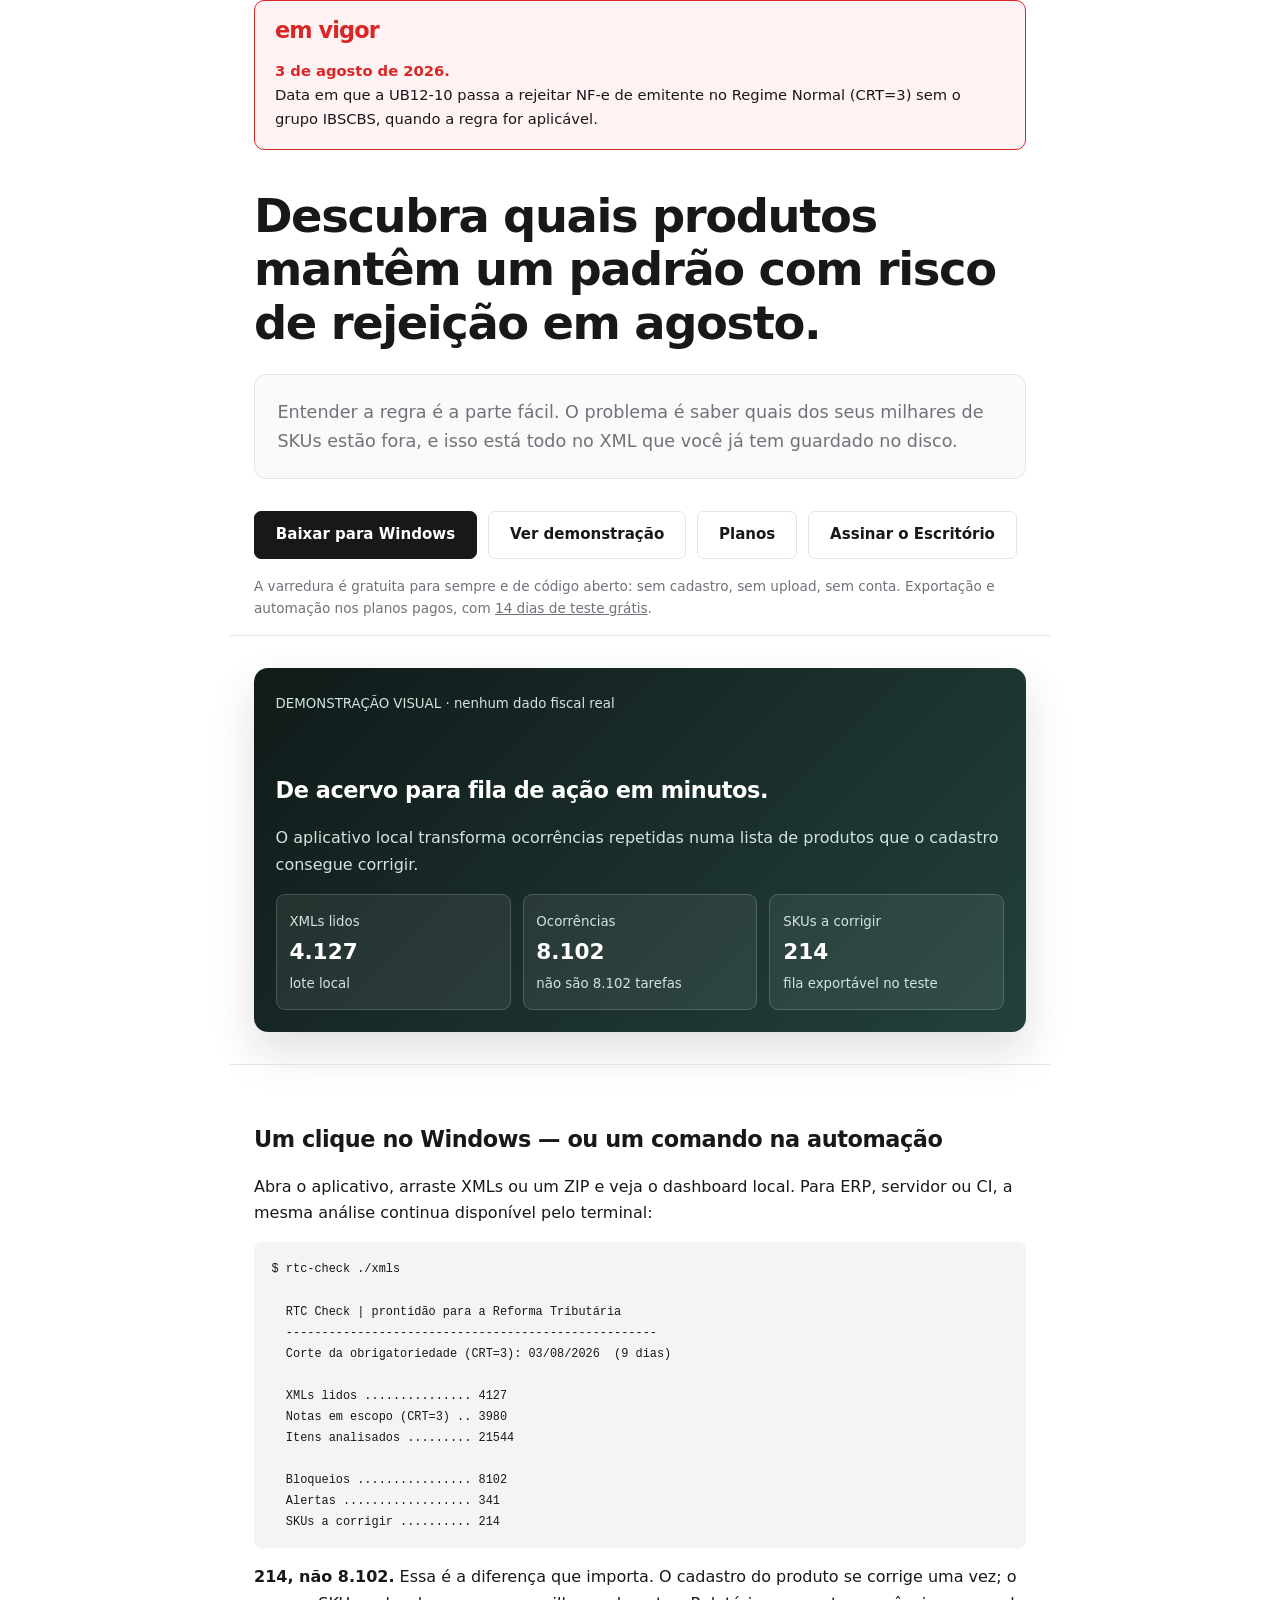
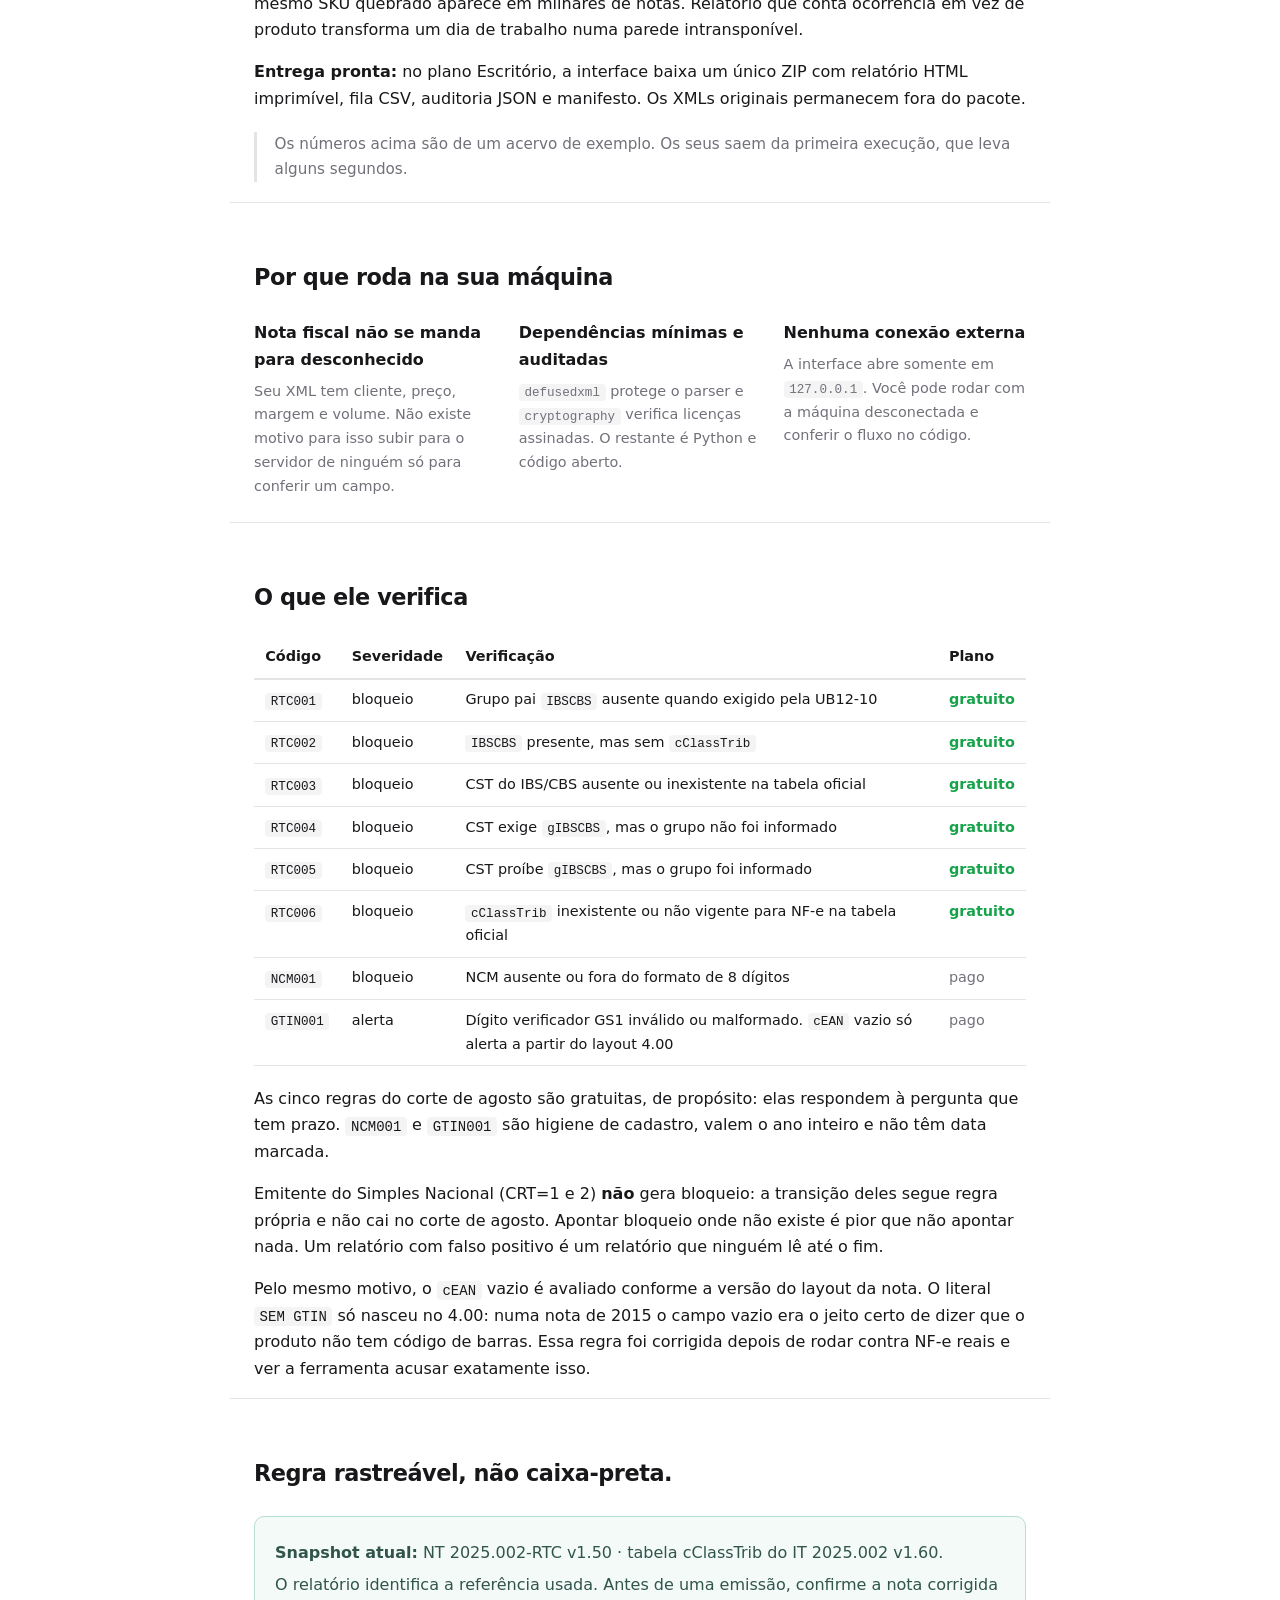
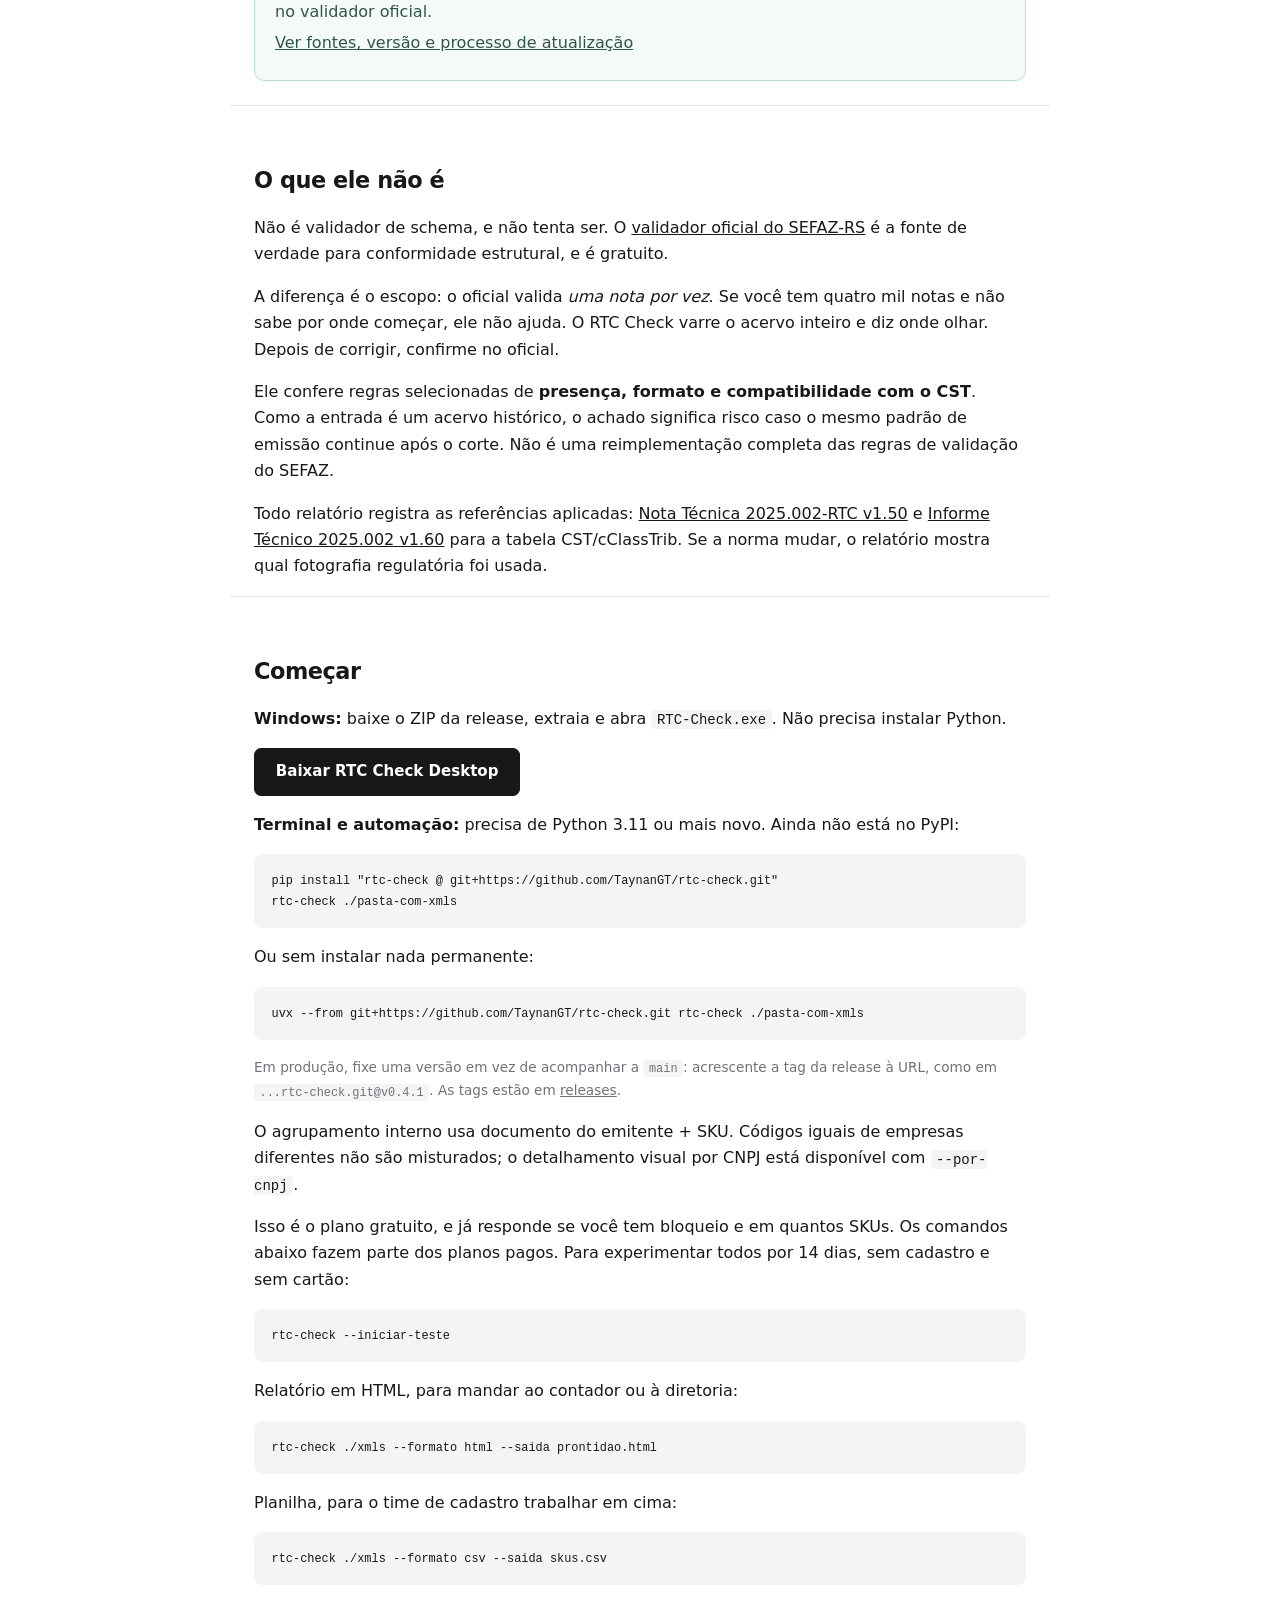
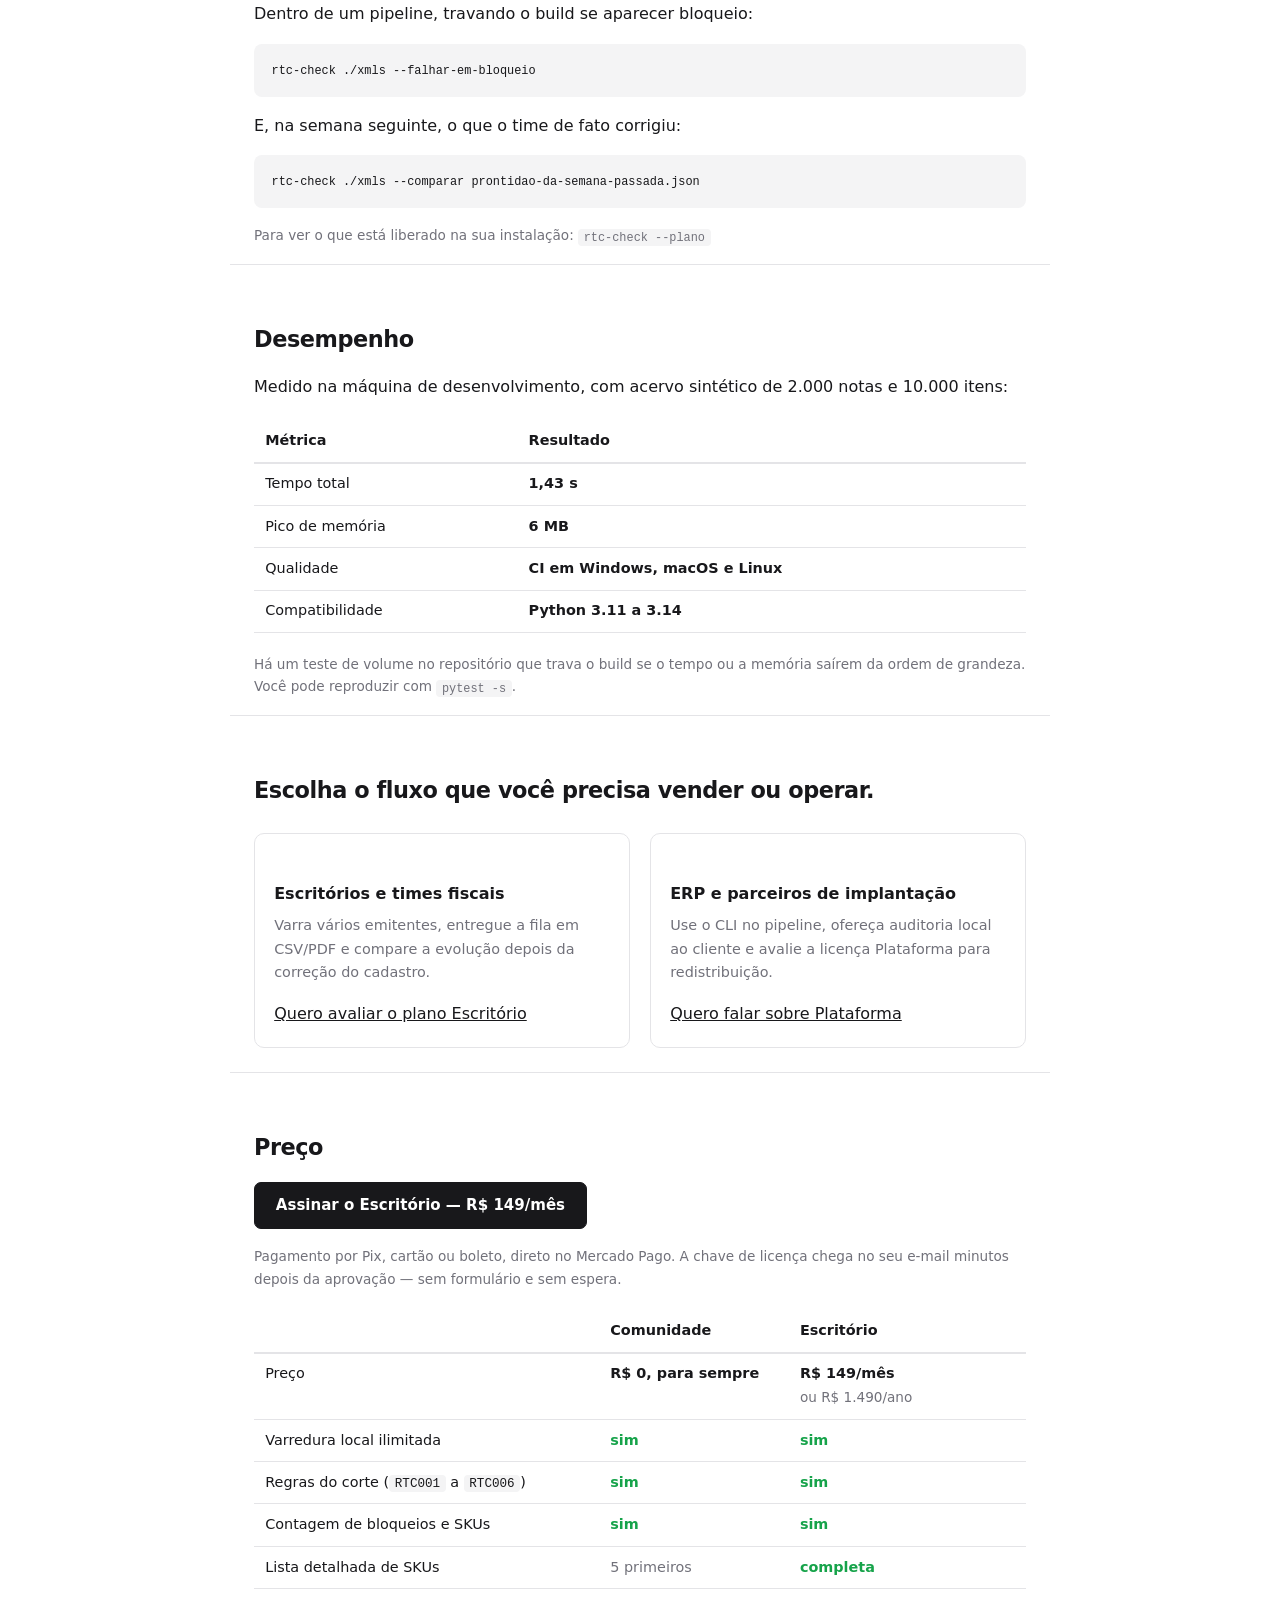
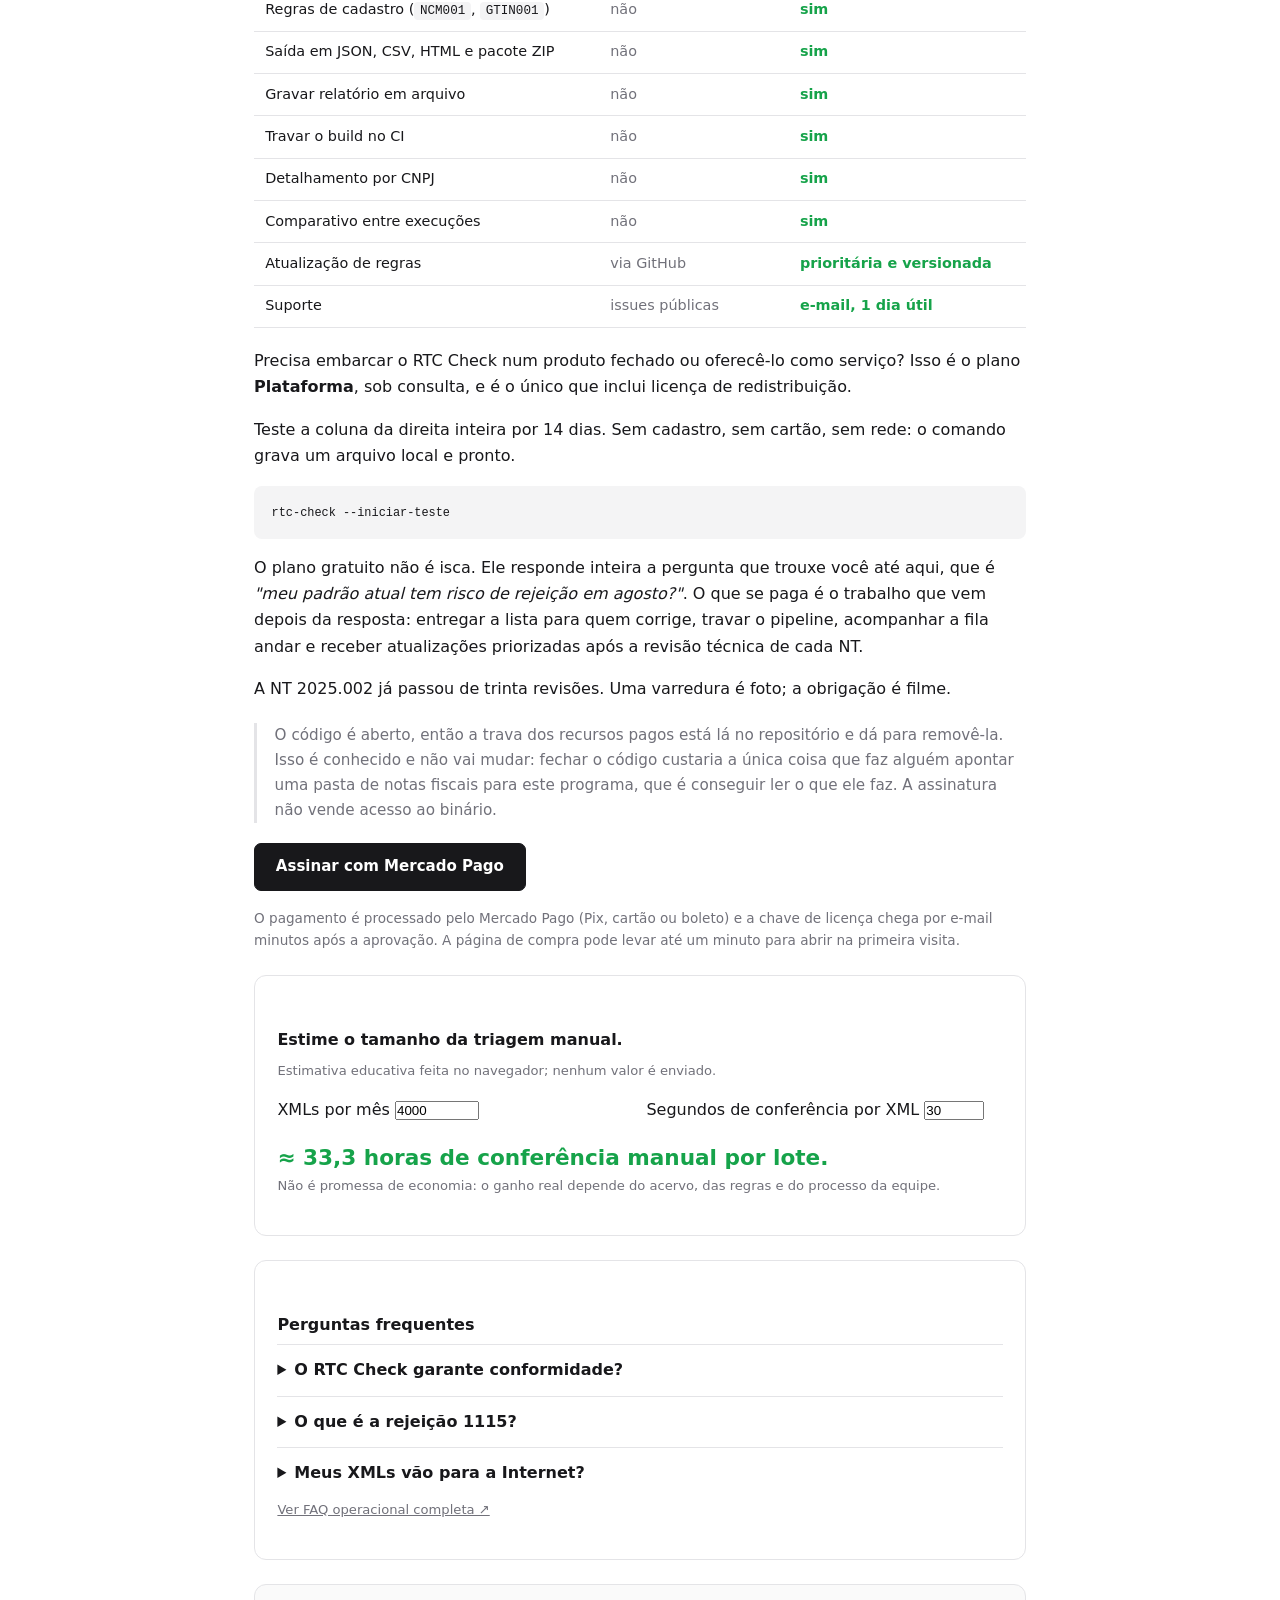
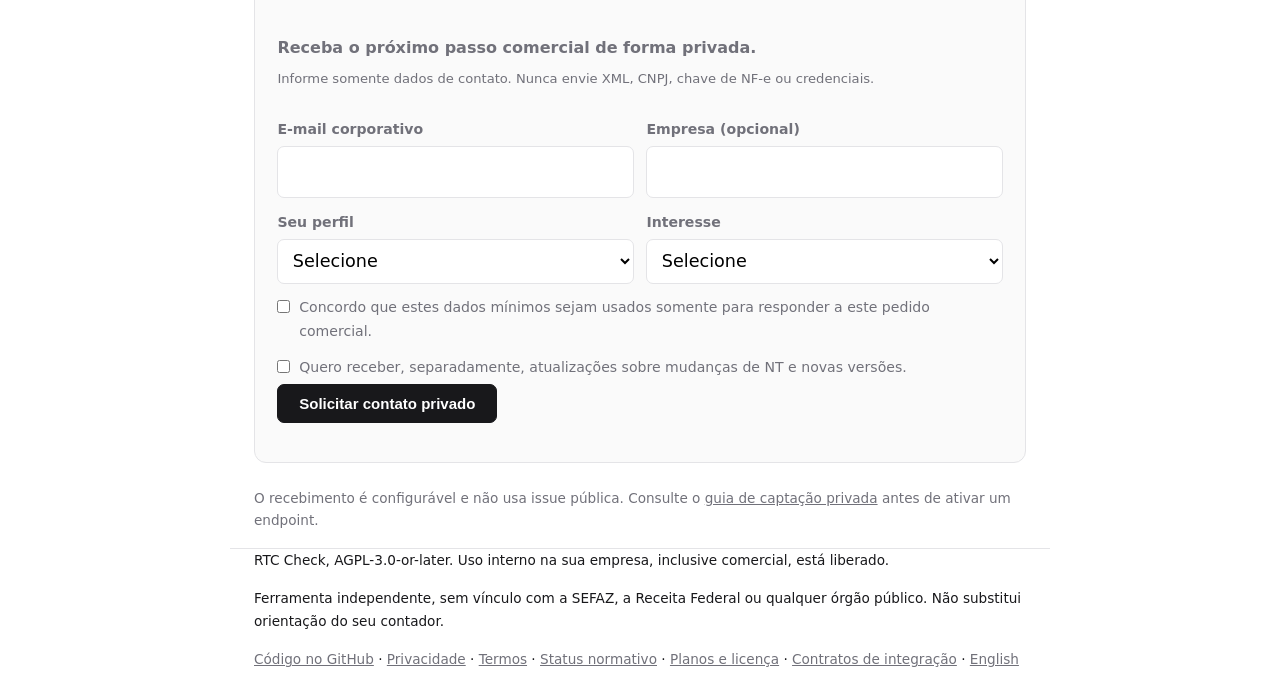
==== commit cd3e2e0b: "Mescla main (0.4.1) e reconcilia como 0.5.0 Une o checkout oficial do Mercado Pago com as melhorias " ====
--- a/site/index.html
+++ b/site/index.html
@@ -107,6 +107,9 @@
 footer a{color:var(--dim)}
 ul{margin:0 0 1rem 1.15rem}li{margin-bottom:.4rem}
 .destaque{font-variant-numeric:tabular-nums;font-weight:640}
+.demo{margin:2rem 0;background:linear-gradient(135deg,#101a19,#23413c);color:#fff;border-radius:14px;padding:1.35rem;box-shadow:0 20px 45px #18181b22}.demo small,.demo p{color:#d2e4df}.demo-grid{display:grid;grid-template-columns:repeat(3,1fr);gap:.75rem;margin-top:1rem}.demo-card{background:#ffffff12;border:1px solid #ffffff2b;border-radius:9px;padding:.8rem}.demo-card strong{display:block;font-size:1.35rem}.regra{background:#f3faf8;border:1px solid #b7ded3;border-radius:10px;padding:1.1rem 1.25rem;margin:1.5rem 0}.regra p{margin:.35rem 0;color:#31544b}.segmentos{display:grid;grid-template-columns:repeat(2,minmax(0,1fr));gap:1.25rem;margin:1.5rem 0}.segmento{border:1px solid var(--line);border-radius:10px;padding:1.2rem}.segmento p{font-size:.9rem;color:var(--dim)}.lead{border:1px solid var(--line);border-radius:12px;padding:1.4rem;margin:1.5rem 0;background:var(--soft)}.lead label{display:block;font-size:.88rem;font-weight:620;margin:.8rem 0 .3rem}.lead input,.lead select{width:100%;border:1px solid var(--line);border-radius:7px;padding:.65rem;background:var(--bg);font:inherit}.lead-grid{display:grid;grid-template-columns:1fr 1fr;gap:.8rem}.consent{display:flex!important;gap:.55rem;align-items:flex-start;font-weight:400!important}.consent input{width:auto!important;margin-top:.25rem}.lead-status{font-size:.86rem;color:var(--dim);margin-top:.8rem}.privacy-note{font-size:.82rem;color:var(--dim)}.honeypot{position:absolute!important;left:-9999px!important;width:1px!important;height:1px!important}.calculator{border:1px solid var(--line);border-radius:12px;padding:1.4rem;margin:1.5rem 0}.calculator output{display:block;font-size:1.35rem;font-weight:700;color:var(--green);margin-top:1rem}
+ .faq{border:1px solid var(--line);border-radius:12px;padding:1.4rem;margin:1.5rem 0}.faq details{border-top:1px solid var(--line);padding:.75rem 0}.faq summary{cursor:pointer;font-weight:620}.faq details p{font-size:.9rem;color:var(--dim);margin:.5rem 0 0}
+@media(max-width:560px){.demo-grid,.segmentos,.lead-grid{grid-template-columns:1fr}}
 </style>
 </head>
 <body>
@@ -129,15 +132,28 @@
 
   <div class="btns">
     <a class="btn" href="https://github.com/TaynanGT/rtc-check/releases/latest">Baixar para Windows</a>
+    <a class="btn sec" href="#demo">Ver demonstração</a>
     <a class="btn sec" href="#precos">Planos</a>
-    <a class="btn sec" href="#o-que-nao-e">O que ele não faz</a>
-    <a class="btn sec" href="https://rtc-check-vendas.onrender.com">Quero o plano Escritório</a>
+    <a class="btn sec" href="https://rtc-check-vendas.onrender.com">Assinar o Escritório</a>
   </div>
   <p class="nota">A varredura é gratuita para sempre e de código aberto: sem cadastro,
   sem upload, sem conta. Exportação e automação nos planos pagos, com
   <a href="#precos">14 dias de teste grátis</a>.</p>
 </header>
 
+<section class="w" id="demo" aria-labelledby="demo-title">
+  <div class="demo">
+    <small>DEMONSTRAÇÃO VISUAL · nenhum dado fiscal real</small>
+    <h2 id="demo-title">De acervo para fila de ação em minutos.</h2>
+    <p>O aplicativo local transforma ocorrências repetidas numa lista de produtos que o cadastro consegue corrigir.</p>
+    <div class="demo-grid" aria-label="Exemplo de resultado do RTC Check">
+      <div class="demo-card"><small>XMLs lidos</small><strong>4.127</strong><small>lote local</small></div>
+      <div class="demo-card"><small>Ocorrências</small><strong>8.102</strong><small>não são 8.102 tarefas</small></div>
+      <div class="demo-card"><small>SKUs a corrigir</small><strong>214</strong><small>fila exportável no teste</small></div>
+    </div>
+  </div>
+</section>
+
 <section class="w">
 <h2>Um clique no Windows — ou um comando na automação</h2>
 
@@ -162,6 +178,10 @@
 produto se corrige uma vez; o mesmo SKU quebrado aparece em milhares de notas.
 Relatório que conta ocorrência em vez de produto transforma um dia de trabalho
 numa parede intransponível.</p>
+
+<p><strong>Entrega pronta:</strong> no plano Escritório, a interface baixa um único
+ZIP com relatório HTML imprimível, fila CSV, auditoria JSON e manifesto. Os XMLs
+originais permanecem fora do pacote.</p>
 
 <blockquote>Os números acima são de um acervo de exemplo. Os seus saem da
 primeira execução, que leva alguns segundos.</blockquote>
@@ -210,6 +230,9 @@
 <tr><td><code>RTC005</code></td><td>bloqueio</td>
   <td>CST proíbe <code>gIBSCBS</code>, mas o grupo foi informado</td>
   <td class="ok">gratuito</td></tr>
+<tr><td><code>RTC006</code></td><td>bloqueio</td>
+  <td><code>cClassTrib</code> inexistente ou não vigente para NF-e na tabela oficial</td>
+  <td class="ok">gratuito</td></tr>
 <tr><td><code>NCM001</code></td><td>bloqueio</td>
   <td>NCM ausente ou fora do formato de 8 dígitos</td>
   <td class="no">pago</td></tr>
@@ -236,6 +259,15 @@
 ferramenta acusar exatamente isso.</p>
 </section>
 
+<section class="w" aria-labelledby="normativa-title">
+<h2 id="normativa-title">Regra rastreável, não caixa-preta.</h2>
+<div class="regra">
+  <p><strong>Snapshot atual:</strong> NT 2025.002-RTC v1.50 · tabela cClassTrib do IT 2025.002 v1.60.</p>
+  <p>O relatório identifica a referência usada. Antes de uma emissão, confirme a nota corrigida no validador oficial.</p>
+  <p><a href="https://github.com/TaynanGT/rtc-check/blob/main/docs/normativa-rtc.md">Ver fontes, versão e processo de atualização</a></p>
+</div>
+</section>
+
 <section class="w" id="o-que-nao-e">
 <h2>O que ele não é</h2>
 
@@ -279,7 +311,7 @@
 
 <p class="nota">Em produção, fixe uma versão em vez de acompanhar a
 <code>main</code>: acrescente a tag da release à URL, como em
-<code>...rtc-check.git@v0.1.1</code>. As tags estão em
+<code>...rtc-check.git@v0.4.1</code>. As tags estão em
 <a href="https://github.com/TaynanGT/rtc-check/releases">releases</a>.</p>
 
 <p>O agrupamento interno usa documento do emitente + SKU. Códigos iguais de
@@ -323,14 +355,22 @@
 <tbody>
 <tr><td>Tempo total</td><td class="destaque">1,43 s</td></tr>
 <tr><td>Pico de memória</td><td class="destaque">6 MB</td></tr>
-<tr><td>Testes automatizados</td><td class="destaque">151 passando</td></tr>
-<tr><td>Cobertura</td><td class="destaque">94%</td></tr>
+<tr><td>Qualidade</td><td class="destaque">CI em Windows, macOS e Linux</td></tr>
+<tr><td>Compatibilidade</td><td class="destaque">Python 3.11 a 3.14</td></tr>
 </tbody>
 </table>
 
 <p class="nota">Há um teste de volume no repositório que trava o build se o tempo
 ou a memória saírem da ordem de grandeza. Você pode reproduzir com
 <code>pytest -s</code>.</p>
+</section>
+
+<section class="w" aria-labelledby="para-quem-title">
+<h2 id="para-quem-title">Escolha o fluxo que você precisa vender ou operar.</h2>
+<div class="segmentos">
+  <article class="segmento"><h3>Escritórios e times fiscais</h3><p>Varra vários emitentes, entregue a fila em CSV/PDF e compare a evolução depois da correção do cadastro.</p><a href="#contato">Quero avaliar o plano Escritório</a></article>
+  <article class="segmento"><h3>ERP e parceiros de implantação</h3><p>Use o CLI no pipeline, ofereça auditoria local ao cliente e avalie a licença Plataforma para redistribuição.</p><a href="#contato">Quero falar sobre Plataforma</a></article>
+</div>
 </section>
 
 <section class="w" id="precos">
@@ -355,7 +395,7 @@
   <td class="ok">completa</td></tr>
 <tr><td>Regras de cadastro (<code>NCM001</code>, <code>GTIN001</code>)</td>
   <td class="no">não</td><td class="ok">sim</td></tr>
-<tr><td>Saída em JSON, CSV e HTML</td><td class="no">não</td><td class="ok">sim</td></tr>
+<tr><td>Saída em JSON, CSV, HTML e pacote ZIP</td><td class="no">não</td><td class="ok">sim</td></tr>
 <tr><td>Gravar relatório em arquivo</td><td class="no">não</td><td class="ok">sim</td></tr>
 <tr><td>Travar o build no CI</td><td class="no">não</td><td class="ok">sim</td></tr>
 <tr><td>Detalhamento por CNPJ</td><td class="no">não</td><td class="ok">sim</td></tr>
@@ -389,12 +429,62 @@
 única coisa que faz alguém apontar uma pasta de notas fiscais para este programa, que
 é conseguir ler o que ele faz. A assinatura não vende acesso ao binário.</blockquote>
 
-<p><a class="btn" href="https://rtc-check-vendas.onrender.com">Assinar com Mercado Pago</a>
-<a class="btn sec" href="https://github.com/TaynanGT/rtc-check/issues/new?template=comercial.md">Prefiro compra assistida</a></p>
+<p><a class="btn" href="https://rtc-check-vendas.onrender.com">Assinar com Mercado Pago</a></p>
 <p class="nota">O pagamento é processado pelo Mercado Pago (Pix, cartão ou boleto) e a
-chave de licença chega por e-mail. A página de compra pode levar até um minuto para
-abrir na primeira visita. No formulário público de compra assistida, não inclua CNPJ,
-XML, chave fiscal ou outros dados confidenciais.</p>
+chave de licença chega por e-mail minutos após a aprovação. A página de compra pode
+levar até um minuto para abrir na primeira visita.</p>
+
+<div class="calculator" id="calculadora">
+  <h3>Estime o tamanho da triagem manual.</h3>
+  <p class="privacy-note">Estimativa educativa feita no navegador; nenhum valor é enviado.</p>
+  <div class="lead-grid">
+    <div><label for="calc-xml">XMLs por mês</label>
+      <input id="calc-xml" type="number" min="1" max="1000000" value="4000"></div>
+    <div><label for="calc-segundos">Segundos de conferência por XML</label>
+      <input id="calc-segundos" type="number" min="1" max="3600" value="30"></div>
+  </div>
+  <output id="calc-output">≈ 33,3 horas de conferência manual por lote.</output>
+  <p class="privacy-note">Não é promessa de economia: o ganho real depende do acervo, das regras e do processo da equipe.</p>
+</div>
+
+<div class="faq" id="faq">
+  <h3>Perguntas frequentes</h3>
+  <details><summary>O RTC Check garante conformidade?</summary>
+    <p>Não. Ele faz triagem dentro da cobertura declarada e encaminha a confirmação para o validador oficial.</p>
+  </details>
+  <details><summary>O que é a rejeição 1115?</summary>
+    <p>É o risco associado à ausência do grupo IBS/CBS em item no escopo monitorado pela UB12-10.</p>
+  </details>
+  <details><summary>Meus XMLs vão para a Internet?</summary>
+    <p>Não no Desktop: o servidor escuta em 127.0.0.1 e os temporários são apagados ao terminar.</p>
+  </details>
+  <p class="privacy-note"><a href="https://github.com/TaynanGT/rtc-check/blob/main/docs/faq-rtc.md">Ver FAQ operacional completa ↗</a></p>
+</div>
+
+<div class="lead" id="contato">
+  <h3>Receba o próximo passo comercial de forma privada.</h3>
+  <p class="privacy-note">Informe somente dados de contato. Nunca envie XML, CNPJ, chave de NF-e ou credenciais.</p>
+  <form id="lead-form">
+    <div class="honeypot" aria-hidden="true">
+      <label for="lead-site">Não preencha este campo</label>
+      <input id="lead-site" name="site" tabindex="-1" autocomplete="off">
+    </div>
+    <div class="lead-grid">
+      <div><label for="lead-email">E-mail corporativo</label><input id="lead-email" name="email" type="email" autocomplete="email" maxlength="254" required></div>
+      <div><label for="lead-empresa">Empresa (opcional)</label><input id="lead-empresa" name="empresa" autocomplete="organization" maxlength="80"></div>
+    </div>
+    <div class="lead-grid">
+      <div><label for="lead-perfil">Seu perfil</label><select id="lead-perfil" name="perfil" required><option value="">Selecione</option><option>Escritório contábil</option><option>Time fiscal/financeiro</option><option>ERP/parceiro de implantação</option></select></div>
+      <div><label for="lead-plano">Interesse</label><select id="lead-plano" name="plano" required><option value="">Selecione</option><option>Escritório</option><option>Plataforma</option></select></div>
+    </div>
+    <label class="consent"><input id="lead-consent" type="checkbox" required> Concordo que estes dados mínimos sejam usados somente para responder a este pedido comercial.</label>
+    <label class="consent"><input id="lead-news" name="novidades" type="checkbox" value="sim">
+      Quero receber, separadamente, atualizações sobre mudanças de NT e novas versões.</label>
+    <p><button class="btn" type="submit">Solicitar contato privado</button></p>
+    <p class="lead-status" id="lead-status" role="status" aria-live="polite"></p>
+  </form>
+</div>
+<p class="nota">O recebimento é configurável e não usa issue pública. Consulte o <a href="https://github.com/TaynanGT/rtc-check/blob/main/docs/captacao-privada.md">guia de captação privada</a> antes de ativar um endpoint.</p>
 </section>
 
 <footer class="w">
@@ -403,11 +493,16 @@
   <p>Ferramenta independente, sem vínculo com a SEFAZ, a Receita Federal ou
   qualquer órgão público. Não substitui orientação do seu contador.</p>
   <p><a href="https://github.com/TaynanGT/rtc-check">Código no GitHub</a> ·
+  <a href="privacy.html">Privacidade</a> ·
+  <a href="terms.html">Termos</a> ·
+  <a href="status.html">Status normativo</a> ·
   <a href="https://github.com/TaynanGT/rtc-check/blob/main/docs/planos.md">Planos e
   licença</a> ·
+  <a href="https://github.com/TaynanGT/rtc-check/blob/main/docs/webhook-e-cupons.md">Contratos de integração</a> ·
   <a href="https://github.com/TaynanGT/rtc-check/blob/main/README.en.md">English</a></p>
 </footer>
 
+<script src="lead-config.js"></script>
 <script>
 (function () {
   var corte = new Date(2026, 7, 3); // 3 de agosto de 2026, hora local
@@ -429,6 +524,46 @@
   }
 })();
 </script>
+<script>
+document.getElementById('lead-form').addEventListener('submit', async function (event) {
+  event.preventDefault();
+  var status = document.getElementById('lead-status');
+  var dados = Object.fromEntries(new FormData(event.currentTarget).entries());
+  if (dados.site) {
+    status.textContent = 'Pedido recusado.';
+    return;
+  }
+  var endpoint = window.RTC_CHECK_LEADS_ENDPOINT || '';
+  if (!endpoint) {
+    status.innerHTML = 'A captação privada ainda não está ativa. <a href="https://github.com/TaynanGT/rtc-check/releases/latest">Baixe o aplicativo</a> e use o teste local sem cadastro.';
+    return;
+  }
+  delete dados.site;
+  status.textContent = 'Enviando somente seus dados de contato…';
+  try {
+    var resposta = await fetch(endpoint, {method: 'POST', headers: {'Content-Type': 'application/json'}, body: JSON.stringify(dados)});
+    if (!resposta.ok) throw new Error('falha no recebimento');
+    event.currentTarget.reset();
+    status.textContent = 'Recebemos seu pedido. O retorno será feito pelo e-mail informado.';
+  } catch (_) {
+    status.textContent = 'Não foi possível enviar agora. Tente novamente mais tarde.';
+  }
+});
+</script>
+<script>
+(function () {
+  var xml = document.getElementById('calc-xml');
+  var segundos = document.getElementById('calc-segundos');
+  var output = document.getElementById('calc-output');
+  function calcular() {
+    var horas = Math.max(0, Number(xml.value) * Number(segundos.value) / 3600);
+    output.textContent = '≈ ' + horas.toLocaleString('pt-BR', {maximumFractionDigits: 1}) +
+      ' horas de conferência manual por lote.';
+  }
+  xml.addEventListener('input', calcular);
+  segundos.addEventListener('input', calcular);
+})();
+</script>
 
 </body>
 </html>
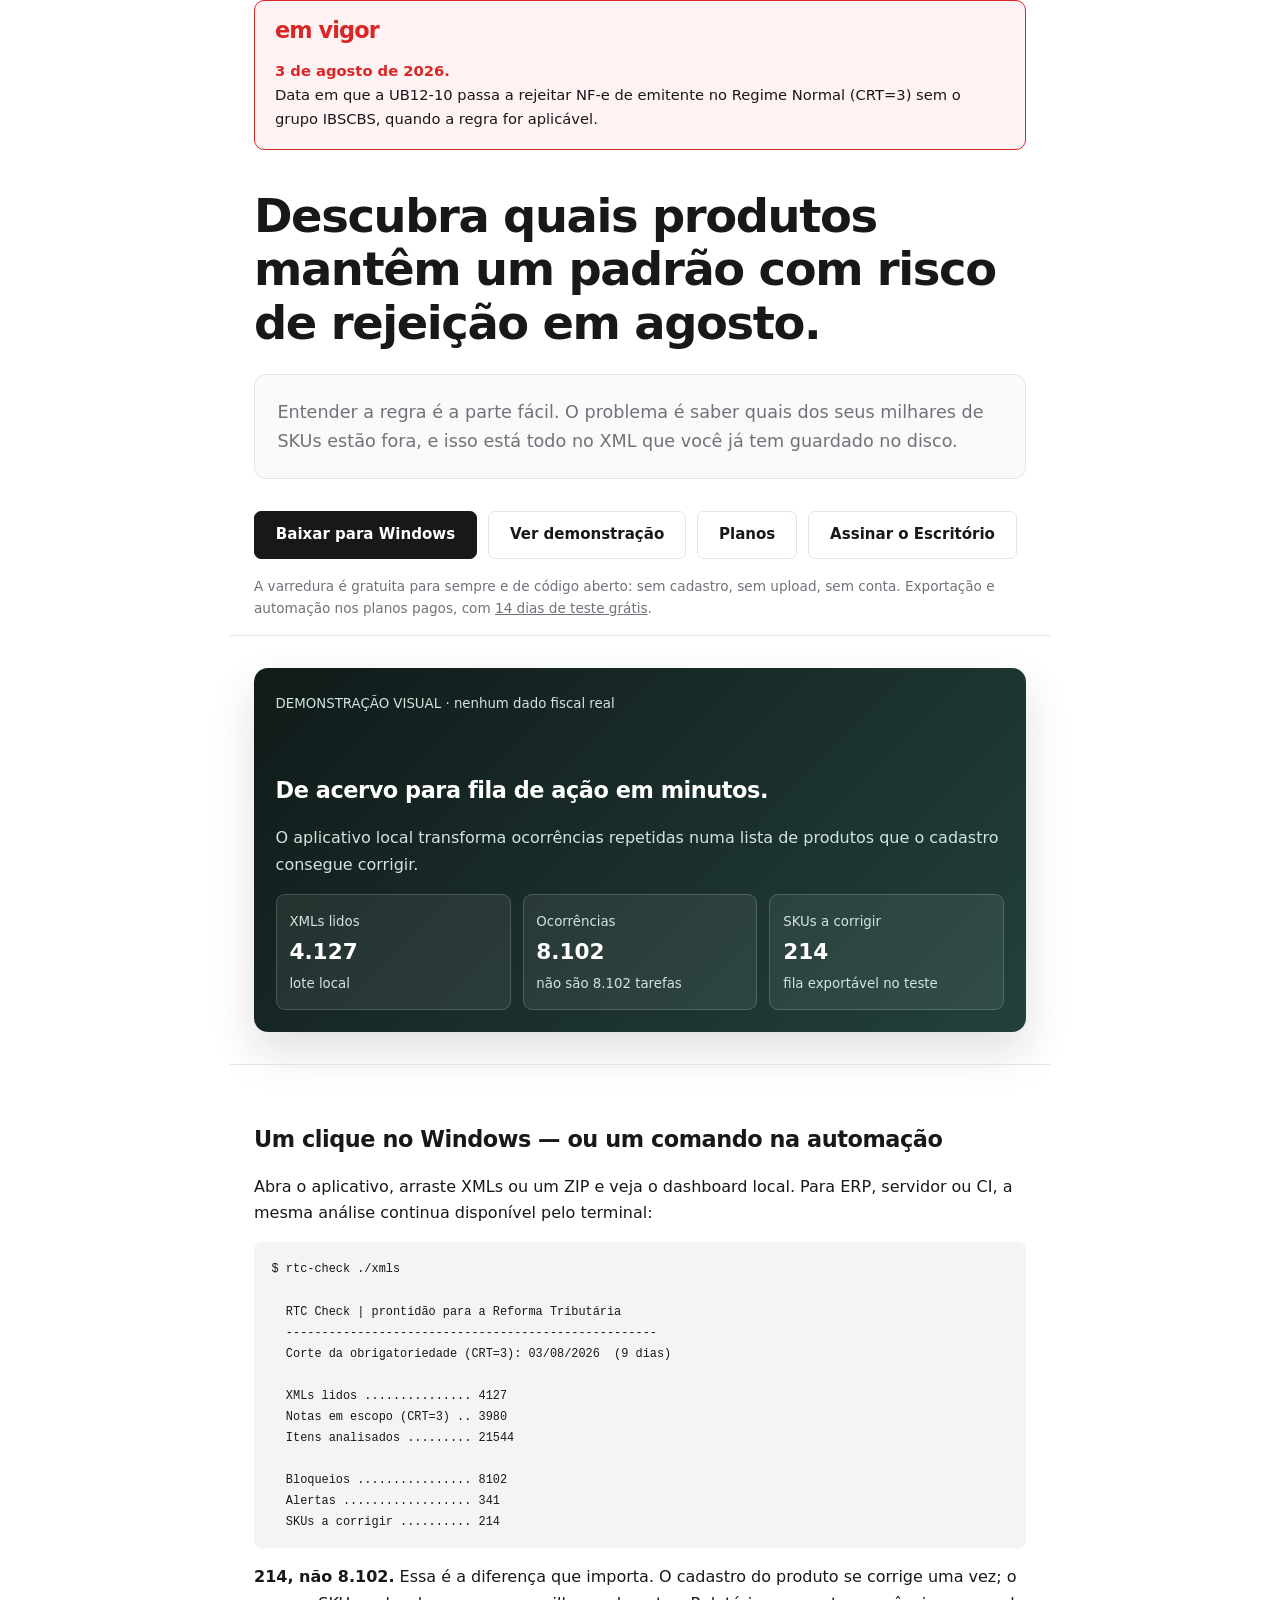
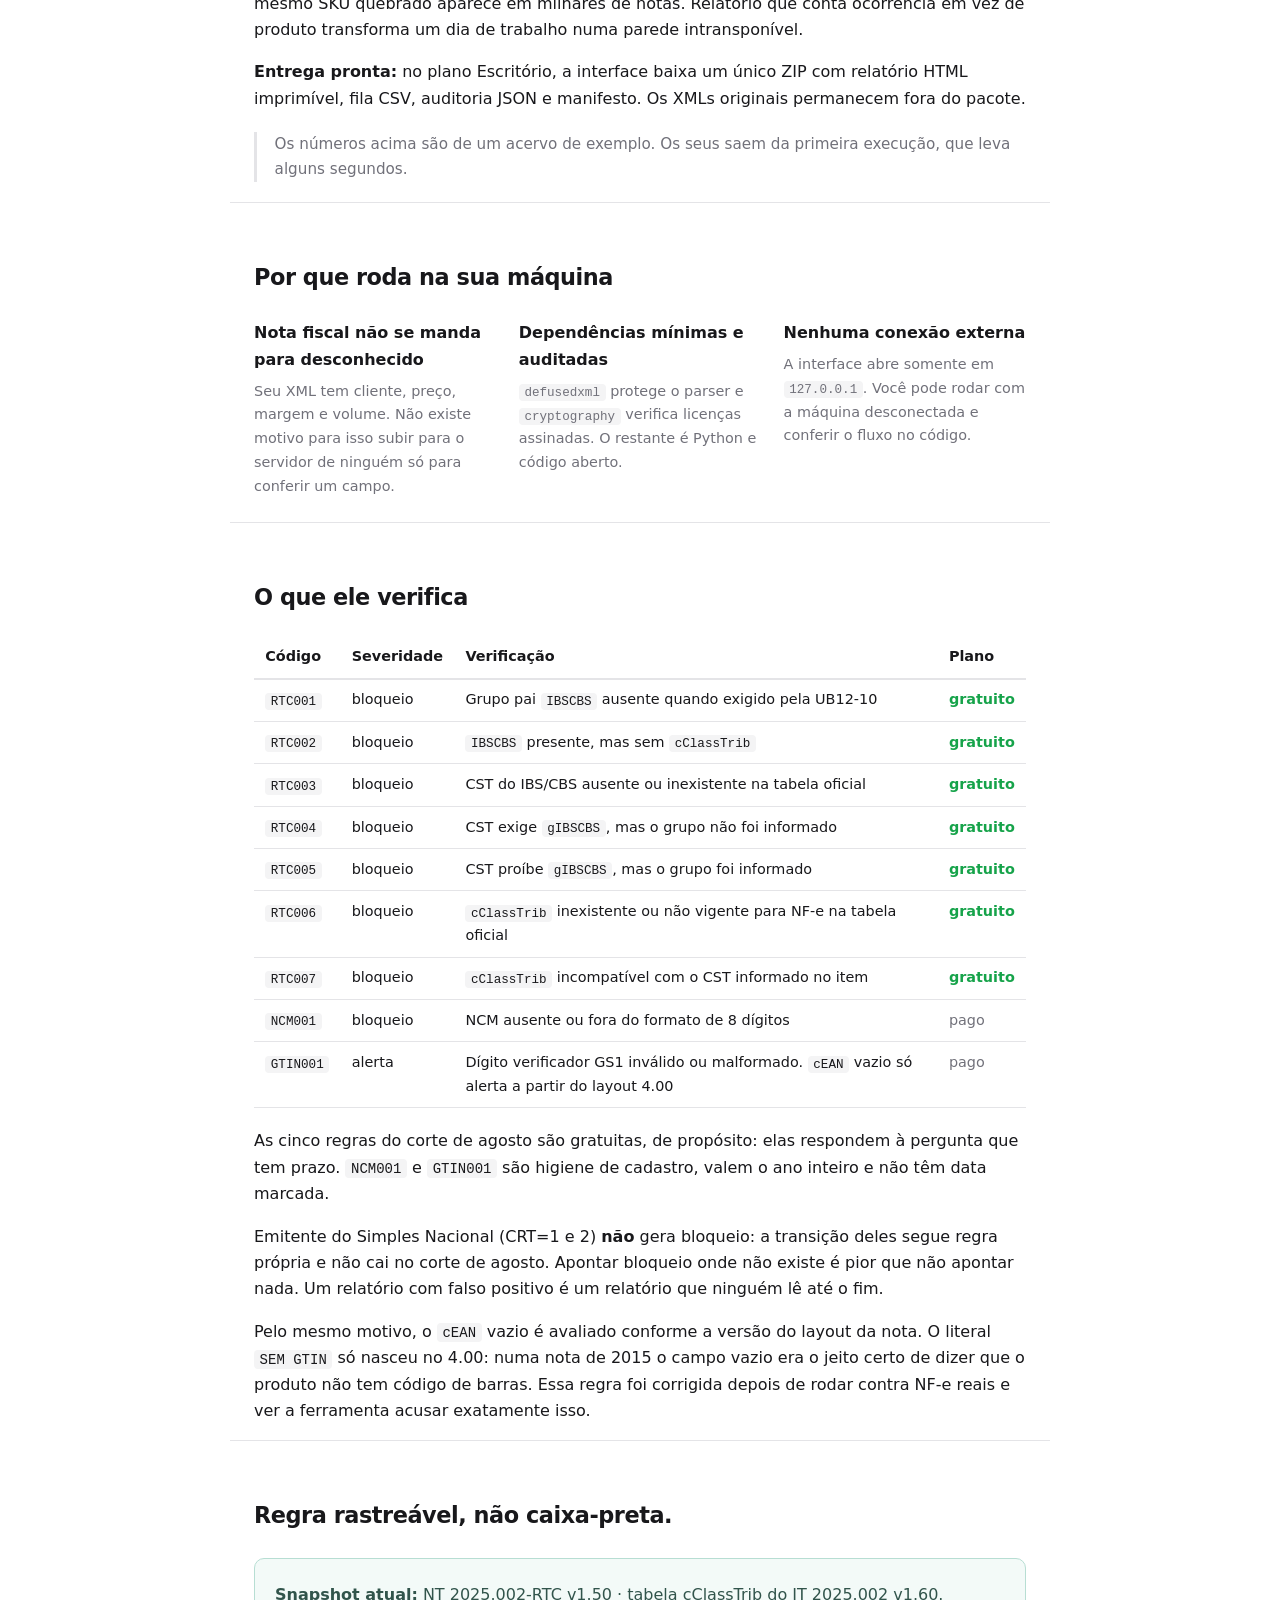
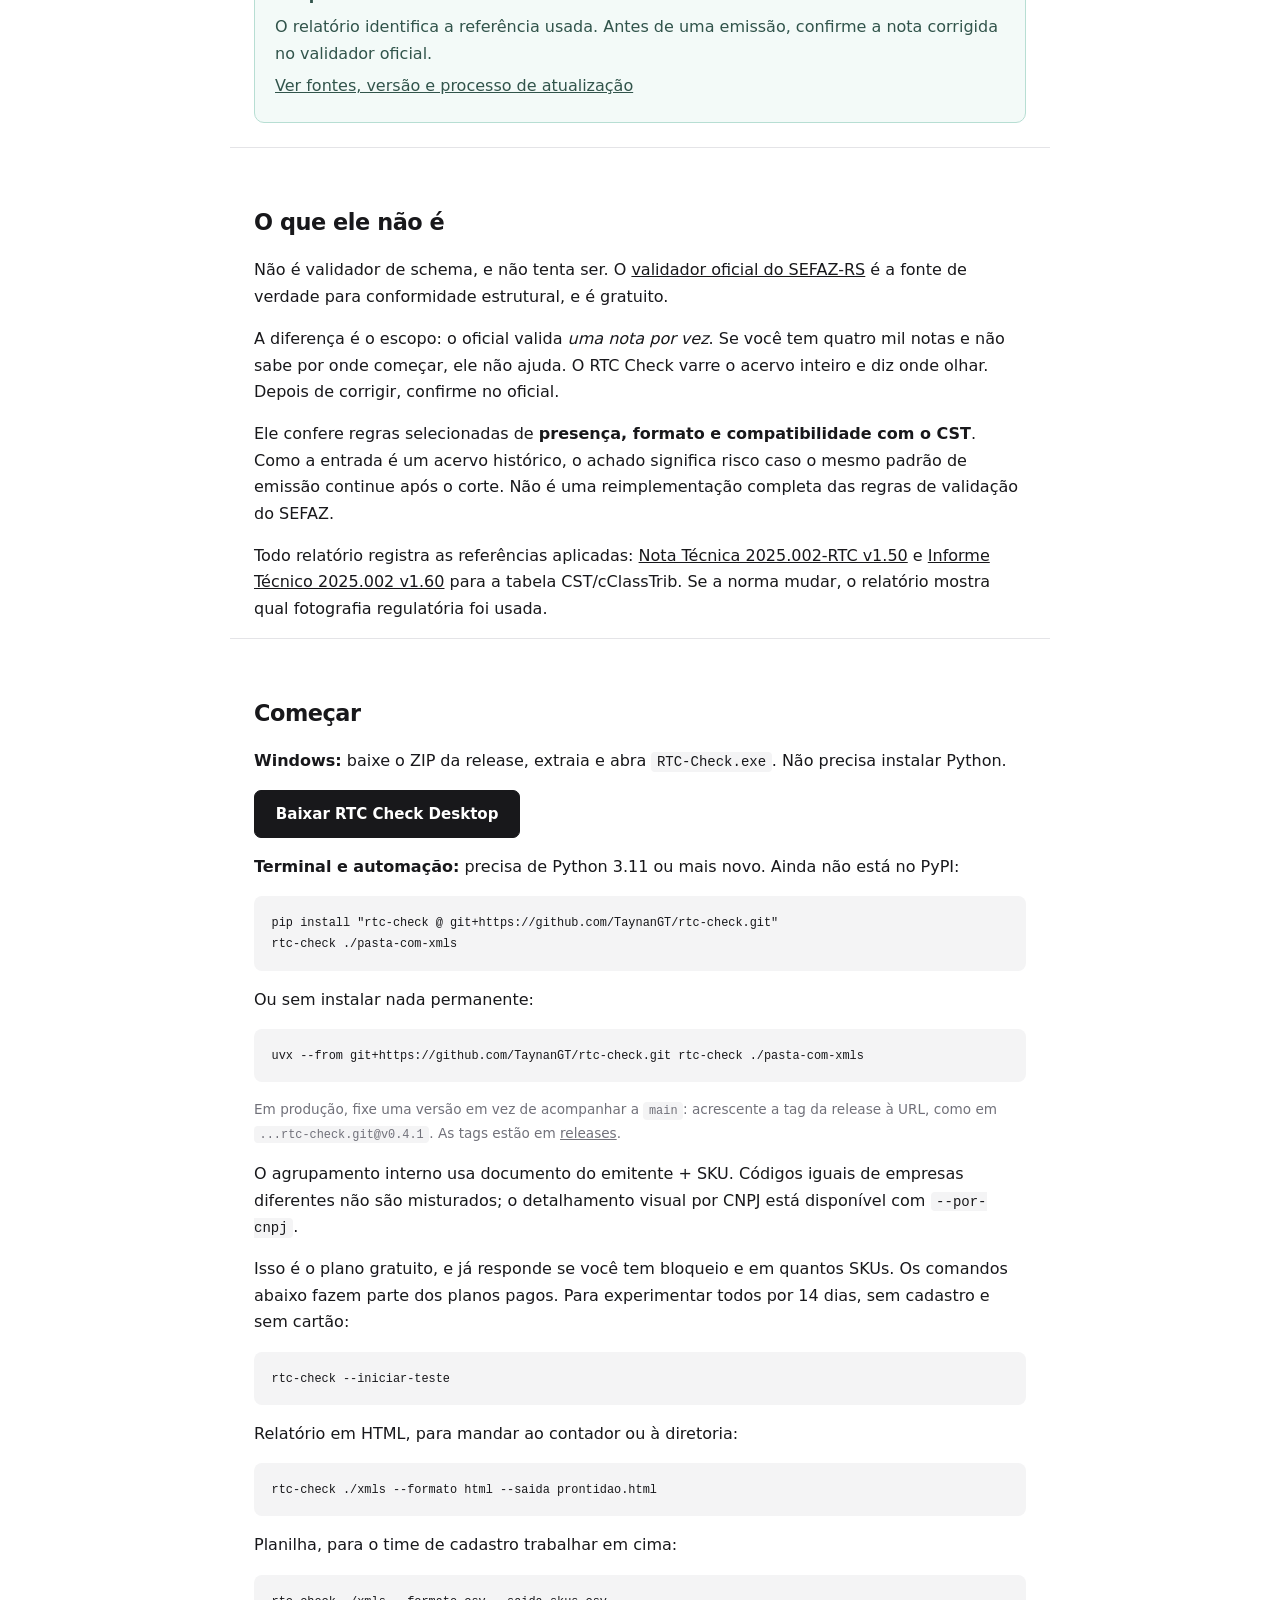
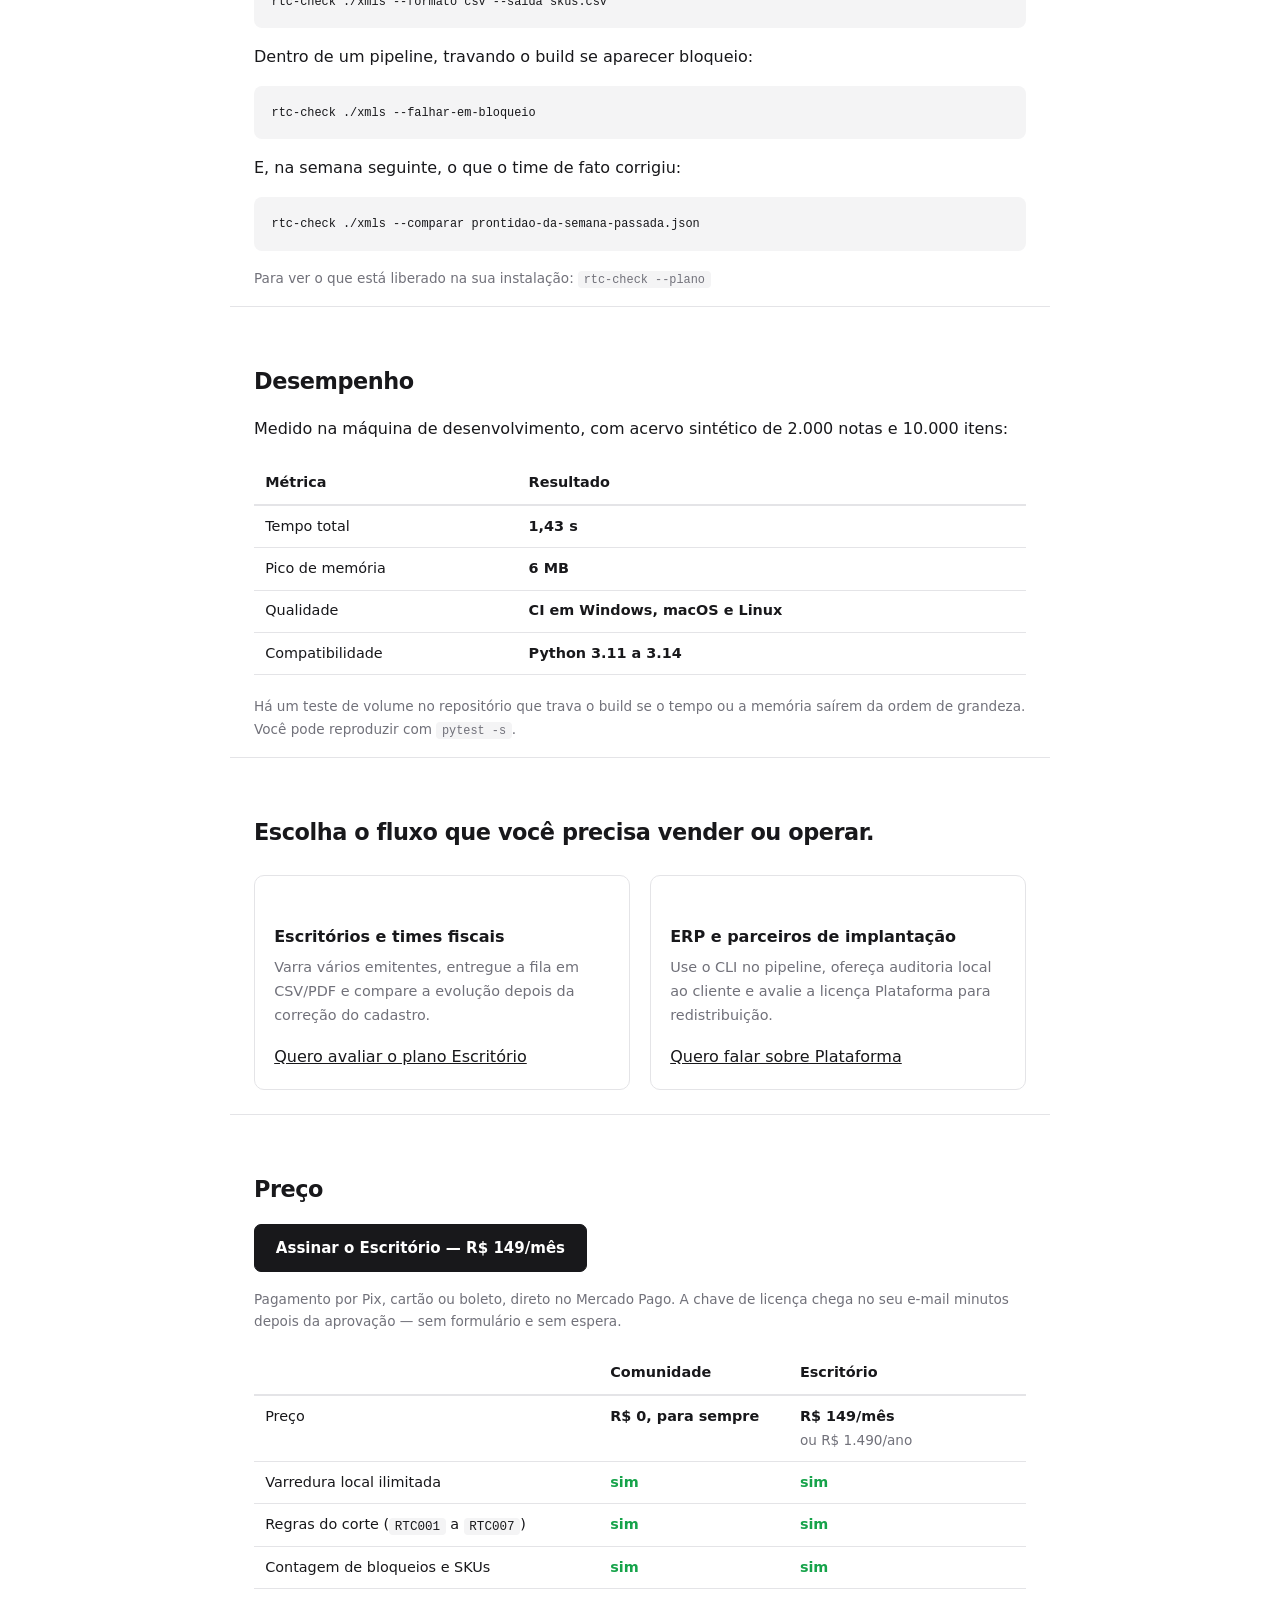
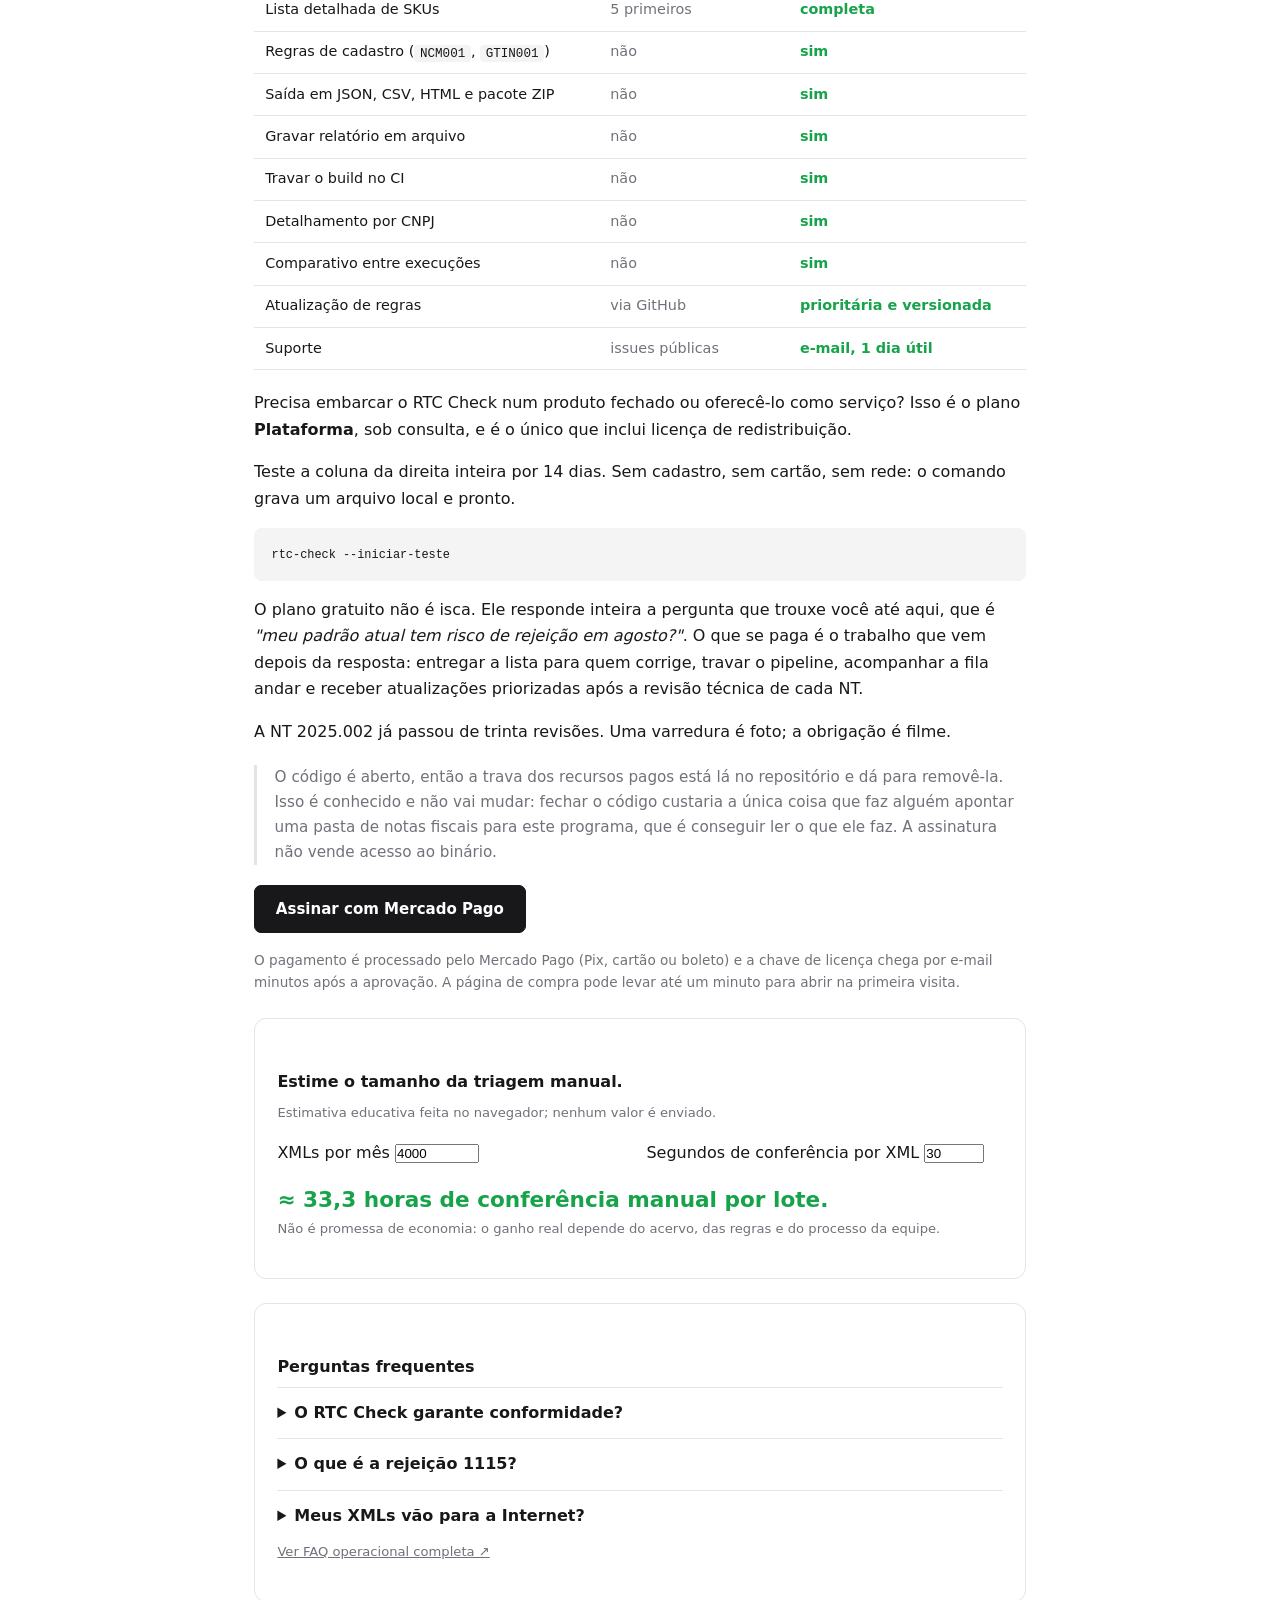
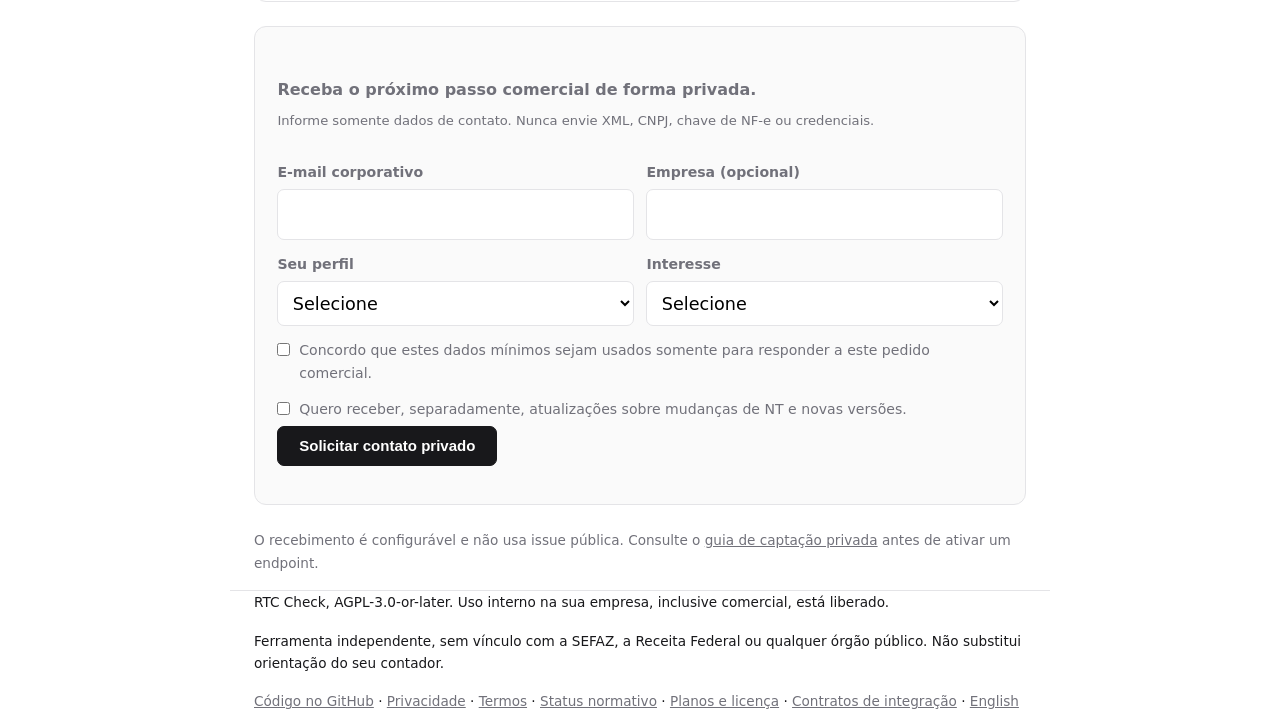
==== commit 2d2bc0aa: "RTC Check 0.6.0: regra RTC007, cEANTrib validado e CLI mais honesto Resultado da auditoria orquestra" ====
--- a/site/index.html
+++ b/site/index.html
@@ -3,6 +3,7 @@
 <head>
 <meta charset="utf-8">
 <meta name="viewport" content="width=device-width,initial-scale=1">
+<link rel="icon" href="data:image/svg+xml,%3Csvg xmlns='http://www.w3.org/2000/svg' viewBox='0 0 32 32'%3E%3Crect width='32' height='32' rx='7' fill='%230f766e'/%3E%3Ctext x='16' y='23' font-family='system-ui,sans-serif' font-size='20' font-weight='700' fill='white' text-anchor='middle'%3ER%3C/text%3E%3C/svg%3E">
 <title>RTC Check: encontre padrões com risco de rejeição em agosto</title>
 <meta name="description" content="Varre o acervo de XML de NF-e no disco e lista SKUs com risco de rejeição a partir de 03/08/2026 caso o padrão continue. Roda local.">
 <link rel="canonical" href="https://taynangt.github.io/rtc-check/">
@@ -233,6 +234,9 @@
 <tr><td><code>RTC006</code></td><td>bloqueio</td>
   <td><code>cClassTrib</code> inexistente ou não vigente para NF-e na tabela oficial</td>
   <td class="ok">gratuito</td></tr>
+<tr><td><code>RTC007</code></td><td>bloqueio</td>
+  <td><code>cClassTrib</code> incompatível com o CST informado no item</td>
+  <td class="ok">gratuito</td></tr>
 <tr><td><code>NCM001</code></td><td>bloqueio</td>
   <td>NCM ausente ou fora do formato de 8 dígitos</td>
   <td class="no">pago</td></tr>
@@ -388,7 +392,7 @@
 <tr><td>Preço</td><td><strong>R$ 0, para sempre</strong></td>
   <td><strong>R$ 149/mês</strong><br><span class="nota">ou R$ 1.490/ano</span></td></tr>
 <tr><td>Varredura local ilimitada</td><td class="ok">sim</td><td class="ok">sim</td></tr>
-<tr><td>Regras do corte (<code>RTC001</code> a <code>RTC006</code>)</td>
+<tr><td>Regras do corte (<code>RTC001</code> a <code>RTC007</code>)</td>
   <td class="ok">sim</td><td class="ok">sim</td></tr>
 <tr><td>Contagem de bloqueios e SKUs</td><td class="ok">sim</td><td class="ok">sim</td></tr>
 <tr><td>Lista detalhada de SKUs</td><td class="no">5 primeiros</td>
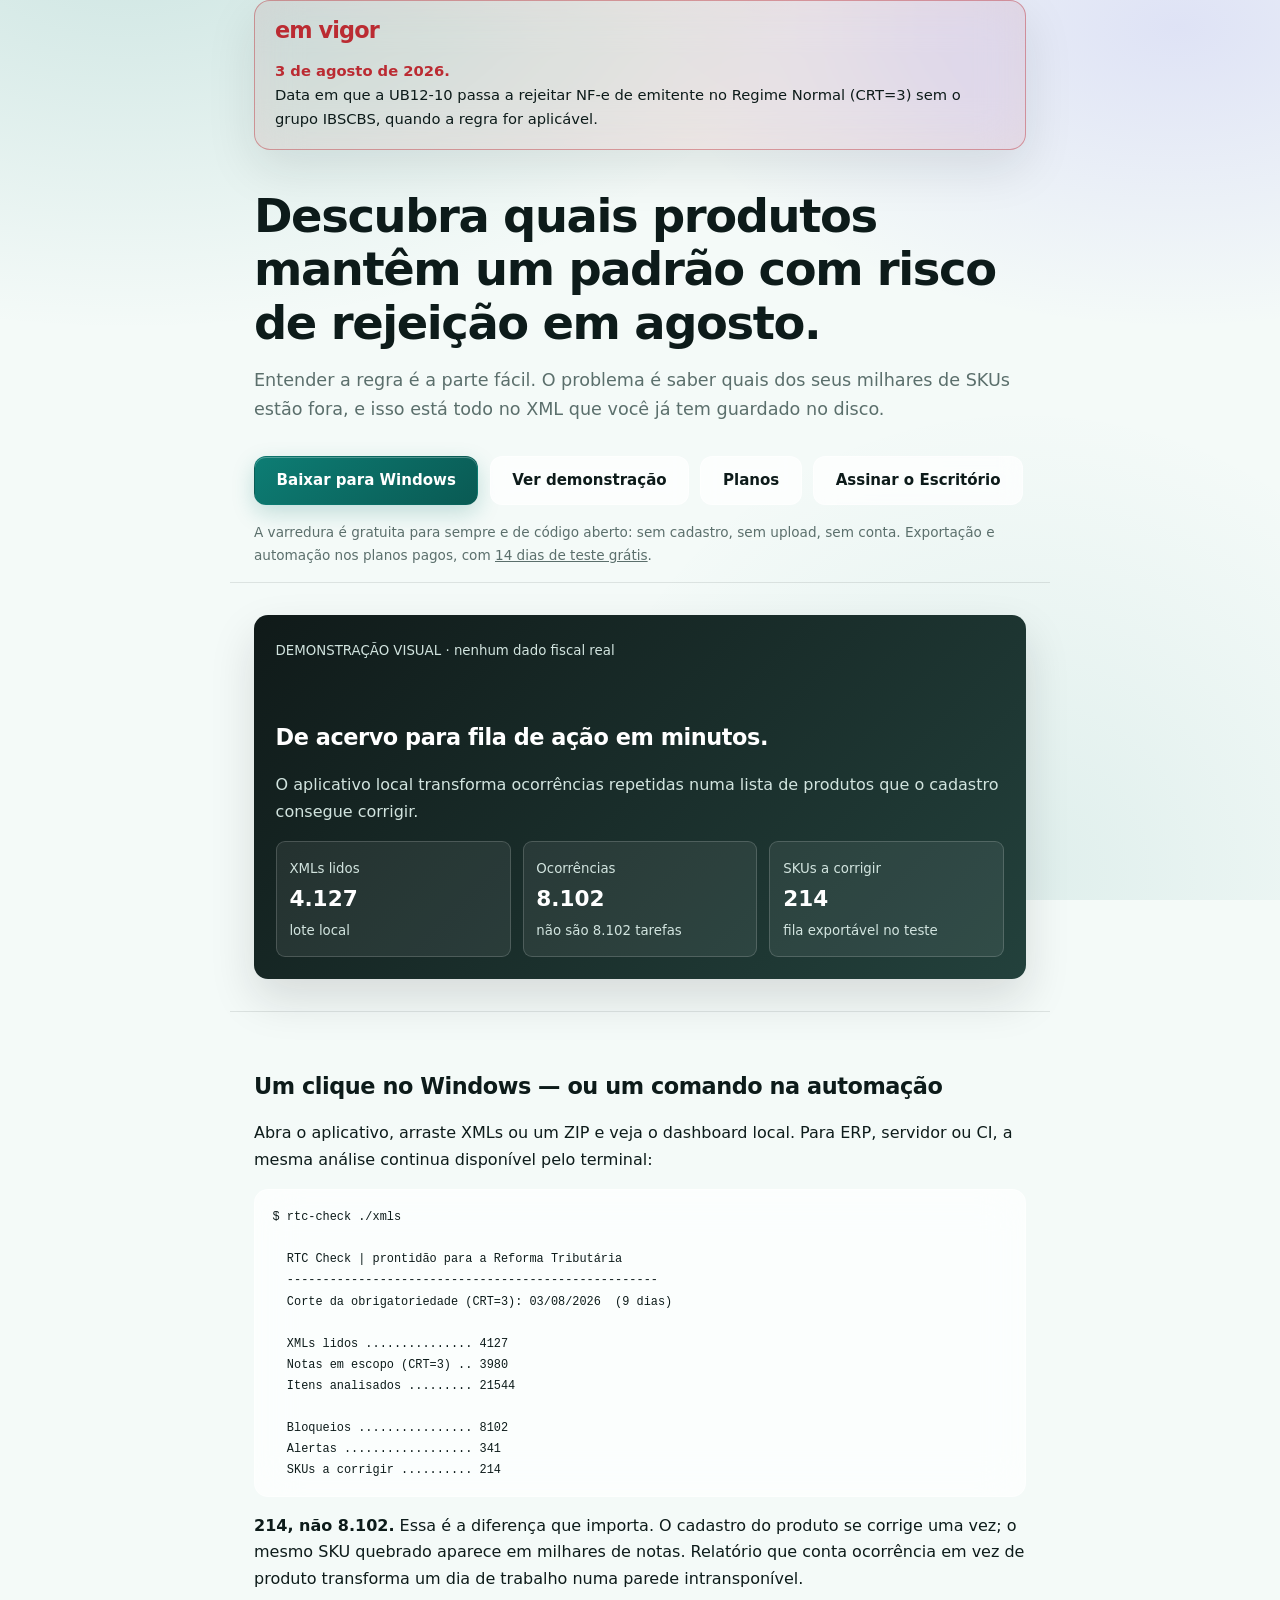
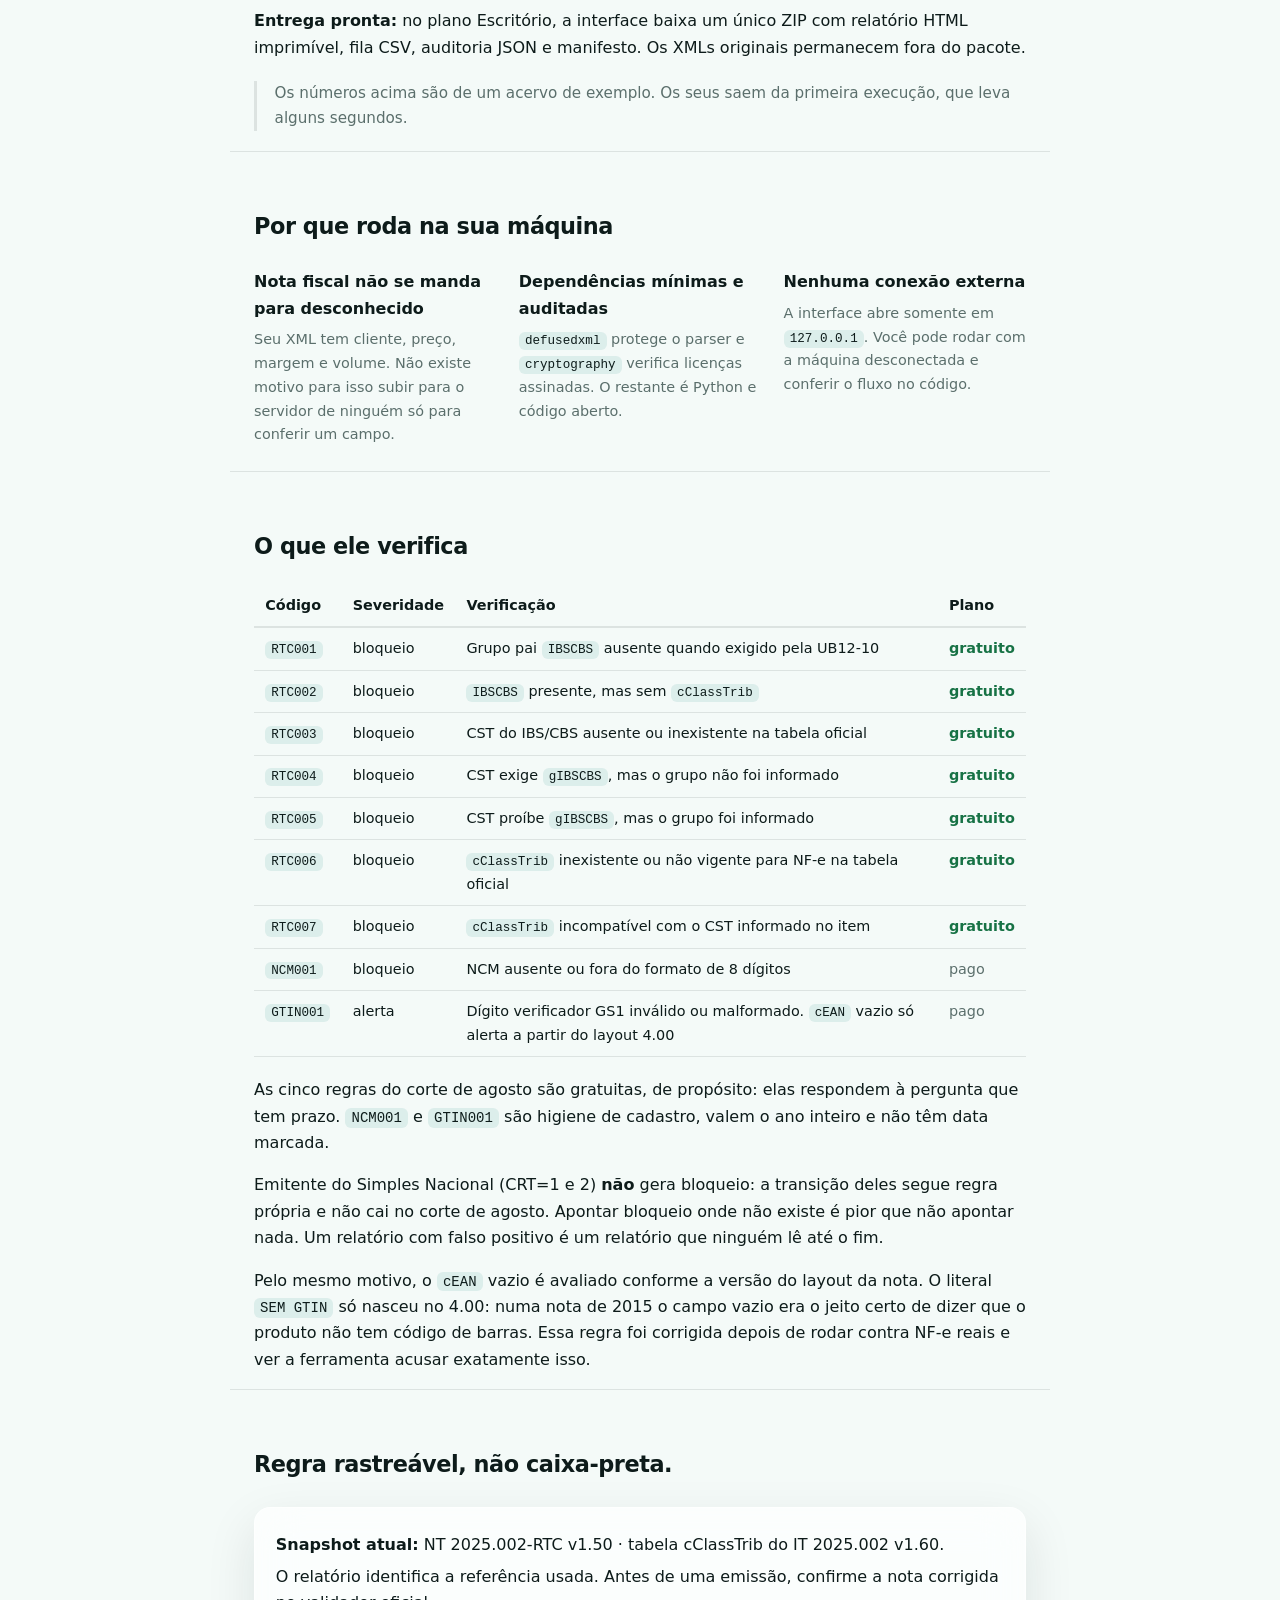
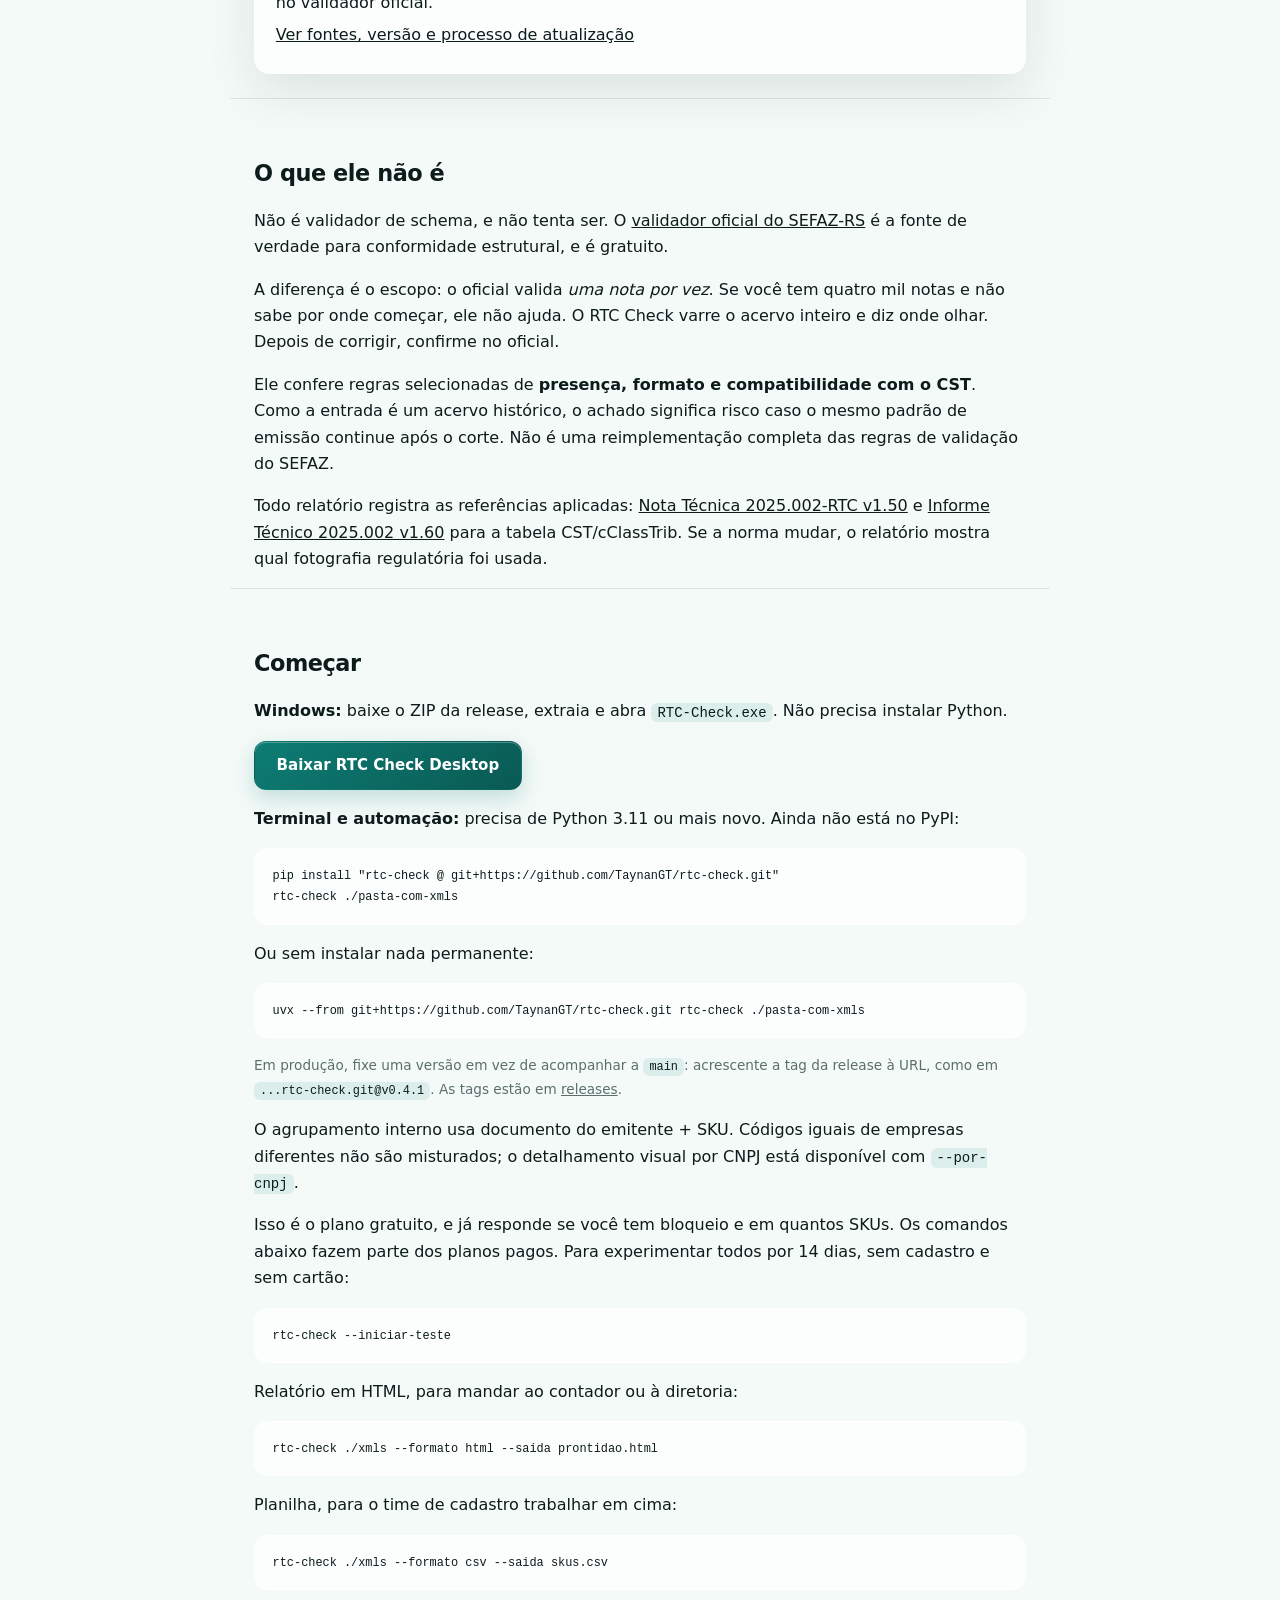
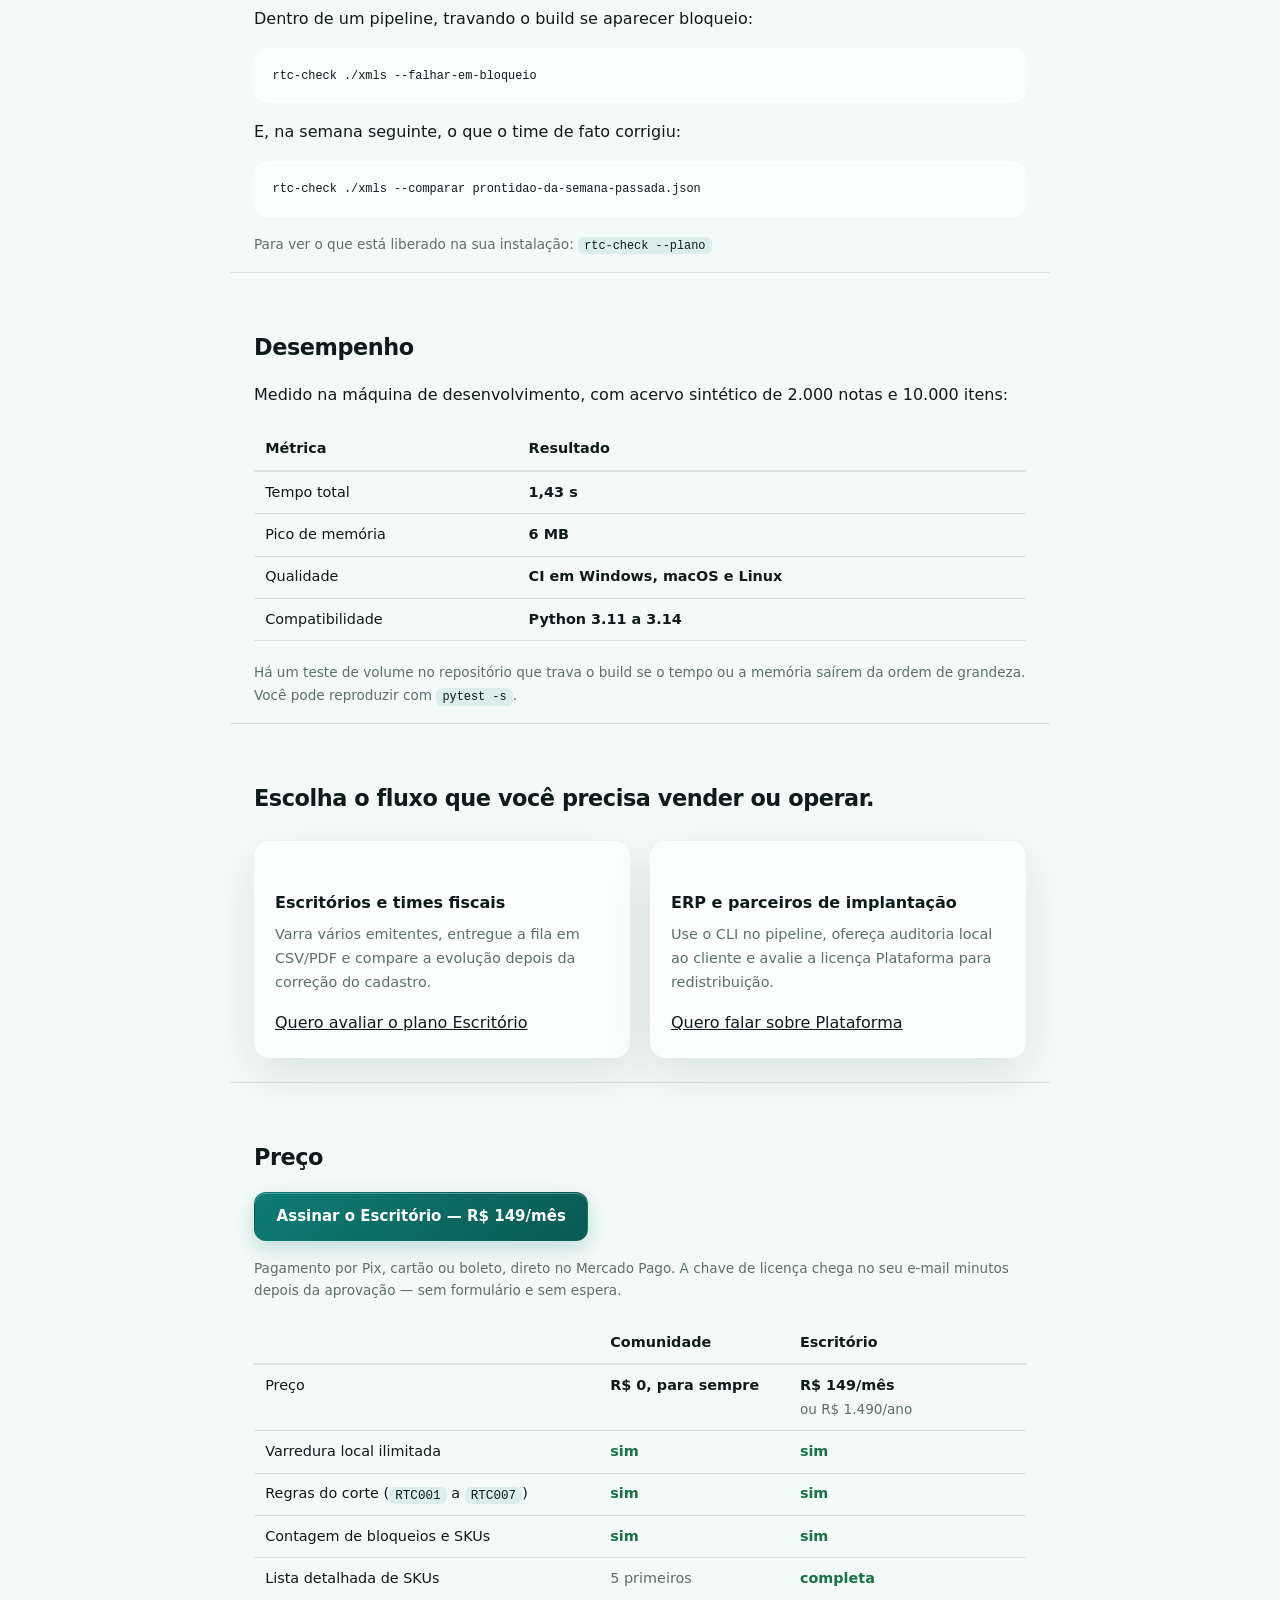
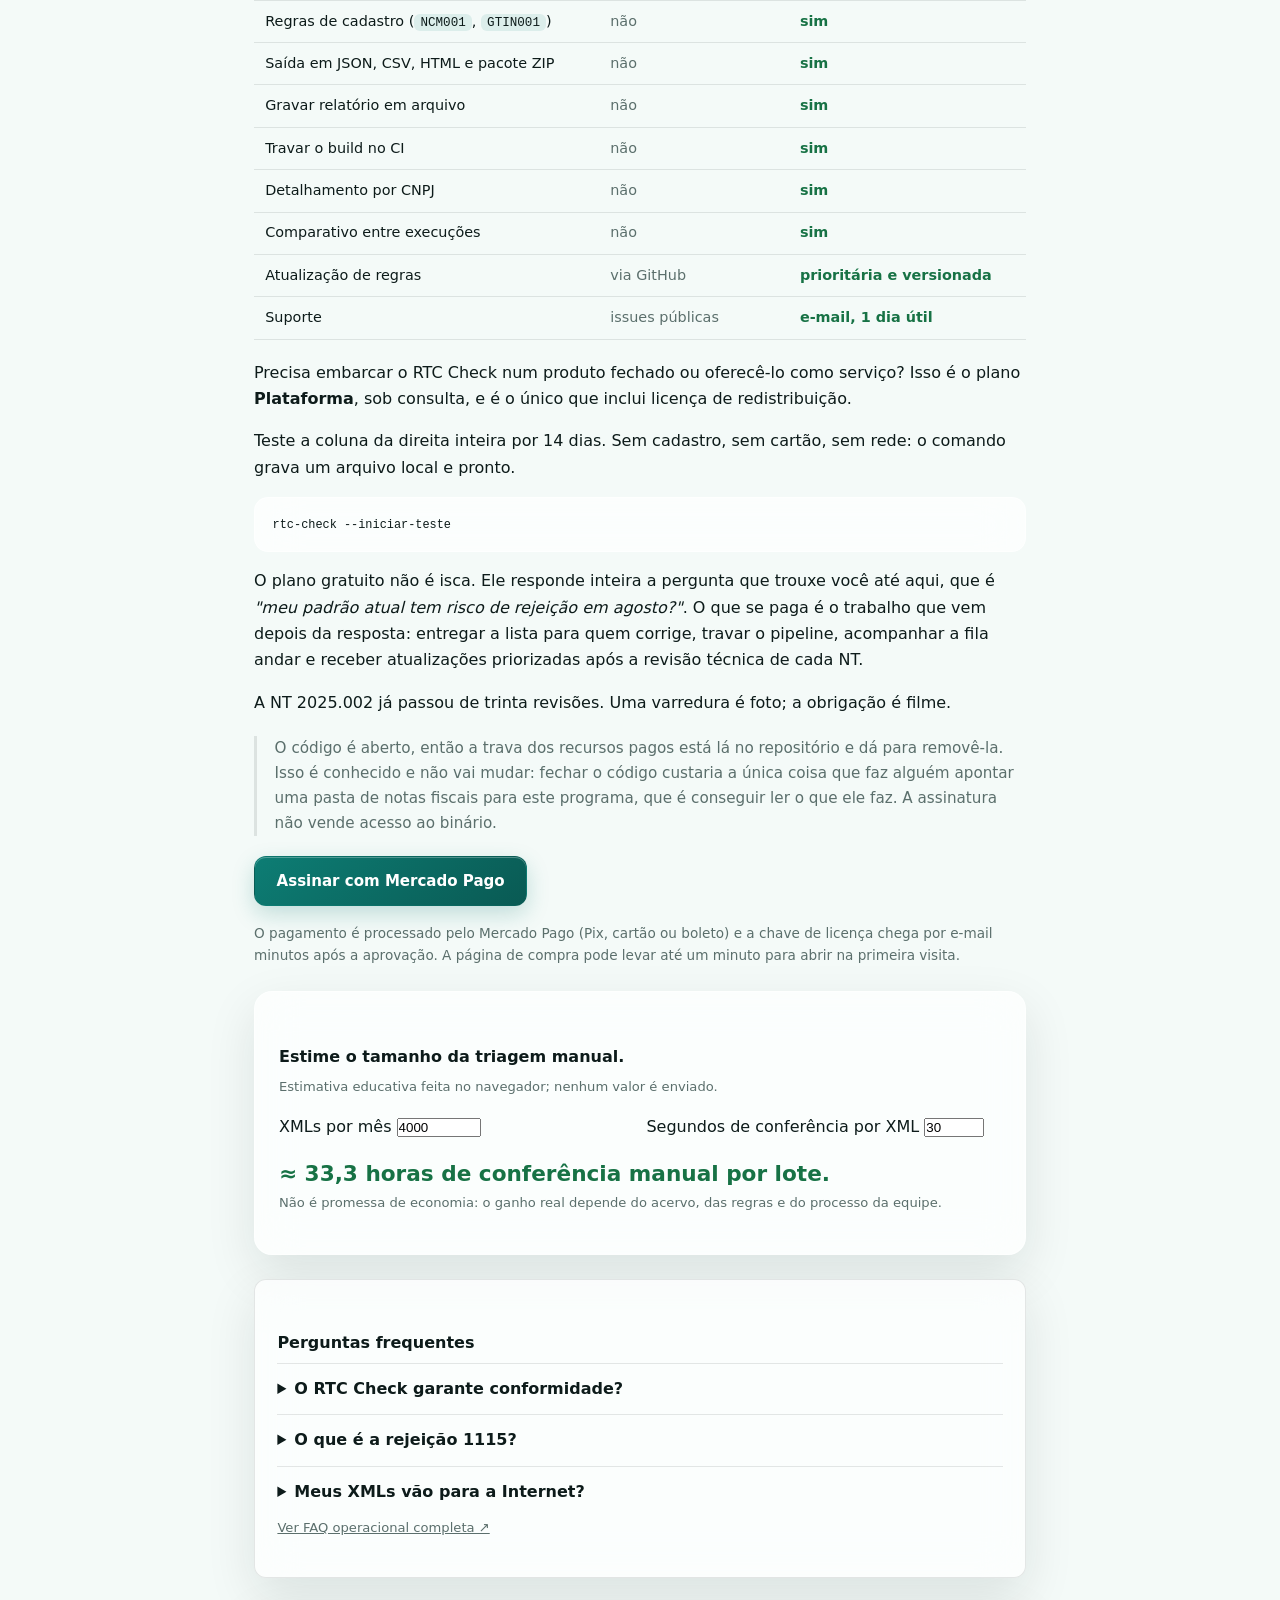
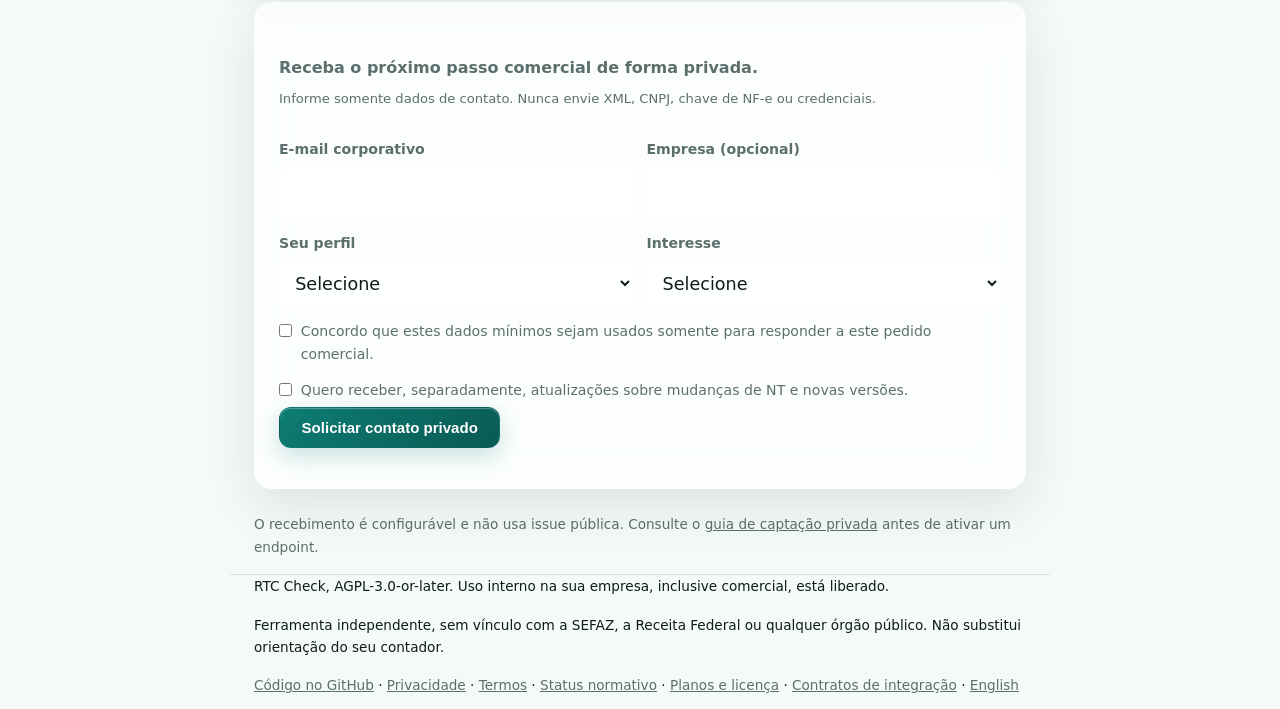
==== commit cec05a0b: "RTC Check 0.7.0: identidade Liquid Glass, tema escuro e status ao vivo Interface e site ganham super" ====
--- a/site/index.html
+++ b/site/index.html
@@ -55,13 +55,31 @@
 </script>
 <style>
 *{box-sizing:border-box;margin:0;padding:0}
-:root{--bg:#fff;--fg:#18181b;--dim:#71717a;--line:#e4e4e7;--soft:#fafafa;
---red:#dc2626;--redbg:#fef2f2;--green:#16a34a;--code:#f4f4f5}
-@media(prefers-color-scheme:dark){:root{--bg:#0a0a0b;--fg:#fafafa;--dim:#a1a1aa;
---line:#27272a;--soft:#131316;--redbg:#2a1213;--code:#18181b}}
+:root{--bg:#f4faf8;--fg:#0d1b1a;--dim:#5b6f6c;--line:rgba(13,27,26,.10);
+--soft:rgba(255,255,255,.66);--surface:rgba(255,255,255,.72);--brand:#0d7d74;--accent:#4f46e5;
+--red:#bb2b32;--redbg:rgba(187,43,50,.10);--green:#177245;--code:rgba(13,125,116,.10);
+--border:rgba(255,255,255,.55);--glass:saturate(180%) blur(22px);
+--shadow:0 18px 50px rgba(13,27,26,.10)}
+@media(prefers-color-scheme:dark){:root{--bg:#0a1211;--fg:#eaf3f1;--dim:#9db3af;
+--line:rgba(255,255,255,.12);--soft:rgba(255,255,255,.06);--surface:rgba(22,33,32,.66);
+--brand:#3fd3c0;--accent:#a5b4fc;--red:#ff8087;--redbg:rgba(255,128,135,.12);--green:#5ddba0;
+--code:rgba(63,211,192,.14);--border:rgba(255,255,255,.14);
+--shadow:0 18px 50px rgba(0,0,0,.45)}}
 html{scroll-behavior:smooth}
-body{background:var(--bg);color:var(--fg);font:16px/1.65 -apple-system,"Segoe UI",
-system-ui,sans-serif;-webkit-font-smoothing:antialiased}
+body{color:var(--fg);font:16px/1.65 Inter,-apple-system,"Segoe UI",
+system-ui,sans-serif;-webkit-font-smoothing:antialiased;
+background:radial-gradient(1100px 620px at 10% -6%,color-mix(in srgb,var(--brand) 16%,transparent),transparent 62%),
+radial-gradient(900px 520px at 92% 3%,color-mix(in srgb,var(--accent) 13%,transparent),transparent 58%),
+radial-gradient(780px 780px at 80% 97%,color-mix(in srgb,var(--brand) 9%,transparent),transparent 60%),
+var(--bg);background-attachment:fixed}
+/* Liquid glass: superfícies translúcidas com desfoque e hairline clara. */
+.regra,.calculator,.faq,#contato,.segmento,.demo,.alerta{position:relative;
+-webkit-backdrop-filter:var(--glass);backdrop-filter:var(--glass)}
+.regra,.calculator,.faq,#contato,.segmento{background:var(--surface);
+border:1px solid var(--border);box-shadow:var(--shadow)}
+.regra p{color:var(--fg)}
+@media(prefers-reduced-transparency:reduce){.regra,.calculator,.faq,#contato,.segmento,.demo,.alerta{
+-webkit-backdrop-filter:none;backdrop-filter:none}}
 .w{max-width:820px;margin:0 auto;padding:0 1.5rem}
 h1{font-size:clamp(1.9rem,5vw,2.9rem);line-height:1.15;letter-spacing:-.03em;
 font-weight:680;margin-bottom:1rem}
@@ -71,12 +89,15 @@
 .lead{font-size:1.1rem;color:var(--dim);margin-bottom:2rem}
 a{color:inherit}
 code,pre{font-family:ui-monospace,"Cascadia Code",Consolas,monospace}
-code{background:var(--code);padding:.1rem .35rem;border-radius:4px;font-size:.875em}
-pre{background:var(--code);padding:1rem 1.1rem;border-radius:8px;overflow-x:auto;
+code{background:var(--code);color:var(--fg);padding:.12rem .38rem;border-radius:6px;font-size:.875em}
+pre{background:var(--surface);border:1px solid var(--border);
+-webkit-backdrop-filter:var(--glass);backdrop-filter:var(--glass);
+padding:1rem 1.1rem;border-radius:14px;overflow-x:auto;
 font-size:.85rem;line-height:1.55;margin-bottom:1rem}
 pre code{background:none;padding:0}
 header{padding:4rem 0 1rem}
-.alerta{background:var(--redbg);border:1px solid var(--red);border-radius:10px;
+.alerta{background:var(--redbg);border:1px solid color-mix(in srgb,var(--red) 42%,transparent);
+border-radius:16px;box-shadow:var(--shadow);
 padding:1.1rem 1.25rem;margin-bottom:2.5rem;display:flex;gap:1.1rem;align-items:center;
 flex-wrap:wrap}
 .dias{font-size:2.6rem;font-weight:700;color:var(--red);line-height:1;
@@ -84,11 +105,19 @@
 .alerta div p{margin:0;font-size:.92rem}
 .alerta strong{color:var(--red)}
 .btns{display:flex;gap:.7rem;flex-wrap:wrap;margin:2rem 0 1rem}
-.btn{display:inline-block;padding:.65rem 1.3rem;border-radius:7px;text-decoration:none;
-font-weight:560;font-size:.94rem;border:1px solid var(--fg);background:var(--fg);
-color:var(--bg);transition:opacity .15s}
-.btn:hover{opacity:.85}
-.btn.sec{background:none;color:var(--fg);border-color:var(--line)}
+.btn{display:inline-block;padding:.7rem 1.35rem;border-radius:12px;text-decoration:none;
+font-weight:600;font-size:.94rem;border:1px solid transparent;
+background:linear-gradient(140deg,var(--brand),color-mix(in srgb,var(--brand) 72%,#000));
+color:#fff;box-shadow:0 8px 22px color-mix(in srgb,var(--brand) 22%,transparent),
+inset 0 1px 0 rgba(255,255,255,.28);
+transition:transform .18s cubic-bezier(.2,.8,.2,1),box-shadow .18s,background .18s}
+.btn:hover{transform:translateY(-1.5px);
+box-shadow:0 16px 34px color-mix(in srgb,var(--brand) 26%,transparent),
+inset 0 1px 0 rgba(255,255,255,.32)}
+.btn:active{transform:translateY(0) scale(.985)}
+.btn.sec{background:var(--surface);color:var(--fg);border-color:var(--border);
+-webkit-backdrop-filter:blur(10px);backdrop-filter:blur(10px);box-shadow:none}
+.btn.sec:hover{box-shadow:var(--shadow)}
 .nota{font-size:.85rem;color:var(--dim)}
 section{border-top:1px solid var(--line);padding-top:.5rem}
 .grid{display:grid;grid-template-columns:repeat(auto-fit,minmax(215px,1fr));
@@ -108,7 +137,10 @@
 footer a{color:var(--dim)}
 ul{margin:0 0 1rem 1.15rem}li{margin-bottom:.4rem}
 .destaque{font-variant-numeric:tabular-nums;font-weight:640}
-.demo{margin:2rem 0;background:linear-gradient(135deg,#101a19,#23413c);color:#fff;border-radius:14px;padding:1.35rem;box-shadow:0 20px 45px #18181b22}.demo small,.demo p{color:#d2e4df}.demo-grid{display:grid;grid-template-columns:repeat(3,1fr);gap:.75rem;margin-top:1rem}.demo-card{background:#ffffff12;border:1px solid #ffffff2b;border-radius:9px;padding:.8rem}.demo-card strong{display:block;font-size:1.35rem}.regra{background:#f3faf8;border:1px solid #b7ded3;border-radius:10px;padding:1.1rem 1.25rem;margin:1.5rem 0}.regra p{margin:.35rem 0;color:#31544b}.segmentos{display:grid;grid-template-columns:repeat(2,minmax(0,1fr));gap:1.25rem;margin:1.5rem 0}.segmento{border:1px solid var(--line);border-radius:10px;padding:1.2rem}.segmento p{font-size:.9rem;color:var(--dim)}.lead{border:1px solid var(--line);border-radius:12px;padding:1.4rem;margin:1.5rem 0;background:var(--soft)}.lead label{display:block;font-size:.88rem;font-weight:620;margin:.8rem 0 .3rem}.lead input,.lead select{width:100%;border:1px solid var(--line);border-radius:7px;padding:.65rem;background:var(--bg);font:inherit}.lead-grid{display:grid;grid-template-columns:1fr 1fr;gap:.8rem}.consent{display:flex!important;gap:.55rem;align-items:flex-start;font-weight:400!important}.consent input{width:auto!important;margin-top:.25rem}.lead-status{font-size:.86rem;color:var(--dim);margin-top:.8rem}.privacy-note{font-size:.82rem;color:var(--dim)}.honeypot{position:absolute!important;left:-9999px!important;width:1px!important;height:1px!important}.calculator{border:1px solid var(--line);border-radius:12px;padding:1.4rem;margin:1.5rem 0}.calculator output{display:block;font-size:1.35rem;font-weight:700;color:var(--green);margin-top:1rem}
+.demo{margin:2rem 0;background:linear-gradient(135deg,#101a19,#23413c);color:#fff;border-radius:14px;padding:1.35rem;box-shadow:0 20px 45px #18181b22}.demo small,.demo p{color:#d2e4df}.demo-grid{display:grid;grid-template-columns:repeat(3,1fr);gap:.75rem;margin-top:1rem}.demo-card{background:#ffffff12;border:1px solid #ffffff2b;border-radius:9px;padding:.8rem}.demo-card strong{display:block;font-size:1.35rem}.regra{border-radius:16px;padding:1.15rem 1.3rem;margin:1.5rem 0}.regra p{margin:.35rem 0}.segmentos{display:grid;grid-template-columns:repeat(2,minmax(0,1fr));gap:1.25rem;margin:1.5rem 0}.segmento{border-radius:16px;padding:1.25rem}.segmento p{font-size:.9rem;color:var(--dim)}#contato{border-radius:18px;padding:1.5rem;margin:1.5rem 0}.lead label{display:block;font-size:.88rem;font-weight:620;margin:.8rem 0 .3rem}.lead input,.lead select{width:100%;border:1px solid var(--border);border-radius:11px;
+padding:.7rem;background:var(--surface);color:var(--fg);font:inherit;transition:border-color .18s,box-shadow .18s}
+.lead input:focus,.lead select:focus{outline:none;border-color:var(--brand);
+box-shadow:0 0 0 4px color-mix(in srgb,var(--brand) 18%,transparent)}.lead-grid{display:grid;grid-template-columns:1fr 1fr;gap:.8rem}.consent{display:flex!important;gap:.55rem;align-items:flex-start;font-weight:400!important}.consent input{width:auto!important;margin-top:.25rem}.lead-status{font-size:.86rem;color:var(--dim);margin-top:.8rem}.privacy-note{font-size:.82rem;color:var(--dim)}.honeypot{position:absolute!important;left:-9999px!important;width:1px!important;height:1px!important}.calculator{border-radius:18px;padding:1.5rem;margin:1.5rem 0}.calculator output{display:block;font-size:1.35rem;font-weight:700;color:var(--green);margin-top:1rem}
  .faq{border:1px solid var(--line);border-radius:12px;padding:1.4rem;margin:1.5rem 0}.faq details{border-top:1px solid var(--line);padding:.75rem 0}.faq summary{cursor:pointer;font-weight:620}.faq details p{font-size:.9rem;color:var(--dim);margin:.5rem 0 0}
 @media(max-width:560px){.demo-grid,.segmentos,.lead-grid{grid-template-columns:1fr}}
 </style>
